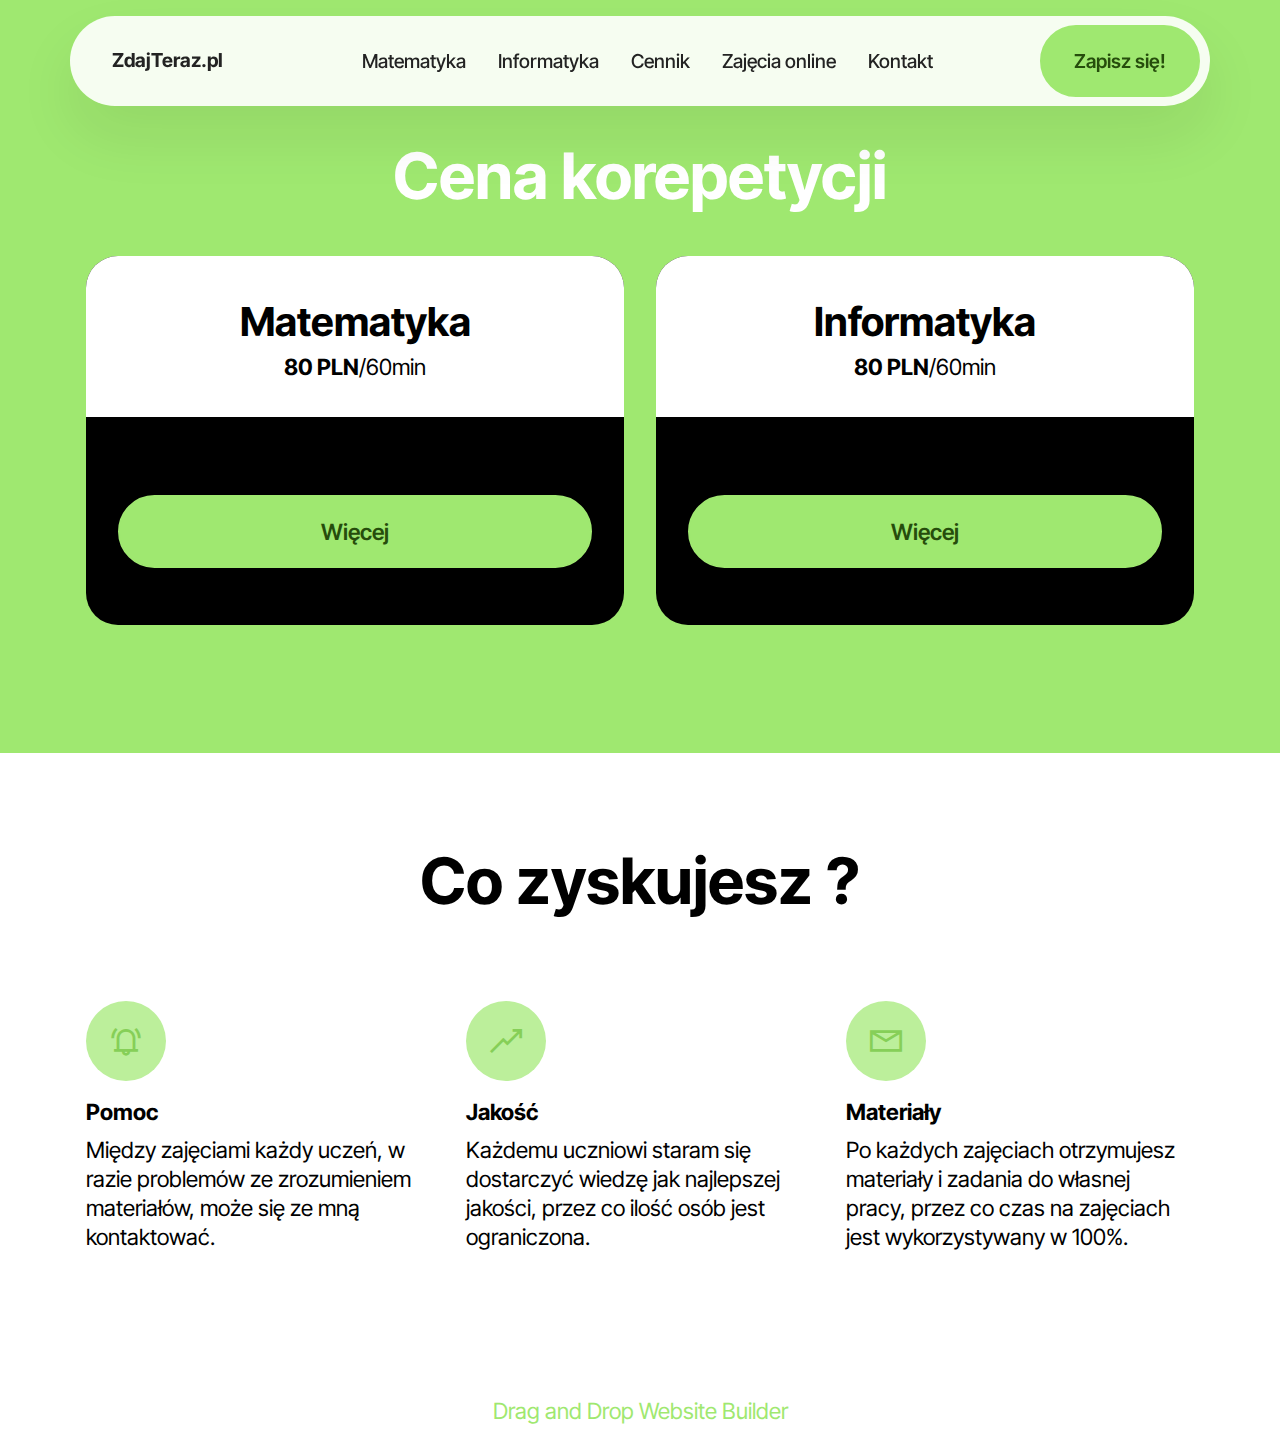
==== cena.html @ 62d19999 "Init commit" ====
<!DOCTYPE html>
<html  >
<head>
  <!-- Site made with Mobirise Website Builder v5.9.6, https://mobirise.com -->
  <meta charset="UTF-8">
  <meta http-equiv="X-UA-Compatible" content="IE=edge">
  <meta name="generator" content="Mobirise v5.9.6, mobirise.com">
  <meta name="viewport" content="width=device-width, initial-scale=1, minimum-scale=1">
  <link rel="shortcut icon" href="assets/images/logo-4-128x128.png" type="image/x-icon">
  <meta name="description" content="">
  
  
  <title>Cena</title>
  <link rel="stylesheet" href="assets/web/assets/mobirise-icons2/mobirise2.css">
  <link rel="stylesheet" href="assets/bootstrap/css/bootstrap.min.css">
  <link rel="stylesheet" href="assets/bootstrap/css/bootstrap-grid.min.css">
  <link rel="stylesheet" href="assets/bootstrap/css/bootstrap-reboot.min.css">
  <link rel="stylesheet" href="assets/dropdown/css/style.css">
  <link rel="stylesheet" href="assets/theme/css/style.css">
  <link rel="preload" href="https://fonts.googleapis.com/css?family=Inter+Tight:100,200,300,400,500,600,700,800,900,100i,200i,300i,400i,500i,600i,700i,800i,900i&display=swap" as="style" onload="this.onload=null;this.rel='stylesheet'">
  <noscript><link rel="stylesheet" href="https://fonts.googleapis.com/css?family=Inter+Tight:100,200,300,400,500,600,700,800,900,100i,200i,300i,400i,500i,600i,700i,800i,900i&display=swap"></noscript>
  <link rel="preload" as="style" href="assets/mobirise/css/mbr-additional.css"><link rel="stylesheet" href="assets/mobirise/css/mbr-additional.css" type="text/css">

  
  
  
</head>
<body>
  
  <section data-bs-version="5.1" class="menu menu1 cid-tSXhDQH50g" once="menu" id="menu01-13">
	

	<nav class="navbar navbar-dropdown navbar-fixed-top navbar-expand-lg">
		<div class="container">
			<div class="navbar-brand">
				
				<span class="navbar-caption-wrap"><a class="navbar-caption text-black text-primary display-4" href="index.html">ZdajTeraz.pl</a></span>
			</div>
			<button class="navbar-toggler" type="button" data-toggle="collapse" data-bs-toggle="collapse" data-target="#navbarSupportedContent" data-bs-target="#navbarSupportedContent" aria-controls="navbarNavAltMarkup" aria-expanded="false" aria-label="Toggle navigation">
				<div class="hamburger">
					<span></span>
					<span></span>
					<span></span>
					<span></span>
				</div>
			</button>
			<div class="collapse navbar-collapse" id="navbarSupportedContent">
				<ul class="navbar-nav nav-dropdown" data-app-modern-menu="true"><li class="nav-item">
						<a class="nav-link link text-black text-primary display-4" href="matematyka.html">Matematyka</a>
					</li>
					<li class="nav-item">
						<a class="nav-link link text-black text-primary display-4" href="informatyka.html" aria-expanded="false">Informatyka</a>
					</li><li class="nav-item"><a class="nav-link link text-black text-primary display-4" href="cena.html">Cennik</a></li><li class="nav-item"><a class="nav-link link text-black text-primary display-4" href="page5.html">Zajęcia online</a></li>
					<li class="nav-item">
						<a class="nav-link link text-black text-primary display-4" href="zapiszsie.html#form02-12">Kontakt</a>
					</li></ul>
				
				<div class="navbar-buttons mbr-section-btn"><a class="btn btn-primary display-4" href="zapiszsie.html">Zapisz się!</a></div>
			</div>
		</div>
	</nav>
</section>

<section data-bs-version="5.1" class="pricing1 cid-tSYUdGuMNL" id="pricing01-14">
  
  
  <div class="container">
    <div class="row justify-content-center">
      <div class="col-12 content-head">
        <div class="mbr-section-head mb-5">
          <h4 class="mbr-section-title mbr-fonts-style align-center mb-0 display-2">
            <strong>Cena korepetycji</strong></h4>
          
        </div>
      </div>
    </div>
    <div class="row"> 
      

      

      <div class="item features-without-image col-12 col-md-6 col-lg-6 item-mb active">
        <div class="item-wrapper">
          <div class="item-head">
            <h5 class="item-title mbr-fonts-style mb-0 display-5">
              <strong>Matematyka</strong><br></h5>
            <h6 class="item-subtitle mbr-fonts-style mt-0 mb-0 display-7"><strong>80 PLN</strong>/60min</h6>
          </div>
          <div class="item-content">
            
          </div>
          <div class="mbr-section-btn item-footer"><a href="matematyka.html" class="btn item-btn btn-primary display-7">Więcej</a></div>
        </div>
      </div><div class="item features-without-image col-12 col-md-6 col-lg-6 item-mb">
        <div class="item-wrapper">
          <div class="item-head">
            <h5 class="item-title mbr-fonts-style mb-0 display-5">
              <strong>Informatyka</strong><strong><br></strong></h5>
            <h6 class="item-subtitle mbr-fonts-style mt-0 mb-0 display-7"><strong>80 PLN</strong>/60min</h6>
          </div>
          <div class="item-content">
            
          </div>
          <div class="mbr-section-btn item-footer"><a href="informatyka.html" class="btn item-btn btn-primary display-7">Więcej</a></div>
        </div>
      </div>
      
    </div>
  </div>
</section>

<section data-bs-version="5.1" class="features10 cid-tT1GHiRnM6" id="features010-1b">
  

  
  
  <div class="container">
    <div class="row justify-content-center mb-5">
      <div class="col-12 mb-0 content-head">
        <h3 class="mbr-section-title mbr-fonts-style align-center display-2">
          <strong>Co zyskujesz ?</strong></h3>
        
      </div>
    </div>
    <div class="row">
      <div class="item features-without-image col-12 col-md-6 col-lg-4">
        <div class="item-wrapper">
          <div class="card-box align-left">
            <div class="iconfont-wrapper mb-3">
              <span class="mbr-iconfont mobi-mbri-alert mobi-mbri"></span>
            </div>
            <h5 class="card-title mbr-fonts-style display-7">
              <strong>Pomoc</strong></h5>
            <p class="card-text mbr-fonts-style mb-3 display-7">Między zajęciami każdy uczeń, w razie problemów ze zrozumieniem materiałów, może się ze mną kontaktować.</p>
            
          </div>
        </div>
      </div>
      <div class="item features-without-image col-12 col-md-6 col-lg-4">
        <div class="item-wrapper">
          <div class="card-box align-left">
            <div class="iconfont-wrapper mb-3">
              <span class="mbr-iconfont mobi-mbri-growing-chart mobi-mbri"></span>
            </div>
            <h5 class="card-title mbr-fonts-style display-7">
              <strong>Jakość</strong></h5>
            <p class="card-text mbr-fonts-style mb-3 display-7">
              Każdemu uczniowi staram się dostarczyć wiedzę jak najlepszej jakości, przez co ilość osób jest ograniczona.</p>
            
          </div>
        </div>
      </div>
      <div class="item features-without-image col-12 col-md-6 col-lg-4">
        <div class="item-wrapper">
          <div class="card-box align-left">
            <div class="iconfont-wrapper mb-3">
              <span class="mbr-iconfont mobi-mbri-letter mobi-mbri"></span>
            </div>
            <h5 class="card-title mbr-fonts-style display-7">
              <strong>Materiały</strong></h5>
            <p class="card-text mbr-fonts-style mb-3 display-7">Po każdych zajęciach otrzymujesz materiały i zadania do własnej pracy, przez co czas na zajęciach jest wykorzystywany w 100%.</p>
            
          </div>
        </div>
      </div>
    </div>
  </div>
</section><section class="display-7" style="padding: 0;align-items: center;justify-content: center;flex-wrap: wrap;    align-content: center;display: flex;position: relative;height: 4rem;"><a href="https://mobiri.se/3096121" style="flex: 1 1;height: 4rem;position: absolute;width: 100%;z-index: 1;"><img alt="" style="height: 4rem;" src="[data-uri]"></a><p style="margin: 0;text-align: center;" class="display-7">&#8204;</p><a style="z-index:1" href="https://mobirise.com/drag-drop-website-builder.html">Drag and Drop Website Builder</a></section><script src="assets/bootstrap/js/bootstrap.bundle.min.js"></script>  <script src="assets/smoothscroll/smooth-scroll.js"></script>  <script src="assets/ytplayer/index.js"></script>  <script src="assets/dropdown/js/navbar-dropdown.js"></script>  <script src="assets/theme/js/script.js"></script>  
  
  
</body>
</html>
---- assets/web/assets/mobirise-icons2/mobirise2.css ----
@font-face {
  font-family: 'Moririse2';
  font-display: swap;
  src:  url('mobirise2.eot?f2bix4');
  src:  url('mobirise2.eot?f2bix4#iefix') format('embedded-opentype'),
    url('mobirise2.ttf?f2bix4') format('truetype'),
    url('mobirise2.woff?f2bix4') format('woff'),
    url('mobirise2.svg?f2bix4#mobirise2') format('svg');
  font-weight: normal;
  font-style: normal;
}

[class^="mobi-"], [class*=" mobi-"] {
  /* use !important to prevent issues with browser extensions that change fonts */
  font-family: 'Moririse2' !important;
  speak: none;
  font-style: normal;
  font-weight: normal;
  font-variant: normal;
  text-transform: none;
  line-height: 1;

  /* Better Font Rendering =========== */
  -webkit-font-smoothing: antialiased;
  -moz-osx-font-smoothing: grayscale;
}

.mobi-mbri-add-submenu:before {
  content: "\e900";
}
.mobi-mbri-alert:before {
  content: "\e901";
}
.mobi-mbri-align-center:before {
  content: "\e902";
}
.mobi-mbri-align-justify:before {
  content: "\e903";
}
.mobi-mbri-align-left:before {
  content: "\e904";
}
.mobi-mbri-align-right:before {
  content: "\e905";
}
.mobi-mbri-android:before {
  content: "\e906";
}
.mobi-mbri-apple:before {
  content: "\e907";
}
.mobi-mbri-arrow-down:before {
  content: "\e908";
}
.mobi-mbri-arrow-next:before {
  content: "\e909";
}
.mobi-mbri-arrow-prev:before {
  content: "\e90a";
}
.mobi-mbri-arrow-up:before {
  content: "\e90b";
}
.mobi-mbri-bold:before {
  content: "\e90c";
}
.mobi-mbri-bookmark:before {
  content: "\e90d";
}
.mobi-mbri-bootstrap:before {
  content: "\e90e";
}
.mobi-mbri-briefcase:before {
  content: "\e90f";
}
.mobi-mbri-browse:before {
  content: "\e910";
}
.mobi-mbri-bulleted-list:before {
  content: "\e911";
}
.mobi-mbri-calendar:before {
  content: "\e912";
}
.mobi-mbri-camera:before {
  content: "\e913";
}
.mobi-mbri-cart-add:before {
  content: "\e914";
}
.mobi-mbri-cart-full:before {
  content: "\e915";
}
.mobi-mbri-cash:before {
  content: "\e916";
}
.mobi-mbri-change-style:before {
  content: "\e917";
}
.mobi-mbri-chat:before {
  content: "\e918";
}
.mobi-mbri-clock:before {
  content: "\e919";
}
.mobi-mbri-close:before {
  content: "\e91a";
}
.mobi-mbri-cloud:before {
  content: "\e91b";
}
.mobi-mbri-code:before {
  content: "\e91c";
}
.mobi-mbri-contact-form:before {
  content: "\e91d";
}
.mobi-mbri-credit-card:before {
  content: "\e91e";
}
.mobi-mbri-cursor-click:before {
  content: "\e91f";
}
.mobi-mbri-cust-feedback:before {
  content: "\e920";
}
.mobi-mbri-database:before {
  content: "\e921";
}
.mobi-mbri-delivery:before {
  content: "\e922";
}
.mobi-mbri-desktop:before {
  content: "\e923";
}
.mobi-mbri-devices:before {
  content: "\e924";
}
.mobi-mbri-down:before {
  content: "\e925";
}
.mobi-mbri-download-2:before {
  content: "\e926";
}
.mobi-mbri-download:before {
  content: "\e927";
}
.mobi-mbri-drag-n-drop-2:before {
  content: "\e928";
}
.mobi-mbri-drag-n-drop:before {
  content: "\e929";
}
.mobi-mbri-edit-2:before {
  content: "\e92a";
}
.mobi-mbri-edit:before {
  content: "\e92b";
}
.mobi-mbri-error:before {
  content: "\e92c";
}
.mobi-mbri-extension:before {
  content: "\e92d";
}
.mobi-mbri-features:before {
  content: "\e92e";
}
.mobi-mbri-file:before {
  content: "\e92f";
}
.mobi-mbri-flag:before {
  content: "\e930";
}
.mobi-mbri-folder:before {
  content: "\e931";
}
.mobi-mbri-gift:before {
  content: "\e932";
}
.mobi-mbri-github:before {
  content: "\e933";
}
.mobi-mbri-globe-2:before {
  content: "\e934";
}
.mobi-mbri-globe:before {
  content: "\e935";
}
.mobi-mbri-growing-chart:before {
  content: "\e936";
}
.mobi-mbri-hearth:before {
  content: "\e937";
}
.mobi-mbri-help:before {
  content: "\e938";
}
.mobi-mbri-home:before {
  content: "\e939";
}
.mobi-mbri-hot-cup:before {
  content: "\e93a";
}
.mobi-mbri-idea:before {
  content: "\e93b";
}
.mobi-mbri-image-gallery:before {
  content: "\e93c";
}
.mobi-mbri-image-slider:before {
  content: "\e93d";
}
.mobi-mbri-info:before {
  content: "\e93e";
}
.mobi-mbri-italic:before {
  content: "\e93f";
}
.mobi-mbri-key:before {
  content: "\e940";
}
.mobi-mbri-laptop:before {
  content: "\e941";
}
.mobi-mbri-layers:before {
  content: "\e942";
}
.mobi-mbri-left-right:before {
  content: "\e943";
}
.mobi-mbri-left:before {
  content: "\e944";
}
.mobi-mbri-letter:before {
  content: "\e945";
}
.mobi-mbri-like:before {
  content: "\e946";
}
.mobi-mbri-link:before {
  content: "\e947";
}
.mobi-mbri-lock:before {
  content: "\e948";
}
.mobi-mbri-login:before {
  content: "\e949";
}
.mobi-mbri-logout:before {
  content: "\e94a";
}
.mobi-mbri-magic-stick:before {
  content: "\e94b";
}
.mobi-mbri-map-pin:before {
  content: "\e94c";
}
.mobi-mbri-menu:before {
  content: "\e94d";
}
.mobi-mbri-mobile-2:before {
  content: "\e94e";
}
.mobi-mbri-mobile-horizontal:before {
  content: "\e94f";
}
.mobi-mbri-mobile:before {
  content: "\e950";
}
.mobi-mbri-mobirise:before {
  content: "\e951";
}
.mobi-mbri-more-horizontal:before {
  content: "\e952";
}
.mobi-mbri-more-vertical:before {
  content: "\e953";
}
.mobi-mbri-music:before {
  content: "\e954";
}
.mobi-mbri-new-file:before {
  content: "\e955";
}
.mobi-mbri-numbered-list:before {
  content: "\e956";
}
.mobi-mbri-opened-folder:before {
  content: "\e957";
}
.mobi-mbri-pages:before {
  content: "\e958";
}
.mobi-mbri-paper-plane:before {
  content: "\e959";
}
.mobi-mbri-paperclip:before {
  content: "\e95a";
}
.mobi-mbri-phone:before {
  content: "\e95b";
}
.mobi-mbri-photo:before {
  content: "\e95c";
}
.mobi-mbri-photos:before {
  content: "\e95d";
}
.mobi-mbri-pin:before {
  content: "\e95e";
}
.mobi-mbri-play:before {
  content: "\e95f";
}
.mobi-mbri-plus:before {
  content: "\e960";
}
.mobi-mbri-preview:before {
  content: "\e961";
}
.mobi-mbri-print:before {
  content: "\e962";
}
.mobi-mbri-protect:before {
  content: "\e963";
}
.mobi-mbri-question:before {
  content: "\e964";
}
.mobi-mbri-quote-left:before {
  content: "\e965";
}
.mobi-mbri-quote-right:before {
  content: "\e966";
}
.mobi-mbri-redo:before {
  content: "\e967";
}
.mobi-mbri-refresh:before {
  content: "\e968";
}
.mobi-mbri-responsive-2:before {
  content: "\e969";
}
.mobi-mbri-responsive:before {
  content: "\e96a";
}
.mobi-mbri-right:before {
  content: "\e96b";
}
.mobi-mbri-rocket:before {
  content: "\e96c";
}
.mobi-mbri-sad-face:before {
  content: "\e96d";
}
.mobi-mbri-sale:before {
  content: "\e96e";
}
.mobi-mbri-save:before {
  content: "\e96f";
}
.mobi-mbri-search:before {
  content: "\e970";
}
.mobi-mbri-setting-2:before {
  content: "\e971";
}
.mobi-mbri-setting-3:before {
  content: "\e972";
}
.mobi-mbri-setting:before {
  content: "\e973";
}
.mobi-mbri-share:before {
  content: "\e974";
}
.mobi-mbri-shopping-bag:before {
  content: "\e975";
}
.mobi-mbri-shopping-basket:before {
  content: "\e976";
}
.mobi-mbri-shopping-cart:before {
  content: "\e977";
}
.mobi-mbri-sites:before {
  content: "\e978";
}
.mobi-mbri-smile-face:before {
  content: "\e979";
}
.mobi-mbri-speed:before {
  content: "\e97a";
}
.mobi-mbri-star:before {
  content: "\e97b";
}
.mobi-mbri-success:before {
  content: "\e97c";
}
.mobi-mbri-sun:before {
  content: "\e97d";
}
.mobi-mbri-sun2:before {
  content: "\e97e";
}
.mobi-mbri-tablet-vertical:before {
  content: "\e97f";
}
.mobi-mbri-tablet:before {
  content: "\e980";
}
.mobi-mbri-target:before {
  content: "\e981";
}
.mobi-mbri-timer:before {
  content: "\e982";
}
.mobi-mbri-to-ftp:before {
  content: "\e983";
}
.mobi-mbri-to-local-drive:before {
  content: "\e984";
}
.mobi-mbri-touch-swipe:before {
  content: "\e985";
}
.mobi-mbri-touch:before {
  content: "\e986";
}
.mobi-mbri-trash:before {
  content: "\e987";
}
.mobi-mbri-underline:before {
  content: "\e988";
}
.mobi-mbri-undo:before {
  content: "\e989";
}
.mobi-mbri-unlink:before {
  content: "\e98a";
}
.mobi-mbri-unlock:before {
  content: "\e98b";
}
.mobi-mbri-up-down:before {
  content: "\e98c";
}
.mobi-mbri-up:before {
  content: "\e98d";
}
.mobi-mbri-update:before {
  content: "\e98e";
}
.mobi-mbri-upload-2:before {
  content: "\e98f";
}
.mobi-mbri-upload:before {
  content: "\e990";
}
.mobi-mbri-user-2:before {
  content: "\e991";
}
.mobi-mbri-user:before {
  content: "\e992";
}
.mobi-mbri-users:before {
  content: "\e993";
}
.mobi-mbri-video-play:before {
  content: "\e994";
}
.mobi-mbri-video:before {
  content: "\e995";
}
.mobi-mbri-watch:before {
  content: "\e996";
}
.mobi-mbri-website-theme-2:before {
  content: "\e997";
}
.mobi-mbri-website-theme:before {
  content: "\e998";
}
.mobi-mbri-wifi:before {
  content: "\e999";
}
.mobi-mbri-windows:before {
  content: "\e99a";
}
.mobi-mbri-zoom-in:before {
  content: "\e99b";
}
.mobi-mbri-zoom-out:before {
  content: "\e99c";
}
---- assets/dropdown/css/style.css ----
.navbar-dropdown {
  left: 0;
  padding: 0;
  position: absolute;
  right: 0;
  top: 0;
  transition: all 0.45s ease;
  z-index: 1030;
  background: #282828; }
  .navbar-dropdown .navbar-logo {
    margin-right: 0.8rem;
    transition: margin 0.3s ease-in-out;
    vertical-align: middle; }
    .navbar-dropdown .navbar-logo img {
      height: 3.125rem;
      transition: all 0.3s ease-in-out; }
    .navbar-dropdown .navbar-logo.mbr-iconfont {
      font-size: 3.125rem;
      line-height: 3.125rem; }
  .navbar-dropdown .navbar-caption {
    font-weight: 700;
    white-space: normal;
    vertical-align: -4px;
    line-height: 3.125rem !important; }
    .navbar-dropdown .navbar-caption, .navbar-dropdown .navbar-caption:hover {
      color: inherit;
      text-decoration: none; }
  .navbar-dropdown .mbr-iconfont + .navbar-caption {
    vertical-align: -1px; }
  .navbar-dropdown.navbar-fixed-top {
    position: fixed; }
  .navbar-dropdown .navbar-brand span {
    vertical-align: -4px; }
  .navbar-dropdown.bg-color.transparent {
    background: none; }
  .navbar-dropdown.navbar-short .navbar-brand {
    padding: 0.625rem 0; }
    .navbar-dropdown.navbar-short .navbar-brand span {
      vertical-align: -1px; }
  .navbar-dropdown.navbar-short .navbar-caption {
    line-height: 2.375rem !important;
    vertical-align: -2px; }
  .navbar-dropdown.navbar-short .navbar-logo {
    margin-right: 0.5rem; }
    .navbar-dropdown.navbar-short .navbar-logo img {
      height: 2.375rem; }
    .navbar-dropdown.navbar-short .navbar-logo.mbr-iconfont {
      font-size: 2.375rem;
      line-height: 2.375rem; }
  .navbar-dropdown.navbar-short .mbr-table-cell {
    height: 3.625rem; }
  .navbar-dropdown .navbar-close {
    left: 0.6875rem;
    position: fixed;
    top: 0.75rem;
    z-index: 1000; }
  .navbar-dropdown .hamburger-icon {
    content: "";
    display: inline-block;
    vertical-align: middle;
    width: 16px;
    -webkit-box-shadow: 0 -6px 0 1px #282828,0 0 0 1px #282828,0 6px 0 1px #282828;
    -moz-box-shadow: 0 -6px 0 1px #282828,0 0 0 1px #282828,0 6px 0 1px #282828;
    box-shadow: 0 -6px 0 1px #282828,0 0 0 1px #282828,0 6px 0 1px #282828; }

.dropdown-menu .dropdown-toggle[data-toggle="dropdown-submenu"]::after {
  border-bottom: 0.35em solid transparent;
  border-left: 0.35em solid;
  border-right: 0;
  border-top: 0.35em solid transparent;
  margin-left: 0.3rem; }

.dropdown-menu .dropdown-item:focus {
  outline: 0; }

.nav-dropdown {
  font-size: 0.75rem;
  font-weight: 500;
  height: auto !important; }
  .nav-dropdown .nav-btn {
    padding-left: 1rem; }
  .nav-dropdown .link {
    margin: .667em 1.667em;
    font-weight: 500;
    padding: 0;
    transition: color .2s ease-in-out; }
    .nav-dropdown .link.dropdown-toggle {
      margin-right: 2.583em; }
      .nav-dropdown .link.dropdown-toggle::after {
        margin-left: .25rem;
        border-top: 0.35em solid;
        border-right: 0.35em solid transparent;
        border-left: 0.35em solid transparent;
        border-bottom: 0; }
      .nav-dropdown .link.dropdown-toggle[aria-expanded="true"] {
        margin: 0;
        padding: 0.667em 3.263em  0.667em 1.667em; }
  .nav-dropdown .link::after,
  .nav-dropdown .dropdown-item::after {
    color: inherit; }
  .nav-dropdown .btn {
    font-size: 0.75rem;
    font-weight: 700;
    letter-spacing: 0;
    margin-bottom: 0;
    padding-left: 1.25rem;
    padding-right: 1.25rem; }
  .nav-dropdown .dropdown-menu {
    border-radius: 0;
    border: 0;
    left: 0;
    margin: 0;
    padding-bottom: 1.25rem;
    padding-top: 1.25rem;
    position: relative; }
  .nav-dropdown .dropdown-submenu {
    margin-left: 0.125rem;
    top: 0; }
  .nav-dropdown .dropdown-item {
    font-weight: 500;
    line-height: 2;
    padding: 0.3846em 4.615em 0.3846em 1.5385em;
    position: relative;
    transition: color .2s ease-in-out, background-color .2s ease-in-out; }
    .nav-dropdown .dropdown-item::after {
      margin-top: -0.3077em;
      position: absolute;
      right: 1.1538em;
      top: 50%; }
    .nav-dropdown .dropdown-item:focus, .nav-dropdown .dropdown-item:hover {
      background: none; }

@media (max-width: 767px) {
  .nav-dropdown.navbar-toggleable-sm {
    bottom: 0;
    display: none;
    left: 0;
    overflow-x: hidden;
    position: fixed;
    top: 0;
    transform: translateX(-100%);
    -ms-transform: translateX(-100%);
    -webkit-transform: translateX(-100%);
    width: 18.75rem;
    z-index: 999; } }
.nav-dropdown.navbar-toggleable-xl {
  bottom: 0;
  display: none;
  left: 0;
  overflow-x: hidden;
  position: fixed;
  top: 0;
  transform: translateX(-100%);
  -ms-transform: translateX(-100%);
  -webkit-transform: translateX(-100%);
  width: 18.75rem;
  z-index: 999; }

.nav-dropdown-sm {
  display: block !important;
  overflow-x: hidden;
  overflow: auto;
  padding-top: 3.875rem; }
  .nav-dropdown-sm::after {
    content: "";
    display: block;
    height: 3rem;
    width: 100%; }
  .nav-dropdown-sm.collapse.in ~ .navbar-close {
    display: block !important; }
  .nav-dropdown-sm.collapsing, .nav-dropdown-sm.collapse.in {
    transform: translateX(0);
    -ms-transform: translateX(0);
    -webkit-transform: translateX(0);
    transition: all 0.25s ease-out;
    -webkit-transition: all 0.25s ease-out;
    background: #282828; }
  .nav-dropdown-sm.collapsing[aria-expanded="false"] {
    transform: translateX(-100%);
    -ms-transform: translateX(-100%);
    -webkit-transform: translateX(-100%); }
  .nav-dropdown-sm .nav-item {
    display: block;
    margin-left: 0 !important;
    padding-left: 0; }
  .nav-dropdown-sm .link,
  .nav-dropdown-sm .dropdown-item {
    border-top: 1px dotted rgba(255, 255, 255, 0.1);
    font-size: 0.8125rem;
    line-height: 1.6;
    margin: 0 !important;
    padding: 0.875rem 2.4rem 0.875rem 1.5625rem !important;
    position: relative;
    white-space: normal; }
    .nav-dropdown-sm .link:focus, .nav-dropdown-sm .link:hover,
    .nav-dropdown-sm .dropdown-item:focus,
    .nav-dropdown-sm .dropdown-item:hover {
      background: rgba(0, 0, 0, 0.2) !important;
      color: #c0a375; }
  .nav-dropdown-sm .nav-btn {
    position: relative;
    padding: 1.5625rem 1.5625rem 0 1.5625rem; }
    .nav-dropdown-sm .nav-btn::before {
      border-top: 1px dotted rgba(255, 255, 255, 0.1);
      content: "";
      left: 0;
      position: absolute;
      top: 0;
      width: 100%; }
    .nav-dropdown-sm .nav-btn + .nav-btn {
      padding-top: 0.625rem; }
      .nav-dropdown-sm .nav-btn + .nav-btn::before {
        display: none; }
  .nav-dropdown-sm .btn {
    padding: 0.625rem 0; }
  .nav-dropdown-sm .dropdown-toggle[data-toggle="dropdown-submenu"]::after {
    margin-left: .25rem;
    border-top: 0.35em solid;
    border-right: 0.35em solid transparent;
    border-left: 0.35em solid transparent;
    border-bottom: 0; }
  .nav-dropdown-sm .dropdown-toggle[data-toggle="dropdown-submenu"][aria-expanded="true"]::after {
    border-top: 0;
    border-right: 0.35em solid transparent;
    border-left: 0.35em solid transparent;
    border-bottom: 0.35em solid; }
  .nav-dropdown-sm .dropdown-menu {
    margin: 0;
    padding: 0;
    position: relative;
    top: 0;
    left: 0;
    width: 100%;
    border: 0;
    float: none;
    border-radius: 0;
    background: none; }
  .nav-dropdown-sm .dropdown-submenu {
    left: 100%;
    margin-left: 0.125rem;
    margin-top: -1.25rem;
    top: 0; }

.navbar-toggleable-sm .nav-dropdown .dropdown-menu {
  position: absolute; }

.navbar-toggleable-sm .nav-dropdown .dropdown-submenu {
  left: 100%;
  margin-left: 0.125rem;
  margin-top: -1.25rem;
  top: 0; }

.navbar-toggleable-sm.opened .nav-dropdown .dropdown-menu {
  position: relative; }

.navbar-toggleable-sm.opened .nav-dropdown .dropdown-submenu {
  left: 0;
  margin-left: 00rem;
  margin-top: 0rem;
  top: 0; }

.is-builder .nav-dropdown.collapsing {
  transition: none !important; }
---- assets/theme/css/style.css ----
@charset "UTF-8";
section {
  background-color: #ffffff;
}

body {
  font-style: normal;
  line-height: 1.5;
  font-weight: 400;
  color: #232323;
  position: relative;
}

button {
  background-color: transparent;
  border-color: transparent;
}

.embla__button,
.carousel-control {
  background-color: #edefea !important;
  opacity: 0.8 !important;
  color: #464845 !important;
  border-color: #edefea !important;
}

.carousel .close,
.modalWindow .close {
  background-color: #edefea !important;
  color: #464845 !important;
  border-color: #edefea !important;
  opacity: 0.8 !important;
}

.carousel .close:hover,
.modalWindow .close:hover {
  opacity: 1 !important;
}

.carousel-indicators li {
  background-color: #edefea !important;
  border: 2px solid #464845 !important;
}

.carousel-indicators li:hover,
.carousel-indicators li:active {
  opacity: 0.8 !important;
}

.embla__button:hover,
.carousel-control:hover {
  background-color: #edefea !important;
  opacity: 1 !important;
}

.modalWindow-video-container {
  height: 80%;
}

section,
.container,
.container-fluid {
  position: relative;
  word-wrap: break-word;
}

a.mbr-iconfont:hover {
  text-decoration: none;
}

.article .lead p,
.article .lead ul,
.article .lead ol,
.article .lead pre,
.article .lead blockquote {
  margin-bottom: 0;
}

a {
  font-style: normal;
  font-weight: 400;
  cursor: pointer;
}
a, a:hover {
  text-decoration: none;
}

.mbr-section-title {
  font-style: normal;
  line-height: 1.3;
}

.mbr-section-subtitle {
  line-height: 1.3;
}

.mbr-text {
  font-style: normal;
  line-height: 1.7;
}

h1,
h2,
h3,
h4,
h5,
h6,
.display-1,
.display-2,
.display-4,
.display-5,
.display-7,
span,
p,
a {
  line-height: 1;
  word-break: break-word;
  word-wrap: break-word;
  font-weight: 400;
}

b,
strong {
  font-weight: bold;
}

input:-webkit-autofill, input:-webkit-autofill:hover, input:-webkit-autofill:focus, input:-webkit-autofill:active {
  transition-delay: 9999s;
  -webkit-transition-property: background-color, color;
  transition-property: background-color, color;
}

textarea[type=hidden] {
  display: none;
}

section {
  background-position: 50% 50%;
  background-repeat: no-repeat;
  background-size: cover;
}
section .mbr-background-video,
section .mbr-background-video-preview {
  position: absolute;
  bottom: 0;
  left: 0;
  right: 0;
  top: 0;
}

.hidden {
  visibility: hidden;
}

.mbr-z-index20 {
  z-index: 20;
}

/*! Base colors */
.mbr-white {
  color: #ffffff;
}

.mbr-black {
  color: #111111;
}

.mbr-bg-white {
  background-color: #ffffff;
}

.mbr-bg-black {
  background-color: #000000;
}

/*! Text-aligns */
.align-left {
  text-align: left;
}

.align-center {
  text-align: center;
}

.align-right {
  text-align: right;
}

/*! Font-weight  */
.mbr-light {
  font-weight: 300;
}

.mbr-regular {
  font-weight: 400;
}

.mbr-semibold {
  font-weight: 500;
}

.mbr-bold {
  font-weight: 700;
}

/*! Media  */
.media-content {
  flex-basis: 100%;
}

.media-container-row {
  display: flex;
  flex-direction: row;
  flex-wrap: wrap;
  justify-content: center;
  align-content: center;
  align-items: start;
}
.media-container-row .media-size-item {
  width: 400px;
}

.media-container-column {
  display: flex;
  flex-direction: column;
  flex-wrap: wrap;
  justify-content: center;
  align-content: center;
  align-items: stretch;
}
.media-container-column > * {
  width: 100%;
}

@media (min-width: 992px) {
  .media-container-row {
    flex-wrap: nowrap;
  }
}
figure {
  margin-bottom: 0;
  overflow: hidden;
}

figure[mbr-media-size] {
  transition: width 0.1s;
}

img,
iframe {
  display: block;
  width: 100%;
}

.card {
  background-color: transparent;
  border: none;
}

.card-box {
  width: 100%;
}

.card-img {
  text-align: center;
  flex-shrink: 0;
  -webkit-flex-shrink: 0;
}

.media {
  max-width: 100%;
  margin: 0 auto;
}

.mbr-figure {
  align-self: center;
}

.media-container > div {
  max-width: 100%;
}

.mbr-figure img,
.card-img img {
  width: 100%;
}

@media (max-width: 991px) {
  .media-size-item {
    width: auto !important;
  }
  .media {
    width: auto;
  }
  .mbr-figure {
    width: 100% !important;
  }
}
/*! Buttons */
.mbr-section-btn {
  margin-left: -0.6rem;
  margin-right: -0.6rem;
  font-size: 0;
}

.btn {
  font-weight: 600;
  border-width: 1px;
  font-style: normal;
  margin: 0.6rem 0.6rem;
  white-space: normal;
  transition: all 0.2s ease-in-out;
  display: inline-flex;
  align-items: center;
  justify-content: center;
  word-break: break-word;
}

.btn-sm {
  font-weight: 600;
  letter-spacing: 0px;
  transition: all 0.3s ease-in-out;
}

.btn-md {
  font-weight: 600;
  letter-spacing: 0px;
  transition: all 0.3s ease-in-out;
}

.btn-lg {
  font-weight: 600;
  letter-spacing: 0px;
  transition: all 0.3s ease-in-out;
}

.btn-form {
  margin: 0;
}
.btn-form:hover {
  cursor: pointer;
}

nav .mbr-section-btn {
  margin-left: 0rem;
  margin-right: 0rem;
}

/*! Btn icon margin */
.btn .mbr-iconfont,
.btn.btn-sm .mbr-iconfont {
  order: 1;
  cursor: pointer;
  margin-left: 0.5rem;
  vertical-align: sub;
}

.btn.btn-md .mbr-iconfont,
.btn.btn-md .mbr-iconfont {
  margin-left: 0.8rem;
}

.mbr-regular {
  font-weight: 400;
}

.mbr-semibold {
  font-weight: 500;
}

.mbr-bold {
  font-weight: 700;
}

[type=submit] {
  -webkit-appearance: none;
}

/*! Full-screen */
.mbr-fullscreen .mbr-overlay {
  min-height: 100vh;
}

.mbr-fullscreen {
  display: flex;
  display: -moz-flex;
  display: -ms-flex;
  display: -o-flex;
  align-items: center;
  min-height: 100vh;
  padding-top: 3rem;
  padding-bottom: 3rem;
}

/*! Map */
.map {
  height: 25rem;
  position: relative;
}
.map iframe {
  width: 100%;
  height: 100%;
}

/*! Scroll to top arrow */
.mbr-arrow-up {
  bottom: 25px;
  right: 90px;
  position: fixed;
  text-align: right;
  z-index: 5000;
  color: #ffffff;
  font-size: 22px;
}

.mbr-arrow-up a {
  background: rgba(0, 0, 0, 0.2);
  border-radius: 50%;
  color: #fff;
  display: inline-block;
  height: 60px;
  width: 60px;
  border: 2px solid #fff;
  outline-style: none !important;
  position: relative;
  text-decoration: none;
  transition: all 0.3s ease-in-out;
  cursor: pointer;
  text-align: center;
}
.mbr-arrow-up a:hover {
  background-color: rgba(0, 0, 0, 0.4);
}
.mbr-arrow-up a i {
  line-height: 60px;
}

.mbr-arrow-up-icon {
  display: block;
  color: #fff;
}

.mbr-arrow-up-icon::before {
  content: "›";
  display: inline-block;
  font-family: serif;
  font-size: 22px;
  line-height: 1;
  font-style: normal;
  position: relative;
  top: 6px;
  left: -4px;
  transform: rotate(-90deg);
}

/*! Arrow Down */
.mbr-arrow {
  position: absolute;
  bottom: 45px;
  left: 50%;
  width: 60px;
  height: 60px;
  cursor: pointer;
  background-color: rgba(80, 80, 80, 0.5);
  border-radius: 50%;
  transform: translateX(-50%);
}
@media (max-width: 767px) {
  .mbr-arrow {
    display: none;
  }
}
.mbr-arrow > a {
  display: inline-block;
  text-decoration: none;
  outline-style: none;
  animation: arrowdown 1.7s ease-in-out infinite;
  color: #ffffff;
}
.mbr-arrow > a > i {
  position: absolute;
  top: -2px;
  left: 15px;
  font-size: 2rem;
}

#scrollToTop a i::before {
  content: "";
  position: absolute;
  display: block;
  border-bottom: 2.5px solid #fff;
  border-left: 2.5px solid #fff;
  width: 27.8%;
  height: 27.8%;
  left: 50%;
  top: 51%;
  transform: translateY(-30%) translateX(-50%) rotate(135deg);
}

@keyframes arrowdown {
  0% {
    transform: translateY(0px);
  }
  50% {
    transform: translateY(-5px);
  }
  100% {
    transform: translateY(0px);
  }
}
@media (max-width: 500px) {
  .mbr-arrow-up {
    left: 0;
    right: 0;
    text-align: center;
  }
}
/*Gradients animation*/
@keyframes gradient-animation {
  from {
    background-position: 0% 100%;
    animation-timing-function: ease-in-out;
  }
  to {
    background-position: 100% 0%;
    animation-timing-function: ease-in-out;
  }
}
.bg-gradient {
  background-size: 200% 200%;
  animation: gradient-animation 5s infinite alternate;
  -webkit-animation: gradient-animation 5s infinite alternate;
}

.menu .navbar-brand {
  display: -webkit-flex;
}
.menu .navbar-brand span {
  display: flex;
  display: -webkit-flex;
}
.menu .navbar-brand .navbar-caption-wrap {
  display: -webkit-flex;
}
.menu .navbar-brand .navbar-logo img {
  display: -webkit-flex;
  width: auto;
}
@media (min-width: 768px) and (max-width: 991px) {
  .menu .navbar-toggleable-sm .navbar-nav {
    display: -ms-flexbox;
  }
}
@media (max-width: 991px) {
  .menu .navbar-collapse {
    max-height: 93.5vh;
  }
  .menu .navbar-collapse.show {
    overflow: auto;
  }
}
@media (min-width: 992px) {
  .menu .navbar-nav.nav-dropdown {
    display: -webkit-flex;
  }
  .menu .navbar-toggleable-sm .navbar-collapse {
    display: -webkit-flex !important;
  }
  .menu .collapsed .navbar-collapse {
    max-height: 93.5vh;
  }
  .menu .collapsed .navbar-collapse.show {
    overflow: auto;
  }
}
@media (max-width: 767px) {
  .menu .navbar-collapse {
    max-height: 80vh;
  }
}

.nav-link .mbr-iconfont {
  margin-right: 0.5rem;
}

.navbar {
  display: -webkit-flex;
  -webkit-flex-wrap: wrap;
  -webkit-align-items: center;
  -webkit-justify-content: space-between;
}

.navbar-collapse {
  -webkit-flex-basis: 100%;
  -webkit-flex-grow: 1;
  -webkit-align-items: center;
}

.nav-dropdown .link {
  padding: 0.667em 1.667em !important;
  margin: 0 !important;
}

.nav {
  display: -webkit-flex;
  -webkit-flex-wrap: wrap;
}

.row {
  display: -webkit-flex;
  -webkit-flex-wrap: wrap;
}

.justify-content-center {
  -webkit-justify-content: center;
}

.form-inline {
  display: -webkit-flex;
}

.card-wrapper {
  -webkit-flex: 1;
}

.carousel-control {
  z-index: 10;
  display: -webkit-flex;
}

.carousel-controls {
  display: -webkit-flex;
}

.media {
  display: -webkit-flex;
}

.form-group:focus {
  outline: none;
}

.jq-selectbox__select {
  padding: 7px 0;
  position: relative;
}

.jq-selectbox__dropdown {
  overflow: hidden;
  border-radius: 10px;
  position: absolute;
  top: 100%;
  left: 0 !important;
  width: 100% !important;
}

.jq-selectbox__trigger-arrow {
  right: 0;
  transform: translateY(-50%);
}

.jq-selectbox li {
  padding: 1.07em 0.5em;
}

input[type=range] {
  padding-left: 0 !important;
  padding-right: 0 !important;
}

.modal-dialog,
.modal-content {
  height: 100%;
}

.modal-dialog .carousel-inner {
  height: calc(100vh - 1.75rem);
}
@media (max-width: 575px) {
  .modal-dialog .carousel-inner {
    height: calc(100vh - 1rem);
  }
}

.carousel-item {
  text-align: center;
}

.carousel-item img {
  margin: auto;
}

.navbar-toggler {
  align-self: flex-start;
  padding: 0.25rem 0.75rem;
  font-size: 1.25rem;
  line-height: 1;
  background: transparent;
  border: 1px solid transparent;
  border-radius: 0.25rem;
}

.navbar-toggler:focus,
.navbar-toggler:hover {
  text-decoration: none;
  box-shadow: none;
}

.navbar-toggler-icon {
  display: inline-block;
  width: 1.5em;
  height: 1.5em;
  vertical-align: middle;
  content: "";
  background: no-repeat center center;
  background-size: 100% 100%;
}

.navbar-toggler-left {
  position: absolute;
  left: 1rem;
}

.navbar-toggler-right {
  position: absolute;
  right: 1rem;
}

.card-img {
  width: auto;
}

.menu .navbar.collapsed:not(.beta-menu) {
  flex-direction: column;
}

.carousel-item.active,
.carousel-item-next,
.carousel-item-prev {
  display: flex;
}

.note-air-layout .dropup .dropdown-menu,
.note-air-layout .navbar-fixed-bottom .dropdown .dropdown-menu {
  bottom: initial !important;
}

html,
body {
  height: auto;
  min-height: 100vh;
}

.dropup .dropdown-toggle::after {
  display: none;
}

.form-asterisk {
  font-family: initial;
  position: absolute;
  top: -2px;
  font-weight: normal;
}

.form-control-label {
  position: relative;
  cursor: pointer;
  margin-bottom: 0.357em;
  padding: 0;
}

.alert {
  color: #ffffff;
  border-radius: 0;
  border: 0;
  font-size: 1.1rem;
  line-height: 1.5;
  margin-bottom: 1.875rem;
  padding: 1.25rem;
  position: relative;
  text-align: center;
}
.alert.alert-form::after {
  background-color: inherit;
  bottom: -7px;
  content: "";
  display: block;
  height: 14px;
  left: 50%;
  margin-left: -7px;
  position: absolute;
  transform: rotate(45deg);
  width: 14px;
}

.form-control {
  background-color: #ffffff;
  background-clip: border-box;
  color: #232323;
  line-height: 1rem !important;
  height: auto;
  padding: 1.2rem 2rem;
  transition: border-color 0.25s ease 0s;
  border: 1px solid transparent !important;
  border-radius: 4px;
  box-shadow: rgba(0, 0, 0, 0.07) 0px 1px 1px 0px, rgba(0, 0, 0, 0.07) 0px 1px 3px 0px, rgba(0, 0, 0, 0.03) 0px 0px 0px 1px;
}
.form-active .form-control:invalid {
  border-color: red;
}

.row > * {
  padding-right: 1rem;
  padding-left: 1rem;
}

form .row {
  margin-left: -0.6rem;
  margin-right: -0.6rem;
}
form .row [class*=col] {
  padding-left: 0.6rem;
  padding-right: 0.6rem;
}

form .mbr-section-btn {
  padding-left: 0.6rem;
  padding-right: 0.6rem;
}

form .form-check-input {
  margin-top: 0.5;
}

textarea.form-control {
  line-height: 1.5rem !important;
}

.form-group {
  margin-bottom: 1.2rem;
}

.form-control,
form .btn {
  min-height: 48px;
}

.gdpr-block label span.textGDPR input[name=gdpr] {
  top: 7px;
}

.form-control:focus {
  box-shadow: none;
}

:focus {
  outline: none;
}

.mbr-overlay {
  background-color: #000;
  bottom: 0;
  left: 0;
  opacity: 0.5;
  position: absolute;
  right: 0;
  top: 0;
  z-index: 0;
  pointer-events: none;
}

blockquote {
  font-style: italic;
  padding: 3rem;
  font-size: 1.09rem;
  position: relative;
  border-left: 3px solid;
}

ul,
ol,
pre,
blockquote {
  margin-bottom: 2.3125rem;
}

.mt-4 {
  margin-top: 2rem !important;
}

.mb-4 {
  margin-bottom: 2rem !important;
}

.container,
.container-fluid {
  padding-left: 16px;
  padding-right: 16px;
}

.row {
  margin-left: -16px;
  margin-right: -16px;
}
.row > [class*=col] {
  padding-left: 16px;
  padding-right: 16px;
}

@media (min-width: 992px) {
  .container-fluid {
    padding-left: 32px;
    padding-right: 32px;
  }
}
@media (max-width: 991px) {
  .mbr-container {
    padding-left: 16px;
    padding-right: 16px;
  }
}
.app-video-wrapper > img {
  opacity: 1;
}

.app-video-wrapper {
  background: transparent;
}

.item {
  position: relative;
}

.dropdown-menu .dropdown-menu {
  left: 100%;
}

.dropdown-item + .dropdown-menu {
  display: none;
}

.dropdown-item:hover + .dropdown-menu,
.dropdown-menu:hover {
  display: block;
}

@media (min-aspect-ratio: 16/9) {
  .mbr-video-foreground {
    height: 300% !important;
    top: -100% !important;
  }
}
@media (max-aspect-ratio: 16/9) {
  .mbr-video-foreground {
    width: 300% !important;
    left: -100% !important;
  }
}.engine {
	position: absolute;
	text-indent: -2400px;
	text-align: center;
	padding: 0;
	top: 0;
	left: -2400px;
}
---- assets/mobirise/css/mbr-additional.css ----
.btn {
  border-width: 2px;
}
img,
.card-wrap,
.card-wrapper,
.video-wrapper,
.mbr-figure iframe,
.google-map iframe,
.slide-content,
.plan,
.card,
.item-wrapper {
  border-radius: 2rem !important;
}
.video-wrapper {
  overflow: hidden;
}
body {
  font-family: Inter Tight;
}
.display-1 {
  font-family: 'Inter Tight', sans-serif;
  font-size: 5rem;
  line-height: 1;
}
.display-1 > .mbr-iconfont {
  font-size: 6.25rem;
}
.display-2 {
  font-family: 'Inter Tight', sans-serif;
  font-size: 4rem;
  line-height: 1;
}
.display-2 > .mbr-iconfont {
  font-size: 5rem;
}
.display-4 {
  font-family: 'Inter Tight', sans-serif;
  font-size: 1.2rem;
  line-height: 1.5;
}
.display-4 > .mbr-iconfont {
  font-size: 1.5rem;
}
.display-5 {
  font-family: 'Inter Tight', sans-serif;
  font-size: 2.5rem;
  line-height: 1.5;
}
.display-5 > .mbr-iconfont {
  font-size: 3.125rem;
}
.display-7 {
  font-family: 'Inter Tight', sans-serif;
  font-size: 1.4rem;
  line-height: 1.3;
}
.display-7 > .mbr-iconfont {
  font-size: 1.75rem;
}
/* ---- Fluid typography for mobile devices ---- */
/* 1.4 - font scale ratio ( bootstrap == 1.42857 ) */
/* 100vw - current viewport width */
/* (48 - 20)  48 == 48rem == 768px, 20 == 20rem == 320px(minimal supported viewport) */
/* 0.65 - min scale variable, may vary */
@media (max-width: 992px) {
  .display-1 {
    font-size: 4rem;
  }
}
@media (max-width: 768px) {
  .display-1 {
    font-size: 3.5rem;
    font-size: calc( 2.4rem + (5 - 2.4) * ((100vw - 20rem) / (48 - 20)));
    line-height: calc( 1.1 * (2.4rem + (5 - 2.4) * ((100vw - 20rem) / (48 - 20))));
  }
  .display-2 {
    font-size: 3.2rem;
    font-size: calc( 2.05rem + (4 - 2.05) * ((100vw - 20rem) / (48 - 20)));
    line-height: calc( 1.3 * (2.05rem + (4 - 2.05) * ((100vw - 20rem) / (48 - 20))));
  }
  .display-4 {
    font-size: 0.96rem;
    font-size: calc( 1.07rem + (1.2 - 1.07) * ((100vw - 20rem) / (48 - 20)));
    line-height: calc( 1.4 * (1.07rem + (1.2 - 1.07) * ((100vw - 20rem) / (48 - 20))));
  }
  .display-5 {
    font-size: 2rem;
    font-size: calc( 1.525rem + (2.5 - 1.525) * ((100vw - 20rem) / (48 - 20)));
    line-height: calc( 1.4 * (1.525rem + (2.5 - 1.525) * ((100vw - 20rem) / (48 - 20))));
  }
  .display-7 {
    font-size: 1.12rem;
    font-size: calc( 1.14rem + (1.4 - 1.14) * ((100vw - 20rem) / (48 - 20)));
    line-height: calc( 1.4 * (1.14rem + (1.4 - 1.14) * ((100vw - 20rem) / (48 - 20))));
  }
}
/* Buttons */
.btn {
  padding: 1.25rem 2rem;
  border-radius: 4px;
}
@media (max-width: 767px) {
  .btn {
    padding: 0.75rem 1.5rem;
  }
}
.btn-sm {
  padding: 0.6rem 1.2rem;
  border-radius: 4px;
}
.btn-md {
  padding: 0.6rem 1.2rem;
  border-radius: 4px;
}
.btn-lg {
  padding: 1.25rem 2rem;
  border-radius: 4px;
}
.bg-primary {
  background-color: #9fe870 !important;
}
.bg-success {
  background-color: #3a341c !important;
}
.bg-info {
  background-color: #320707 !important;
}
.bg-warning {
  background-color: #a0e2e1 !important;
}
.bg-danger {
  background-color: #ffea64 !important;
}
.btn-primary,
.btn-primary:active {
  background-color: #9fe870 !important;
  border-color: #9fe870 !important;
  color: #264d0c !important;
  box-shadow: none;
}
.btn-primary:hover,
.btn-primary:focus,
.btn-primary.focus,
.btn-primary.active {
  color: inherit;
  background-color: #bcef9c !important;
  border-color: #bcef9c !important;
  box-shadow: none;
}
.btn-primary.disabled,
.btn-primary:disabled {
  color: #264d0c !important;
  background-color: #bcef9c !important;
  border-color: #bcef9c !important;
}
.btn-secondary,
.btn-secondary:active {
  background-color: #ffd7ef !important;
  border-color: #ffd7ef !important;
  color: #d70081 !important;
  box-shadow: none;
}
.btn-secondary:hover,
.btn-secondary:focus,
.btn-secondary.focus,
.btn-secondary.active {
  color: inherit;
  background-color: #ffffff !important;
  border-color: #ffffff !important;
  box-shadow: none;
}
.btn-secondary.disabled,
.btn-secondary:disabled {
  color: #d70081 !important;
  background-color: #ffffff !important;
  border-color: #ffffff !important;
}
.btn-info,
.btn-info:active {
  background-color: #320707 !important;
  border-color: #320707 !important;
  color: #ffffff !important;
  box-shadow: none;
}
.btn-info:hover,
.btn-info:focus,
.btn-info.focus,
.btn-info.active {
  color: inherit;
  background-color: #5f0d0d !important;
  border-color: #5f0d0d !important;
  box-shadow: none;
}
.btn-info.disabled,
.btn-info:disabled {
  color: #ffffff !important;
  background-color: #5f0d0d !important;
  border-color: #5f0d0d !important;
}
.btn-success,
.btn-success:active {
  background-color: #3a341c !important;
  border-color: #3a341c !important;
  color: #ffffff !important;
  box-shadow: none;
}
.btn-success:hover,
.btn-success:focus,
.btn-success.focus,
.btn-success.active {
  color: inherit;
  background-color: #5c532d !important;
  border-color: #5c532d !important;
  box-shadow: none;
}
.btn-success.disabled,
.btn-success:disabled {
  color: #ffffff !important;
  background-color: #5c532d !important;
  border-color: #5c532d !important;
}
.btn-warning,
.btn-warning:active {
  background-color: #a0e2e1 !important;
  border-color: #a0e2e1 !important;
  color: #1f6463 !important;
  box-shadow: none;
}
.btn-warning:hover,
.btn-warning:focus,
.btn-warning.focus,
.btn-warning.active {
  color: inherit;
  background-color: #c7eeed !important;
  border-color: #c7eeed !important;
  box-shadow: none;
}
.btn-warning.disabled,
.btn-warning:disabled {
  color: #1f6463 !important;
  background-color: #c7eeed !important;
  border-color: #c7eeed !important;
}
.btn-danger,
.btn-danger:active {
  background-color: #ffea64 !important;
  border-color: #ffea64 !important;
  color: #645600 !important;
  box-shadow: none;
}
.btn-danger:hover,
.btn-danger:focus,
.btn-danger.focus,
.btn-danger.active {
  color: inherit;
  background-color: #fff197 !important;
  border-color: #fff197 !important;
  box-shadow: none;
}
.btn-danger.disabled,
.btn-danger:disabled {
  color: #645600 !important;
  background-color: #fff197 !important;
  border-color: #fff197 !important;
}
.btn-white,
.btn-white:active {
  background-color: #eff0ec !important;
  border-color: #eff0ec !important;
  color: #757b62 !important;
  box-shadow: none;
}
.btn-white:hover,
.btn-white:focus,
.btn-white.focus,
.btn-white.active {
  color: inherit;
  background-color: #ffffff !important;
  border-color: #ffffff !important;
  box-shadow: none;
}
.btn-white.disabled,
.btn-white:disabled {
  color: #757b62 !important;
  background-color: #ffffff !important;
  border-color: #ffffff !important;
}
.btn-black,
.btn-black:active {
  background-color: #232323 !important;
  border-color: #232323 !important;
  color: #ffffff !important;
  box-shadow: none;
}
.btn-black:hover,
.btn-black:focus,
.btn-black.focus,
.btn-black.active {
  color: inherit;
  background-color: #3d3d3d !important;
  border-color: #3d3d3d !important;
  box-shadow: none;
}
.btn-black.disabled,
.btn-black:disabled {
  color: #ffffff !important;
  background-color: #3d3d3d !important;
  border-color: #3d3d3d !important;
}
.btn-primary-outline,
.btn-primary-outline:active {
  background-color: transparent !important;
  border-color: #9fe870;
  color: #9fe870;
}
.btn-primary-outline:hover,
.btn-primary-outline:focus,
.btn-primary-outline.focus,
.btn-primary-outline.active {
  color: #6ddc25 !important;
  background-color: transparent !important;
  border-color: #6ddc25 !important;
  box-shadow: none !important;
}
.btn-primary-outline.disabled,
.btn-primary-outline:disabled {
  color: #264d0c !important;
  background-color: #9fe870 !important;
  border-color: #9fe870 !important;
}
.btn-secondary-outline,
.btn-secondary-outline:active {
  background-color: transparent !important;
  border-color: #ffd7ef;
  color: #ffd7ef;
}
.btn-secondary-outline:hover,
.btn-secondary-outline:focus,
.btn-secondary-outline.focus,
.btn-secondary-outline.active {
  color: #ff80cc !important;
  background-color: transparent !important;
  border-color: #ff80cc !important;
  box-shadow: none !important;
}
.btn-secondary-outline.disabled,
.btn-secondary-outline:disabled {
  color: #d70081 !important;
  background-color: #ffd7ef !important;
  border-color: #ffd7ef !important;
}
.btn-info-outline,
.btn-info-outline:active {
  background-color: transparent !important;
  border-color: #320707;
  color: #320707;
}
.btn-info-outline:hover,
.btn-info-outline:focus,
.btn-info-outline.focus,
.btn-info-outline.active {
  color: #000000 !important;
  background-color: transparent !important;
  border-color: #000000 !important;
  box-shadow: none !important;
}
.btn-info-outline.disabled,
.btn-info-outline:disabled {
  color: #ffffff !important;
  background-color: #320707 !important;
  border-color: #320707 !important;
}
.btn-success-outline,
.btn-success-outline:active {
  background-color: transparent !important;
  border-color: #3a341c;
  color: #3a341c;
}
.btn-success-outline:hover,
.btn-success-outline:focus,
.btn-success-outline.focus,
.btn-success-outline.active {
  color: #000000 !important;
  background-color: transparent !important;
  border-color: #000000 !important;
  box-shadow: none !important;
}
.btn-success-outline.disabled,
.btn-success-outline:disabled {
  color: #ffffff !important;
  background-color: #3a341c !important;
  border-color: #3a341c !important;
}
.btn-warning-outline,
.btn-warning-outline:active {
  background-color: transparent !important;
  border-color: #a0e2e1;
  color: #a0e2e1;
}
.btn-warning-outline:hover,
.btn-warning-outline:focus,
.btn-warning-outline.focus,
.btn-warning-outline.active {
  color: #5ececc !important;
  background-color: transparent !important;
  border-color: #5ececc !important;
  box-shadow: none !important;
}
.btn-warning-outline.disabled,
.btn-warning-outline:disabled {
  color: #1f6463 !important;
  background-color: #a0e2e1 !important;
  border-color: #a0e2e1 !important;
}
.btn-danger-outline,
.btn-danger-outline:active {
  background-color: transparent !important;
  border-color: #ffea64;
  color: #ffea64;
}
.btn-danger-outline:hover,
.btn-danger-outline:focus,
.btn-danger-outline.focus,
.btn-danger-outline.active {
  color: #ffde0d !important;
  background-color: transparent !important;
  border-color: #ffde0d !important;
  box-shadow: none !important;
}
.btn-danger-outline.disabled,
.btn-danger-outline:disabled {
  color: #645600 !important;
  background-color: #ffea64 !important;
  border-color: #ffea64 !important;
}
.btn-black-outline,
.btn-black-outline:active {
  background-color: transparent !important;
  border-color: #232323;
  color: #232323;
}
.btn-black-outline:hover,
.btn-black-outline:focus,
.btn-black-outline.focus,
.btn-black-outline.active {
  color: #000000 !important;
  background-color: transparent !important;
  border-color: #000000 !important;
  box-shadow: none !important;
}
.btn-black-outline.disabled,
.btn-black-outline:disabled {
  color: #ffffff !important;
  background-color: #232323 !important;
  border-color: #232323 !important;
}
.btn-white-outline,
.btn-white-outline:active {
  background-color: transparent !important;
  border-color: #fafafa;
  color: #fafafa;
}
.btn-white-outline:hover,
.btn-white-outline:focus,
.btn-white-outline.focus,
.btn-white-outline.active {
  color: #cfcfcf !important;
  background-color: transparent !important;
  border-color: #cfcfcf !important;
  box-shadow: none !important;
}
.btn-white-outline.disabled,
.btn-white-outline:disabled {
  color: #7a7a7a !important;
  background-color: #fafafa !important;
  border-color: #fafafa !important;
}
.text-primary {
  color: #9fe870 !important;
}
.text-secondary {
  color: #ffd7ef !important;
}
.text-success {
  color: #3a341c !important;
}
.text-info {
  color: #320707 !important;
}
.text-warning {
  color: #a0e2e1 !important;
}
.text-danger {
  color: #ffea64 !important;
}
.text-white {
  color: #fafafa !important;
}
.text-black {
  color: #232323 !important;
}
a.text-primary:hover,
a.text-primary:focus,
a.text-primary.active {
  color: #66d022 !important;
}
a.text-secondary:hover,
a.text-secondary:focus,
a.text-secondary.active {
  color: #ff71c6 !important;
}
a.text-success:hover,
a.text-success:focus,
a.text-success.active {
  color: #000000 !important;
}
a.text-info:hover,
a.text-info:focus,
a.text-info.active {
  color: #000000 !important;
}
a.text-warning:hover,
a.text-warning:focus,
a.text-warning.active {
  color: #52cac8 !important;
}
a.text-danger:hover,
a.text-danger:focus,
a.text-danger.active {
  color: #fddb00 !important;
}
a.text-white:hover,
a.text-white:focus,
a.text-white.active {
  color: #c7c7c7 !important;
}
a.text-black:hover,
a.text-black:focus,
a.text-black.active {
  color: #000000 !important;
}
a[class*="text-"]:not(.nav-link):not(.dropdown-item):not([role]):not(.navbar-caption) {
  position: relative;
  background-image: transparent;
  background-size: 10000px 2px;
  background-repeat: no-repeat;
  background-position: 0px 1.2em;
  background-position: -10000px 1.2em;
}
a[class*="text-"]:not(.nav-link):not(.dropdown-item):not([role]):not(.navbar-caption):hover {
  transition: background-position 2s ease-in-out;
  background-image: linear-gradient(currentColor 50%, currentColor 50%);
  background-position: 0px 1.2em;
}
.nav-tabs .nav-link.active {
  color: #9fe870;
}
.nav-tabs .nav-link:not(.active) {
  color: #232323;
}
.alert-success {
  background-color: #70c770;
}
.alert-info {
  background-color: #320707;
}
.alert-warning {
  background-color: #a0e2e1;
}
.alert-danger {
  background-color: #ffea64;
}
.mbr-section-btn .btn:not(.btn-form) {
  border-radius: 100px;
}
.mbr-gallery-filter li a {
  border-radius: 100px !important;
}
.mbr-gallery-filter li.active .btn {
  background-color: #9fe870;
  border-color: #9fe870;
  color: #306310;
}
.mbr-gallery-filter li.active .btn:focus {
  box-shadow: none;
}
.nav-tabs .nav-link {
  border-radius: 100px !important;
}
a,
a:hover {
  color: #9fe870;
}
.mbr-plan-header.bg-primary .mbr-plan-subtitle,
.mbr-plan-header.bg-primary .mbr-plan-price-desc {
  color: #ffffff;
}
.mbr-plan-header.bg-success .mbr-plan-subtitle,
.mbr-plan-header.bg-success .mbr-plan-price-desc {
  color: #c0b27c;
}
.mbr-plan-header.bg-info .mbr-plan-subtitle,
.mbr-plan-header.bg-info .mbr-plan-price-desc {
  color: #f3abab;
}
.mbr-plan-header.bg-warning .mbr-plan-subtitle,
.mbr-plan-header.bg-warning .mbr-plan-price-desc {
  color: #ffffff;
}
.mbr-plan-header.bg-danger .mbr-plan-subtitle,
.mbr-plan-header.bg-danger .mbr-plan-price-desc {
  color: #ffffff;
}
/* Scroll to top button*/
.scrollToTop_wraper {
  display: none;
}
.form-control {
  font-family: 'Inter Tight', sans-serif;
  font-size: 1.4rem;
  line-height: 1.3;
  font-weight: 400;
  border-radius: 40px !important;
}
.form-control > .mbr-iconfont {
  font-size: 1.75rem;
}
.form-control:hover,
.form-control:focus {
  box-shadow: rgba(0, 0, 0, 0.07) 0px 1px 1px 0px, rgba(0, 0, 0, 0.07) 0px 1px 3px 0px, rgba(0, 0, 0, 0.03) 0px 0px 0px 1px;
  border-color: #9fe870 !important;
}
.form-control:-webkit-input-placeholder {
  font-family: 'Inter Tight', sans-serif;
  font-size: 1.4rem;
  line-height: 1.3;
  font-weight: 400;
}
.form-control:-webkit-input-placeholder > .mbr-iconfont {
  font-size: 1.75rem;
}
blockquote {
  border-color: #9fe870;
}
/* Forms */
.mbr-form .input-group-btn .btn {
  border-radius: 100px !important;
}
.mbr-form .input-group-btn .btn:hover {
  box-shadow: 0 10px 40px 0 rgba(0, 0, 0, 0.2);
}
.mbr-form .input-group-btn button[type="submit"] {
  border-radius: 100px !important;
  padding: 1rem 3rem;
}
.mbr-form .input-group-btn button[type="submit"]:hover {
  box-shadow: 0 10px 40px 0 rgba(0, 0, 0, 0.2);
}
.jq-selectbox li:hover,
.jq-selectbox li.selected {
  background-color: #9fe870;
  color: #000000;
}
.jq-number__spin {
  transition: 0.25s ease;
}
.jq-number__spin:hover {
  border-color: #9fe870;
}
.jq-selectbox .jq-selectbox__trigger-arrow,
.jq-number__spin.minus:after,
.jq-number__spin.plus:after {
  transition: 0.4s;
  border-top-color: #232323;
  border-bottom-color: #232323;
}
.jq-selectbox:hover .jq-selectbox__trigger-arrow,
.jq-number__spin.minus:hover:after,
.jq-number__spin.plus:hover:after {
  border-top-color: #9fe870;
  border-bottom-color: #9fe870;
}
.xdsoft_datetimepicker .xdsoft_calendar td.xdsoft_default,
.xdsoft_datetimepicker .xdsoft_calendar td.xdsoft_current,
.xdsoft_datetimepicker .xdsoft_timepicker .xdsoft_time_box > div > div.xdsoft_current {
  color: #000000 !important;
  background-color: #9fe870 !important;
  box-shadow: none !important;
}
.xdsoft_datetimepicker .xdsoft_calendar td:hover,
.xdsoft_datetimepicker .xdsoft_timepicker .xdsoft_time_box > div > div:hover {
  color: #000000 !important;
  background: #ffd7ef !important;
  box-shadow: none !important;
}
.lazy-bg {
  background-image: none !important;
}
.lazy-placeholder:not(section),
.lazy-none {
  display: block;
  position: relative;
  padding-bottom: 56.25%;
  width: 100%;
  height: auto;
}
iframe.lazy-placeholder,
.lazy-placeholder:after {
  content: '';
  position: absolute;
  width: 200px;
  height: 200px;
  background: transparent no-repeat center;
  background-size: contain;
  top: 50%;
  left: 50%;
  transform: translateX(-50%) translateY(-50%);
  background-image: url("data:image/svg+xml;charset=UTF-8,%3csvg width='32' height='32' viewBox='0 0 64 64' xmlns='http://www.w3.org/2000/svg' stroke='%239fe870' %3e%3cg fill='none' fill-rule='evenodd'%3e%3cg transform='translate(16 16)' stroke-width='2'%3e%3ccircle stroke-opacity='.5' cx='16' cy='16' r='16'/%3e%3cpath d='M32 16c0-9.94-8.06-16-16-16'%3e%3canimateTransform attributeName='transform' type='rotate' from='0 16 16' to='360 16 16' dur='1s' repeatCount='indefinite'/%3e%3c/path%3e%3c/g%3e%3c/g%3e%3c/svg%3e");
}
section.lazy-placeholder:after {
  opacity: 0.5;
}
body {
  overflow-x: hidden;
}
a {
  transition: color 0.6s;
}
.cid-tST01SKliu {
  z-index: 1000;
  width: 100%;
  position: relative;
}
.cid-tST01SKliu .dropdown-item:before {
  font-family: Moririse2 !important;
  content: "\e966";
  display: inline-block;
  width: 0;
  position: absolute;
  left: 1rem;
  top: 0.5rem;
  margin-right: 0.5rem;
  line-height: 1;
  font-size: inherit;
  vertical-align: middle;
  text-align: center;
  overflow: hidden;
  transform: scale(0, 1);
  transition: all 0.25s ease-in-out;
}
@media (max-width: 767px) {
  .cid-tST01SKliu .navbar-toggler {
    transform: scale(0.8);
  }
}
.cid-tST01SKliu .navbar-brand {
  flex-shrink: 0;
  align-items: center;
  margin-right: 0;
  padding: 10px 0;
  transition: all 0.3s;
  word-break: break-word;
  z-index: 1;
}
.cid-tST01SKliu .navbar-brand img {
  max-width: 100%;
  max-height: 100%;
  border-radius: 0px !important;
}
.cid-tST01SKliu .navbar-brand .navbar-caption {
  line-height: inherit !important;
}
.cid-tST01SKliu .navbar-brand .navbar-logo a {
  outline: none;
}
.cid-tST01SKliu .navbar-nav {
  margin: auto;
  margin-left: 0;
  margin-left: auto;
}
.cid-tST01SKliu .navbar-nav .nav-item {
  padding: 0 !important;
  transition: .3s all !important;
}
.cid-tST01SKliu .navbar-nav .nav-item .nav-link {
  padding: 16px !important;
  margin: 0 !important;
  border-radius: 1rem !important;
  transition: .3s all !important;
}
.cid-tST01SKliu .navbar-nav .nav-item .nav-link:hover {
  background-color: rgba(27, 31, 10, 0.06);
}
.cid-tST01SKliu .navbar-nav .open .nav-link::after {
  transform: rotate(180deg);
}
@media (min-width: 992px) {
  .cid-tST01SKliu .navbar-nav .open .nav-link::before {
    content: "";
    width: 100%;
    height: 20px;
    top: 100%;
    background: transparent;
    position: absolute;
  }
}
.cid-tST01SKliu .navbar-nav .dropdown-item {
  padding: 12px !important;
  border-radius: 0.5rem !important;
  margin: 0 8px !important;
  transition: .3s all !important;
}
.cid-tST01SKliu .navbar-nav .dropdown-item:hover {
  background-color: rgba(27, 31, 10, 0.06);
}
@media (min-width: 992px) {
  .cid-tST01SKliu .navbar-nav {
    padding-left: 1.5rem;
  }
}
.cid-tST01SKliu .nav-link {
  width: fit-content;
  position: relative;
}
.cid-tST01SKliu .navbar-logo {
  padding-left: 2rem;
  margin: 0 !important;
}
@media (max-width: 767px) {
  .cid-tST01SKliu .navbar-logo {
    padding-left: 1rem;
  }
}
.cid-tST01SKliu .navbar-caption {
  padding-left: 1rem;
  padding-right: .5rem;
}
@media (min-width: 767px) {
  .cid-tST01SKliu .navbar-caption {
    padding-left: 2rem;
  }
}
@media (max-width: 767px) {
  .cid-tST01SKliu .nav-dropdown {
    padding-bottom: 0.5rem;
  }
}
.cid-tST01SKliu .nav-dropdown .link.dropdown-toggle::after {
  margin-left: 0.5rem;
  margin-top: 0.2rem;
  transition: .3s all;
}
.cid-tST01SKliu .container {
  display: flex;
  height: 90px;
  padding: 0.5rem 0.6rem;
  flex-wrap: nowrap;
  background: rgba(255, 255, 255, 0.9) !important;
  left: 0;
  right: 0;
  -webkit-box-pack: justify;
  -ms-flex-pack: justify;
  justify-content: flex-end;
  -webkit-box-align: center;
  -webkit-align-items: center;
  -ms-flex-align: center;
  align-items: center;
  border-radius: 100vw;
  margin-top: 1rem;
  background-color: #ffffff;
  box-shadow: 0 30px 60px 0 rgba(27, 31, 10, 0.08);
}
@media (max-width: 992px) {
  .cid-tST01SKliu .container {
    padding-right: 2rem;
  }
}
@media (max-width: 767px) {
  .cid-tST01SKliu .container {
    width: 95%;
    height: 56px !important;
    padding-right: 1rem;
    margin-top: 0rem;
  }
}
.cid-tST01SKliu .iconfont-wrapper {
  color: #000000 !important;
  font-size: 1.5rem;
  padding-right: 0.5rem;
}
.cid-tST01SKliu .dropdown-menu {
  flex-wrap: wrap;
  flex-direction: column;
  max-width: 100%;
  padding: 12px 4px !important;
  border-radius: 1.5rem;
  transition: .3s all !important;
  min-width: auto;
  background: #ffffff;
  background: rgba(255, 255, 255, 0.9) !important;
}
.cid-tST01SKliu .nav-item:focus,
.cid-tST01SKliu .nav-link:focus {
  outline: none;
}
.cid-tST01SKliu .dropdown .dropdown-menu .dropdown-item {
  width: auto;
  transition: all 0.25s ease-in-out;
}
.cid-tST01SKliu .dropdown .dropdown-menu .dropdown-item::after {
  right: 0.5rem;
}
.cid-tST01SKliu .dropdown .dropdown-menu .dropdown-item .mbr-iconfont {
  margin-right: 0.5rem;
  vertical-align: sub;
}
.cid-tST01SKliu .dropdown .dropdown-menu .dropdown-item .mbr-iconfont:before {
  display: inline-block;
  transform: scale(1, 1);
  transition: all 0.25s ease-in-out;
}
.cid-tST01SKliu .collapsed .dropdown-menu .dropdown-item:before {
  display: none;
}
.cid-tST01SKliu .collapsed .dropdown .dropdown-menu .dropdown-item {
  padding: 0.235em 1.5em 0.235em 1.5em !important;
  transition: none;
  margin: 0 !important;
}
.cid-tST01SKliu .navbar {
  min-height: 90px;
  transition: all 0.3s;
  border-bottom: 1px solid transparent;
  background: transparent !important;
  padding: 0 !important;
  border: none !important;
  box-shadow: none !important;
  border-radius: 0 !important;
}
.cid-tST01SKliu .navbar.opened {
  transition: all 0.3s;
}
.cid-tST01SKliu .navbar .dropdown-item {
  padding: 0.5rem 1.8rem;
}
.cid-tST01SKliu .navbar .navbar-logo img {
  width: auto;
}
.cid-tST01SKliu .navbar .navbar-collapse {
  z-index: 1;
  justify-content: flex-end;
}
.cid-tST01SKliu .navbar.collapsed {
  justify-content: center;
}
.cid-tST01SKliu .navbar.collapsed .nav-item .nav-link::before {
  display: none;
}
.cid-tST01SKliu .navbar.collapsed.opened .dropdown-menu {
  top: 0;
}
.cid-tST01SKliu .navbar.collapsed .dropdown-menu .dropdown-submenu {
  left: 0 !important;
}
.cid-tST01SKliu .navbar.collapsed .dropdown-menu .dropdown-item:after {
  right: auto;
}
.cid-tST01SKliu .navbar.collapsed .dropdown-menu .dropdown-toggle[data-toggle="dropdown-submenu"]:after {
  margin-left: 0.5rem;
  margin-top: 0.2rem;
  border-top: 0.35em solid;
  border-right: 0.35em solid transparent;
  border-left: 0.35em solid transparent;
  border-bottom: 0;
  top: 41%;
}
.cid-tST01SKliu .navbar.collapsed ul.navbar-nav li {
  margin: auto;
}
.cid-tST01SKliu .navbar.collapsed .dropdown-menu .dropdown-item {
  padding: 0.25rem 1.5rem;
  text-align: center;
}
.cid-tST01SKliu .navbar.collapsed .icons-menu {
  padding-left: 0;
  padding-right: 0;
  padding-top: 0.5rem;
  padding-bottom: 0.5rem;
}
@media (max-width: 767px) {
  .cid-tST01SKliu .navbar {
    min-height: 72px;
  }
  .cid-tST01SKliu .navbar .navbar-logo img {
    height: 2rem !important;
  }
}
@media (max-width: 991px) {
  .cid-tST01SKliu .navbar .nav-item .nav-link::before {
    display: none;
  }
  .cid-tST01SKliu .navbar.opened .dropdown-menu {
    top: 0;
  }
  .cid-tST01SKliu .navbar .dropdown-menu .dropdown-submenu {
    left: 0 !important;
  }
  .cid-tST01SKliu .navbar .dropdown-menu .dropdown-item:after {
    right: auto;
  }
  .cid-tST01SKliu .navbar .dropdown-menu .dropdown-toggle[data-toggle="dropdown-submenu"]:after {
    margin-left: 0.5rem;
    margin-top: 0.2rem;
    border-top: 0.35em solid;
    border-right: 0.35em solid transparent;
    border-left: 0.35em solid transparent;
    border-bottom: 0;
    top: 40%;
  }
  .cid-tST01SKliu .navbar .dropdown-menu .dropdown-item {
    padding: 0.25rem 1.5rem !important;
    text-align: center;
  }
  .cid-tST01SKliu .navbar .navbar-brand {
    flex-shrink: initial;
    flex-basis: auto;
    word-break: break-word;
    padding-right: 10px;
  }
  .cid-tST01SKliu .navbar .navbar-toggler {
    flex-basis: auto;
  }
  .cid-tST01SKliu .navbar .icons-menu {
    padding-left: 0;
    padding-top: 0.5rem;
    padding-bottom: 0.5rem;
  }
}
.cid-tST01SKliu .navbar.navbar-short .navbar-logo img {
  height: 2rem;
}
.cid-tST01SKliu .dropdown-item.active,
.cid-tST01SKliu .dropdown-item:active {
  background-color: transparent;
}
.cid-tST01SKliu .navbar-expand-lg .navbar-nav .nav-link {
  padding: 0;
}
.cid-tST01SKliu .nav-dropdown .link.dropdown-toggle {
  margin-right: 1.667em;
}
.cid-tST01SKliu .nav-dropdown .link.dropdown-toggle[aria-expanded="true"] {
  margin-right: 0;
  padding: 0.667em 1.667em;
}
.cid-tST01SKliu .navbar.navbar-expand-lg .dropdown .dropdown-menu {
  background: #ffffff;
}
.cid-tST01SKliu .navbar.navbar-expand-lg .dropdown .dropdown-menu .dropdown-submenu {
  margin: 0;
  left: 105%;
  transform: none;
  top: -12px;
}
.cid-tST01SKliu .navbar .dropdown.open > .dropdown-menu {
  display: flex;
}
.cid-tST01SKliu ul.navbar-nav {
  flex-wrap: wrap;
}
.cid-tST01SKliu .navbar-buttons {
  text-align: center;
  min-width: 140px;
}
@media (max-width: 992px) {
  .cid-tST01SKliu .navbar-buttons {
    text-align: left;
  }
}
.cid-tST01SKliu button.navbar-toggler {
  outline: none;
  width: 31px;
  height: 20px;
  cursor: pointer;
  transition: all 0.2s;
  position: relative;
  align-self: center;
}
.cid-tST01SKliu button.navbar-toggler .hamburger span {
  position: absolute;
  right: 0;
  width: 30px;
  height: 2px;
  border-right: 5px;
  background-color: #000000;
}
.cid-tST01SKliu button.navbar-toggler .hamburger span:nth-child(1) {
  top: 0;
  transition: all 0.2s;
}
.cid-tST01SKliu button.navbar-toggler .hamburger span:nth-child(2) {
  top: 8px;
  transition: all 0.15s;
}
.cid-tST01SKliu button.navbar-toggler .hamburger span:nth-child(3) {
  top: 8px;
  transition: all 0.15s;
}
.cid-tST01SKliu button.navbar-toggler .hamburger span:nth-child(4) {
  top: 16px;
  transition: all 0.2s;
}
.cid-tST01SKliu nav.opened .hamburger span:nth-child(1) {
  top: 8px;
  width: 0;
  opacity: 0;
  right: 50%;
  transition: all 0.2s;
}
.cid-tST01SKliu nav.opened .hamburger span:nth-child(2) {
  transform: rotate(45deg);
  transition: all 0.25s;
}
.cid-tST01SKliu nav.opened .hamburger span:nth-child(3) {
  transform: rotate(-45deg);
  transition: all 0.25s;
}
.cid-tST01SKliu nav.opened .hamburger span:nth-child(4) {
  top: 8px;
  width: 0;
  opacity: 0;
  right: 50%;
  transition: all 0.2s;
}
.cid-tST01SKliu .navbar-dropdown {
  padding: 0 1rem;
}
.cid-tST01SKliu a.nav-link {
  display: flex;
  align-items: center;
  justify-content: center;
}
.cid-tST01SKliu .icons-menu {
  flex-wrap: nowrap;
  display: flex;
  justify-content: center;
  padding-left: 1rem;
  padding-right: 1rem;
  padding-top: 0.3rem;
  text-align: center;
}
@media (max-width: 992px) {
  .cid-tST01SKliu .icons-menu {
    justify-content: flex-start;
    margin-bottom: .5rem;
  }
}
@media screen and (-ms-high-contrast: active), (-ms-high-contrast: none) {
  .cid-tST01SKliu .navbar {
    height: 70px;
  }
  .cid-tST01SKliu .navbar.opened {
    height: auto;
  }
  .cid-tST01SKliu .nav-item .nav-link:hover::before {
    width: 175%;
    max-width: calc(100% + 2rem);
    left: -1rem;
  }
}
.cid-tST01SKliu .navbar .dropdown > .dropdown-menu {
  display: none;
  width: max-content;
  max-width: 500px !important;
  transform: translateX(-50%);
  top: calc(100% + 20px);
  left: 50%;
}
.cid-tST01SKliu .navbar .dropdown > .dropdown-menu .dropdown-item {
  line-height: 1 !important;
}
.cid-tST01SKliu .navbar .dropdown > .dropdown-menu .dropdown .dropdown-item {
  align-items: center;
  display: flex;
  height: max-content !important;
  min-height: max-content !important;
}
.cid-tST01SKliu .navbar .dropdown > .dropdown-menu .dropdown .dropdown-item::after {
  display: inline-block;
  position: static;
  margin-left: 0.5rem;
  margin-top: 0;
  margin-right: 0;
  margin-bottom: 0;
  transition: .3s all;
  transform: rotate(-90deg);
}
.cid-tST01SKliu .navbar .dropdown > .dropdown-menu .dropdown.open .dropdown-item::after {
  transform: rotate(0deg);
}
.cid-tST01SKliu .mbr-section-btn {
  margin: -0.6rem -0.6rem;
}
.cid-tST01SKliu .navbar-toggler {
  margin-left: 12px;
  margin-right: 8px;
  order: 1000;
}
@media (max-width: 991px) {
  .cid-tST01SKliu .navbar-brand {
    margin-right: auto;
  }
  .cid-tST01SKliu .navbar-collapse {
    z-index: -1 !important;
    position: absolute;
    top: 110%;
    left: 0;
    width: 100%;
    padding: 1rem;
    border-radius: 1.5rem;
    background: #ffffff;
    opacity: 1;
    border-color: rgba(255, 255, 255, 0.9) !important;
    background: rgba(255, 255, 255, 0.9) !important;
    backdrop-filter: blur(8px);
  }
  .cid-tST01SKliu .navbar-nav .nav-item .nav-link::after {
    margin-left: 10px;
  }
  .cid-tST01SKliu .navbar-nav .dropdown-item:hover {
    background-color: rgba(27, 31, 10, 0.06);
  }
  .cid-tST01SKliu .navbar .dropdown > .dropdown-menu {
    max-width: 100% !important;
    transform: translateX(0);
    top: 10px;
    left: 0;
    padding: 8px !important;
    border-radius: 1rem;
    background-color: rgba(27, 31, 10, 0.04) !important;
  }
  .cid-tST01SKliu .navbar .dropdown > .dropdown-menu .dropdown-item {
    padding: 8px !important;
    line-height: 1 !important;
    margin-bottom: 4px !important;
  }
  .cid-tST01SKliu .navbar .dropdown > .dropdown-menu .dropdown .dropdown-item {
    align-items: center;
    display: flex;
    height: max-content !important;
    min-height: max-content !important;
  }
  .cid-tST01SKliu .navbar .dropdown > .dropdown-menu .dropdown .dropdown-item::after {
    display: inline-block;
    position: static;
    margin-left: 0.5rem;
    margin-top: 0;
    margin-right: 0;
    margin-bottom: 0;
    transition: .3s all;
    transform: rotate(0deg);
  }
  .cid-tST01SKliu .navbar .dropdown > .dropdown-menu .dropdown.open .dropdown-item::after {
    transform: rotate(180deg);
  }
  .cid-tST01SKliu .navbar .dropdown > .dropdown-menu .dropdown-submenu {
    position: static;
    width: 100%;
    max-width: 100% !important;
    transform: translateX(0) !important;
    top: 0;
    left: 0;
    padding: 8px !important;
    border-radius: 1rem;
    background-color: rgba(27, 31, 10, 0.04) !important;
  }
  .cid-tST01SKliu .navbar .dropdown.open > .dropdown-menu {
    display: flex !important;
    flex-direction: column;
    align-items: flex-start;
  }
}
@media (max-width: 575px) {
  .cid-tST01SKliu .navbar-collapse {
    padding: 1rem;
  }
}
.cid-tSSZCBWNQ7 {
  display: flex;
  background-image: url("../../../assets/images/background1.jpg");
}
.cid-tSSZCBWNQ7 .mbr-overlay {
  background-color: #ffa600;
  opacity: 0.5;
}
.cid-tSSZCBWNQ7 .content-wrap {
  padding: 5rem 1rem;
}
@media (min-width: 768px) {
  .cid-tSSZCBWNQ7 {
    align-items: center;
  }
  .cid-tSSZCBWNQ7 .row {
    justify-content: center;
  }
}
@media (max-width: 991px) and (min-width: 768px) {
  .cid-tSSZCBWNQ7 .content-wrap {
    min-width: 50%;
  }
}
@media (max-width: 767px) {
  .cid-tSSZCBWNQ7 {
    -webkit-align-items: center;
    align-items: center;
  }
  .cid-tSSZCBWNQ7 .mbr-row {
    -webkit-justify-content: center;
    justify-content: center;
  }
  .cid-tSSZCBWNQ7 .content-wrap {
    width: 100%;
  }
}
.cid-tSSZCBWNQ7 .mbr-section-title {
  text-align: center;
}
.cid-tSSZCBWNQ7 .mbr-text,
.cid-tSSZCBWNQ7 .mbr-section-btn {
  text-align: center;
}
.cid-tSSZCRrAxI {
  padding-top: 5rem;
  padding-bottom: 2rem;
  background-color: #edefeb;
}
.cid-tSSZCRrAxI .mbr-fallback-image.disabled {
  display: none;
}
.cid-tSSZCRrAxI .mbr-fallback-image {
  display: block;
  background-size: cover;
  background-position: center center;
  width: 100%;
  height: 100%;
  position: absolute;
  top: 0;
}
@media (max-width: 991px) {
  .cid-tSSZCRrAxI .image-wrapper {
    margin-bottom: 1rem;
  }
}
.cid-tSSZCRrAxI .row {
  flex-direction: row-reverse;
}
.cid-tSSZCRrAxI .row {
  align-items: center;
}
@media (max-width: 991px) {
  .cid-tSSZCRrAxI .image-wrapper {
    padding: 1rem;
  }
}
@media (min-width: 992px) {
  .cid-tSSZCRrAxI .text-wrapper {
    padding: 0 2rem;
  }
}
.cid-tSSZCRrAxI .mbr-section-title {
  color: #000000;
}
.cid-tSSZCRrAxI .mbr-text,
.cid-tSSZCRrAxI .mbr-section-btn {
  color: #000000;
}
.cid-tSSZDg16Wh {
  padding-top: 6rem;
  padding-bottom: 6rem;
  background-color: #f7f7f7;
}
.cid-tSSZDg16Wh .item-subtitle {
  line-height: 1.2;
  color: #000000;
  text-align: center;
}
.cid-tSSZDg16Wh img,
.cid-tSSZDg16Wh .item-img {
  width: 100%;
  height: 100%;
  height: 300px;
  object-fit: cover;
}
.cid-tSSZDg16Wh .item:focus,
.cid-tSSZDg16Wh span:focus {
  outline: none;
}
.cid-tSSZDg16Wh .item {
  margin-bottom: 2rem;
}
@media (max-width: 767px) {
  .cid-tSSZDg16Wh .item {
    margin-bottom: 1rem;
  }
}
.cid-tSSZDg16Wh .item-wrapper {
  position: relative;
  border-radius: 4px;
  height: 100%;
  display: flex;
  flex-flow: column nowrap;
}
.cid-tSSZDg16Wh .mbr-section-title {
  color: #232323;
}
.cid-tSSZDg16Wh .mbr-text,
.cid-tSSZDg16Wh .mbr-section-btn {
  color: #232323;
}
.cid-tSSZDg16Wh .item-title {
  color: #232323;
  text-align: center;
}
.cid-tSSZDg16Wh .content-head {
  max-width: 800px;
}
.cid-tST01SKliu {
  z-index: 1000;
  width: 100%;
  position: relative;
}
.cid-tST01SKliu .dropdown-item:before {
  font-family: Moririse2 !important;
  content: "\e966";
  display: inline-block;
  width: 0;
  position: absolute;
  left: 1rem;
  top: 0.5rem;
  margin-right: 0.5rem;
  line-height: 1;
  font-size: inherit;
  vertical-align: middle;
  text-align: center;
  overflow: hidden;
  transform: scale(0, 1);
  transition: all 0.25s ease-in-out;
}
@media (max-width: 767px) {
  .cid-tST01SKliu .navbar-toggler {
    transform: scale(0.8);
  }
}
.cid-tST01SKliu .navbar-brand {
  flex-shrink: 0;
  align-items: center;
  margin-right: 0;
  padding: 10px 0;
  transition: all 0.3s;
  word-break: break-word;
  z-index: 1;
}
.cid-tST01SKliu .navbar-brand img {
  max-width: 100%;
  max-height: 100%;
  border-radius: 0px !important;
}
.cid-tST01SKliu .navbar-brand .navbar-caption {
  line-height: inherit !important;
}
.cid-tST01SKliu .navbar-brand .navbar-logo a {
  outline: none;
}
.cid-tST01SKliu .navbar-nav {
  margin: auto;
  margin-left: 0;
  margin-left: auto;
}
.cid-tST01SKliu .navbar-nav .nav-item {
  padding: 0 !important;
  transition: .3s all !important;
}
.cid-tST01SKliu .navbar-nav .nav-item .nav-link {
  padding: 16px !important;
  margin: 0 !important;
  border-radius: 1rem !important;
  transition: .3s all !important;
}
.cid-tST01SKliu .navbar-nav .nav-item .nav-link:hover {
  background-color: rgba(27, 31, 10, 0.06);
}
.cid-tST01SKliu .navbar-nav .open .nav-link::after {
  transform: rotate(180deg);
}
@media (min-width: 992px) {
  .cid-tST01SKliu .navbar-nav .open .nav-link::before {
    content: "";
    width: 100%;
    height: 20px;
    top: 100%;
    background: transparent;
    position: absolute;
  }
}
.cid-tST01SKliu .navbar-nav .dropdown-item {
  padding: 12px !important;
  border-radius: 0.5rem !important;
  margin: 0 8px !important;
  transition: .3s all !important;
}
.cid-tST01SKliu .navbar-nav .dropdown-item:hover {
  background-color: rgba(27, 31, 10, 0.06);
}
@media (min-width: 992px) {
  .cid-tST01SKliu .navbar-nav {
    padding-left: 1.5rem;
  }
}
.cid-tST01SKliu .nav-link {
  width: fit-content;
  position: relative;
}
.cid-tST01SKliu .navbar-logo {
  padding-left: 2rem;
  margin: 0 !important;
}
@media (max-width: 767px) {
  .cid-tST01SKliu .navbar-logo {
    padding-left: 1rem;
  }
}
.cid-tST01SKliu .navbar-caption {
  padding-left: 1rem;
  padding-right: .5rem;
}
@media (min-width: 767px) {
  .cid-tST01SKliu .navbar-caption {
    padding-left: 2rem;
  }
}
@media (max-width: 767px) {
  .cid-tST01SKliu .nav-dropdown {
    padding-bottom: 0.5rem;
  }
}
.cid-tST01SKliu .nav-dropdown .link.dropdown-toggle::after {
  margin-left: 0.5rem;
  margin-top: 0.2rem;
  transition: .3s all;
}
.cid-tST01SKliu .container {
  display: flex;
  height: 90px;
  padding: 0.5rem 0.6rem;
  flex-wrap: nowrap;
  background: rgba(255, 255, 255, 0.9) !important;
  left: 0;
  right: 0;
  -webkit-box-pack: justify;
  -ms-flex-pack: justify;
  justify-content: flex-end;
  -webkit-box-align: center;
  -webkit-align-items: center;
  -ms-flex-align: center;
  align-items: center;
  border-radius: 100vw;
  margin-top: 1rem;
  background-color: #ffffff;
  box-shadow: 0 30px 60px 0 rgba(27, 31, 10, 0.08);
}
@media (max-width: 992px) {
  .cid-tST01SKliu .container {
    padding-right: 2rem;
  }
}
@media (max-width: 767px) {
  .cid-tST01SKliu .container {
    width: 95%;
    height: 56px !important;
    padding-right: 1rem;
    margin-top: 0rem;
  }
}
.cid-tST01SKliu .iconfont-wrapper {
  color: #000000 !important;
  font-size: 1.5rem;
  padding-right: 0.5rem;
}
.cid-tST01SKliu .dropdown-menu {
  flex-wrap: wrap;
  flex-direction: column;
  max-width: 100%;
  padding: 12px 4px !important;
  border-radius: 1.5rem;
  transition: .3s all !important;
  min-width: auto;
  background: #ffffff;
  background: rgba(255, 255, 255, 0.9) !important;
}
.cid-tST01SKliu .nav-item:focus,
.cid-tST01SKliu .nav-link:focus {
  outline: none;
}
.cid-tST01SKliu .dropdown .dropdown-menu .dropdown-item {
  width: auto;
  transition: all 0.25s ease-in-out;
}
.cid-tST01SKliu .dropdown .dropdown-menu .dropdown-item::after {
  right: 0.5rem;
}
.cid-tST01SKliu .dropdown .dropdown-menu .dropdown-item .mbr-iconfont {
  margin-right: 0.5rem;
  vertical-align: sub;
}
.cid-tST01SKliu .dropdown .dropdown-menu .dropdown-item .mbr-iconfont:before {
  display: inline-block;
  transform: scale(1, 1);
  transition: all 0.25s ease-in-out;
}
.cid-tST01SKliu .collapsed .dropdown-menu .dropdown-item:before {
  display: none;
}
.cid-tST01SKliu .collapsed .dropdown .dropdown-menu .dropdown-item {
  padding: 0.235em 1.5em 0.235em 1.5em !important;
  transition: none;
  margin: 0 !important;
}
.cid-tST01SKliu .navbar {
  min-height: 90px;
  transition: all 0.3s;
  border-bottom: 1px solid transparent;
  background: transparent !important;
  padding: 0 !important;
  border: none !important;
  box-shadow: none !important;
  border-radius: 0 !important;
}
.cid-tST01SKliu .navbar.opened {
  transition: all 0.3s;
}
.cid-tST01SKliu .navbar .dropdown-item {
  padding: 0.5rem 1.8rem;
}
.cid-tST01SKliu .navbar .navbar-logo img {
  width: auto;
}
.cid-tST01SKliu .navbar .navbar-collapse {
  z-index: 1;
  justify-content: flex-end;
}
.cid-tST01SKliu .navbar.collapsed {
  justify-content: center;
}
.cid-tST01SKliu .navbar.collapsed .nav-item .nav-link::before {
  display: none;
}
.cid-tST01SKliu .navbar.collapsed.opened .dropdown-menu {
  top: 0;
}
.cid-tST01SKliu .navbar.collapsed .dropdown-menu .dropdown-submenu {
  left: 0 !important;
}
.cid-tST01SKliu .navbar.collapsed .dropdown-menu .dropdown-item:after {
  right: auto;
}
.cid-tST01SKliu .navbar.collapsed .dropdown-menu .dropdown-toggle[data-toggle="dropdown-submenu"]:after {
  margin-left: 0.5rem;
  margin-top: 0.2rem;
  border-top: 0.35em solid;
  border-right: 0.35em solid transparent;
  border-left: 0.35em solid transparent;
  border-bottom: 0;
  top: 41%;
}
.cid-tST01SKliu .navbar.collapsed ul.navbar-nav li {
  margin: auto;
}
.cid-tST01SKliu .navbar.collapsed .dropdown-menu .dropdown-item {
  padding: 0.25rem 1.5rem;
  text-align: center;
}
.cid-tST01SKliu .navbar.collapsed .icons-menu {
  padding-left: 0;
  padding-right: 0;
  padding-top: 0.5rem;
  padding-bottom: 0.5rem;
}
@media (max-width: 767px) {
  .cid-tST01SKliu .navbar {
    min-height: 72px;
  }
  .cid-tST01SKliu .navbar .navbar-logo img {
    height: 2rem !important;
  }
}
@media (max-width: 991px) {
  .cid-tST01SKliu .navbar .nav-item .nav-link::before {
    display: none;
  }
  .cid-tST01SKliu .navbar.opened .dropdown-menu {
    top: 0;
  }
  .cid-tST01SKliu .navbar .dropdown-menu .dropdown-submenu {
    left: 0 !important;
  }
  .cid-tST01SKliu .navbar .dropdown-menu .dropdown-item:after {
    right: auto;
  }
  .cid-tST01SKliu .navbar .dropdown-menu .dropdown-toggle[data-toggle="dropdown-submenu"]:after {
    margin-left: 0.5rem;
    margin-top: 0.2rem;
    border-top: 0.35em solid;
    border-right: 0.35em solid transparent;
    border-left: 0.35em solid transparent;
    border-bottom: 0;
    top: 40%;
  }
  .cid-tST01SKliu .navbar .dropdown-menu .dropdown-item {
    padding: 0.25rem 1.5rem !important;
    text-align: center;
  }
  .cid-tST01SKliu .navbar .navbar-brand {
    flex-shrink: initial;
    flex-basis: auto;
    word-break: break-word;
    padding-right: 10px;
  }
  .cid-tST01SKliu .navbar .navbar-toggler {
    flex-basis: auto;
  }
  .cid-tST01SKliu .navbar .icons-menu {
    padding-left: 0;
    padding-top: 0.5rem;
    padding-bottom: 0.5rem;
  }
}
.cid-tST01SKliu .navbar.navbar-short .navbar-logo img {
  height: 2rem;
}
.cid-tST01SKliu .dropdown-item.active,
.cid-tST01SKliu .dropdown-item:active {
  background-color: transparent;
}
.cid-tST01SKliu .navbar-expand-lg .navbar-nav .nav-link {
  padding: 0;
}
.cid-tST01SKliu .nav-dropdown .link.dropdown-toggle {
  margin-right: 1.667em;
}
.cid-tST01SKliu .nav-dropdown .link.dropdown-toggle[aria-expanded="true"] {
  margin-right: 0;
  padding: 0.667em 1.667em;
}
.cid-tST01SKliu .navbar.navbar-expand-lg .dropdown .dropdown-menu {
  background: #ffffff;
}
.cid-tST01SKliu .navbar.navbar-expand-lg .dropdown .dropdown-menu .dropdown-submenu {
  margin: 0;
  left: 105%;
  transform: none;
  top: -12px;
}
.cid-tST01SKliu .navbar .dropdown.open > .dropdown-menu {
  display: flex;
}
.cid-tST01SKliu ul.navbar-nav {
  flex-wrap: wrap;
}
.cid-tST01SKliu .navbar-buttons {
  text-align: center;
  min-width: 140px;
}
@media (max-width: 992px) {
  .cid-tST01SKliu .navbar-buttons {
    text-align: left;
  }
}
.cid-tST01SKliu button.navbar-toggler {
  outline: none;
  width: 31px;
  height: 20px;
  cursor: pointer;
  transition: all 0.2s;
  position: relative;
  align-self: center;
}
.cid-tST01SKliu button.navbar-toggler .hamburger span {
  position: absolute;
  right: 0;
  width: 30px;
  height: 2px;
  border-right: 5px;
  background-color: #000000;
}
.cid-tST01SKliu button.navbar-toggler .hamburger span:nth-child(1) {
  top: 0;
  transition: all 0.2s;
}
.cid-tST01SKliu button.navbar-toggler .hamburger span:nth-child(2) {
  top: 8px;
  transition: all 0.15s;
}
.cid-tST01SKliu button.navbar-toggler .hamburger span:nth-child(3) {
  top: 8px;
  transition: all 0.15s;
}
.cid-tST01SKliu button.navbar-toggler .hamburger span:nth-child(4) {
  top: 16px;
  transition: all 0.2s;
}
.cid-tST01SKliu nav.opened .hamburger span:nth-child(1) {
  top: 8px;
  width: 0;
  opacity: 0;
  right: 50%;
  transition: all 0.2s;
}
.cid-tST01SKliu nav.opened .hamburger span:nth-child(2) {
  transform: rotate(45deg);
  transition: all 0.25s;
}
.cid-tST01SKliu nav.opened .hamburger span:nth-child(3) {
  transform: rotate(-45deg);
  transition: all 0.25s;
}
.cid-tST01SKliu nav.opened .hamburger span:nth-child(4) {
  top: 8px;
  width: 0;
  opacity: 0;
  right: 50%;
  transition: all 0.2s;
}
.cid-tST01SKliu .navbar-dropdown {
  padding: 0 1rem;
}
.cid-tST01SKliu a.nav-link {
  display: flex;
  align-items: center;
  justify-content: center;
}
.cid-tST01SKliu .icons-menu {
  flex-wrap: nowrap;
  display: flex;
  justify-content: center;
  padding-left: 1rem;
  padding-right: 1rem;
  padding-top: 0.3rem;
  text-align: center;
}
@media (max-width: 992px) {
  .cid-tST01SKliu .icons-menu {
    justify-content: flex-start;
    margin-bottom: .5rem;
  }
}
@media screen and (-ms-high-contrast: active), (-ms-high-contrast: none) {
  .cid-tST01SKliu .navbar {
    height: 70px;
  }
  .cid-tST01SKliu .navbar.opened {
    height: auto;
  }
  .cid-tST01SKliu .nav-item .nav-link:hover::before {
    width: 175%;
    max-width: calc(100% + 2rem);
    left: -1rem;
  }
}
.cid-tST01SKliu .navbar .dropdown > .dropdown-menu {
  display: none;
  width: max-content;
  max-width: 500px !important;
  transform: translateX(-50%);
  top: calc(100% + 20px);
  left: 50%;
}
.cid-tST01SKliu .navbar .dropdown > .dropdown-menu .dropdown-item {
  line-height: 1 !important;
}
.cid-tST01SKliu .navbar .dropdown > .dropdown-menu .dropdown .dropdown-item {
  align-items: center;
  display: flex;
  height: max-content !important;
  min-height: max-content !important;
}
.cid-tST01SKliu .navbar .dropdown > .dropdown-menu .dropdown .dropdown-item::after {
  display: inline-block;
  position: static;
  margin-left: 0.5rem;
  margin-top: 0;
  margin-right: 0;
  margin-bottom: 0;
  transition: .3s all;
  transform: rotate(-90deg);
}
.cid-tST01SKliu .navbar .dropdown > .dropdown-menu .dropdown.open .dropdown-item::after {
  transform: rotate(0deg);
}
.cid-tST01SKliu .mbr-section-btn {
  margin: -0.6rem -0.6rem;
}
.cid-tST01SKliu .navbar-toggler {
  margin-left: 12px;
  margin-right: 8px;
  order: 1000;
}
@media (max-width: 991px) {
  .cid-tST01SKliu .navbar-brand {
    margin-right: auto;
  }
  .cid-tST01SKliu .navbar-collapse {
    z-index: -1 !important;
    position: absolute;
    top: 110%;
    left: 0;
    width: 100%;
    padding: 1rem;
    border-radius: 1.5rem;
    background: #ffffff;
    opacity: 1;
    border-color: rgba(255, 255, 255, 0.9) !important;
    background: rgba(255, 255, 255, 0.9) !important;
    backdrop-filter: blur(8px);
  }
  .cid-tST01SKliu .navbar-nav .nav-item .nav-link::after {
    margin-left: 10px;
  }
  .cid-tST01SKliu .navbar-nav .dropdown-item:hover {
    background-color: rgba(27, 31, 10, 0.06);
  }
  .cid-tST01SKliu .navbar .dropdown > .dropdown-menu {
    max-width: 100% !important;
    transform: translateX(0);
    top: 10px;
    left: 0;
    padding: 8px !important;
    border-radius: 1rem;
    background-color: rgba(27, 31, 10, 0.04) !important;
  }
  .cid-tST01SKliu .navbar .dropdown > .dropdown-menu .dropdown-item {
    padding: 8px !important;
    line-height: 1 !important;
    margin-bottom: 4px !important;
  }
  .cid-tST01SKliu .navbar .dropdown > .dropdown-menu .dropdown .dropdown-item {
    align-items: center;
    display: flex;
    height: max-content !important;
    min-height: max-content !important;
  }
  .cid-tST01SKliu .navbar .dropdown > .dropdown-menu .dropdown .dropdown-item::after {
    display: inline-block;
    position: static;
    margin-left: 0.5rem;
    margin-top: 0;
    margin-right: 0;
    margin-bottom: 0;
    transition: .3s all;
    transform: rotate(0deg);
  }
  .cid-tST01SKliu .navbar .dropdown > .dropdown-menu .dropdown.open .dropdown-item::after {
    transform: rotate(180deg);
  }
  .cid-tST01SKliu .navbar .dropdown > .dropdown-menu .dropdown-submenu {
    position: static;
    width: 100%;
    max-width: 100% !important;
    transform: translateX(0) !important;
    top: 0;
    left: 0;
    padding: 8px !important;
    border-radius: 1rem;
    background-color: rgba(27, 31, 10, 0.04) !important;
  }
  .cid-tST01SKliu .navbar .dropdown.open > .dropdown-menu {
    display: flex !important;
    flex-direction: column;
    align-items: flex-start;
  }
}
@media (max-width: 575px) {
  .cid-tST01SKliu .navbar-collapse {
    padding: 1rem;
  }
}
.cid-tSUQZh52h5 {
  padding-top: 8rem;
  padding-bottom: 6rem;
  background-color: #9fe870;
}
.cid-tSUQZh52h5 .mbr-fallback-image.disabled {
  display: none;
}
.cid-tSUQZh52h5 .mbr-fallback-image {
  display: block;
  background-size: cover;
  background-position: center center;
  width: 100%;
  height: 100%;
  position: absolute;
  top: 0;
}
.cid-tSUQZh52h5 .item-mb {
  margin-bottom: 2rem;
}
@media (max-width: 767px) {
  .cid-tSUQZh52h5 .item-mb {
    margin-bottom: 1rem;
  }
}
.cid-tSUQZh52h5 .item-wrapper {
  background: #ffffff;
  padding: 2.25rem;
}
@media (max-width: 767px) {
  .cid-tSUQZh52h5 .item-wrapper {
    padding: 2rem 1.5rem;
    margin-bottom: 1rem;
  }
}
.cid-tSUQZh52h5 .mbr-iconfont {
  display: inline-flex;
  font-size: 3rem;
  color: #86cf58;
  margin-bottom: 1rem;
  width: 80px;
  justify-content: center;
  align-items: center;
  background: #bcef9b;
  height: 80px;
  border-radius: 50%;
}
.cid-tSUQZh52h5 .mbr-section-title {
  color: #ffffff;
}
.cid-tSUQZh52h5 .mbr-section-subtitle {
  color: #ffffff;
}
.cid-tSUQZh52h5 .card-box {
  display: flex;
  flex-direction: column;
  height: 100%;
}
.cid-tSUQZh52h5 .card-box .item-footer {
  margin-top: auto;
}
.cid-tSUQZh52h5 .content-head {
  max-width: 800px;
}
.cid-tSUQZh52h5 .card-text {
  text-align: center;
}
.cid-tSUQZh52h5 .card-title,
.cid-tSUQZh52h5 .iconfont-wrapper {
  text-align: center;
}
.cid-tSW7yFBXKz {
  padding-top: 5rem;
  padding-bottom: 4rem;
  background-color: #f7f7f7;
}
.cid-tSW7yFBXKz .mbr-fallback-image.disabled {
  display: none;
}
.cid-tSW7yFBXKz .mbr-fallback-image {
  display: block;
  background-size: cover;
  background-position: center center;
  width: 100%;
  height: 100%;
  position: absolute;
  top: 0;
}
.cid-tSW7yFBXKz .title .num {
  width: 100%;
  display: block;
}
.cid-tSW7yFBXKz .title .card-title {
  z-index: 1;
}
.cid-tSW7yFBXKz .num {
  color: #9fe870;
}
.cid-tSW7yFBXKz .item-mb {
  margin-bottom: 2rem;
}
@media (max-width: 767px) {
  .cid-tSW7yFBXKz .item-mb {
    margin-bottom: 1rem;
  }
}
@media (max-width: 767px) {
  .cid-tSW7yFBXKz * {
    text-align: center !important;
  }
  .cid-tSW7yFBXKz .content-column {
    margin-bottom: 2rem;
  }
}
.cid-tSW7yFBXKz .content-head {
  max-width: 800px;
}
.cid-tSWboUgCPI {
  padding-top: 5rem;
  padding-bottom: 4rem;
  background-color: #ffffff;
}
.cid-tSWboUgCPI .mbr-fallback-image.disabled {
  display: none;
}
.cid-tSWboUgCPI .mbr-fallback-image {
  display: block;
  background-size: cover;
  background-position: center center;
  width: 100%;
  height: 100%;
  position: absolute;
  top: 0;
}
.cid-tSWboUgCPI .soc-item {
  display: flex;
  align-items: center;
  justify-content: center;
  border-radius: 50%;
  background-color: #edefeb;
  margin-right: 0.25rem;
  margin-left: 0.25rem;
  margin-bottom: 1rem;
  padding: 0.5rem;
  height: 3.5rem;
  width: 3.5rem;
}
.cid-tSWboUgCPI .number-wrap {
  color: #9fe870;
  text-align: center;
}
.cid-tSWboUgCPI .number {
  color: #9fe870;
}
.cid-tSWboUgCPI .period {
  display: block;
}
.cid-tSWboUgCPI .dot {
  display: none;
}
@media (max-width: 767px) {
  .cid-tSWboUgCPI .period {
    font-size: 0.8rem;
  }
}
.cid-tSWboUgCPI .btn {
  height: 100%;
  margin: 0;
}
.cid-tSWboUgCPI .mbr-section-btn {
  margin-bottom: 1.2rem;
}
.cid-tSWboUgCPI .icons-menu .soc-item {
  padding-left: 8px;
  padding-right: 8px;
}
.cid-tSWboUgCPI .icons-menu .soc-item a:hover .mbr-iconfont,
.cid-tSWboUgCPI .icons-menu .soc-item a:focus .mbr-iconfont {
  background-color: #9fe870;
}
.cid-tSWboUgCPI .icons-menu .soc-item a .mbr-iconfont {
  display: flex;
  border-radius: 50%;
  text-align: center;
  color: #163300;
  background-color: #ffffff;
  justify-content: center;
  align-content: center;
  transition: all 0.3s;
}
.cid-tSWboUgCPI .icons-menu .soc-item a .mbr-iconfont:before {
  padding: 1.1rem;
}
@media (max-width: 767px) {
  .cid-tSWboUgCPI .icons-menu .soc-item a .mbr-iconfont:before {
    padding: 1.2rem;
  }
}
.cid-tSWc1ghfL6 {
  padding-top: 6rem;
  padding-bottom: 6rem;
  background-color: #9fe870;
}
.cid-tSWc1ghfL6 .mbr-iconfont {
  font-size: 1.2rem !important;
  font-family: 'Moririse2' !important;
  color: white;
  transition: all 0.3s;
  transform: rotate(180deg);
}
.cid-tSWc1ghfL6 .panel-group {
  border: none;
}
.cid-tSWc1ghfL6 .card-header {
  padding: 1.2rem 0.5rem;
}
@media (max-width: 767px) {
  .cid-tSWc1ghfL6 .card-header {
    padding: 1rem 0rem;
  }
}
.cid-tSWc1ghfL6 .panel-body {
  padding: 0 0.5rem;
  padding-bottom: 1rem;
}
@media (max-width: 767px) {
  .cid-tSWc1ghfL6 .panel-body {
    padding: 0rem;
    padding-bottom: 1rem;
  }
}
.cid-tSWc1ghfL6 .img-col {
  padding: 0;
}
.cid-tSWc1ghfL6 .img-item {
  height: 100%;
}
.cid-tSWc1ghfL6 img {
  height: 100%;
  object-fit: cover;
}
.cid-tSWc1ghfL6 .collapsed span {
  transform: rotate(0deg);
}
.cid-tSWc1ghfL6 .panel-title {
  display: flex;
  align-items: center;
  justify-content: space-between;
}
.cid-tSWc1ghfL6 p {
  margin-bottom: 0.3rem;
}
.cid-tSWc1ghfL6 .panel-title-edit {
  color: #e9c0e9;
}
.cid-tSWc1ghfL6 .card .card-header {
  background-color: transparent;
  margin-bottom: 0;
  border: 0;
  border-radius: 2rem;
}
.cid-tSWc1ghfL6 .card {
  background: #f7f7f7;
  padding: 1rem 2rem;
  border-radius: 2rem;
}
@media (max-width: 767px) {
  .cid-tSWc1ghfL6 .card {
    padding: 1.5rem;
  }
}
.cid-tSWc1ghfL6 .panel-text {
  color: #320707;
  text-align: left;
}
.cid-tSWc1ghfL6 .mbr-section-title {
  text-align: center;
  color: #ffffff;
}
.cid-tSWc1ghfL6 .mbr-section-subtitle {
  color: #ffffff;
  text-align: center;
}
.cid-tSWc1ghfL6 .panel-title-edit,
.cid-tSWc1ghfL6 .mbr-iconfont {
  color: #320707;
}
.cid-tSXhDQH50g {
  z-index: 1000;
  width: 100%;
  position: relative;
}
.cid-tSXhDQH50g .dropdown-item:before {
  font-family: Moririse2 !important;
  content: "\e966";
  display: inline-block;
  width: 0;
  position: absolute;
  left: 1rem;
  top: 0.5rem;
  margin-right: 0.5rem;
  line-height: 1;
  font-size: inherit;
  vertical-align: middle;
  text-align: center;
  overflow: hidden;
  transform: scale(0, 1);
  transition: all 0.25s ease-in-out;
}
@media (max-width: 767px) {
  .cid-tSXhDQH50g .navbar-toggler {
    transform: scale(0.8);
  }
}
.cid-tSXhDQH50g .navbar-brand {
  flex-shrink: 0;
  align-items: center;
  margin-right: 0;
  padding: 10px 0;
  transition: all 0.3s;
  word-break: break-word;
  z-index: 1;
}
.cid-tSXhDQH50g .navbar-brand img {
  max-width: 100%;
  max-height: 100%;
  border-radius: 0px !important;
}
.cid-tSXhDQH50g .navbar-brand .navbar-caption {
  line-height: inherit !important;
}
.cid-tSXhDQH50g .navbar-brand .navbar-logo a {
  outline: none;
}
.cid-tSXhDQH50g .navbar-nav {
  margin: auto;
  margin-left: 0;
  margin-left: auto;
}
.cid-tSXhDQH50g .navbar-nav .nav-item {
  padding: 0 !important;
  transition: .3s all !important;
}
.cid-tSXhDQH50g .navbar-nav .nav-item .nav-link {
  padding: 16px !important;
  margin: 0 !important;
  border-radius: 1rem !important;
  transition: .3s all !important;
}
.cid-tSXhDQH50g .navbar-nav .nav-item .nav-link:hover {
  background-color: rgba(27, 31, 10, 0.06);
}
.cid-tSXhDQH50g .navbar-nav .open .nav-link::after {
  transform: rotate(180deg);
}
@media (min-width: 992px) {
  .cid-tSXhDQH50g .navbar-nav .open .nav-link::before {
    content: "";
    width: 100%;
    height: 20px;
    top: 100%;
    background: transparent;
    position: absolute;
  }
}
.cid-tSXhDQH50g .navbar-nav .dropdown-item {
  padding: 12px !important;
  border-radius: 0.5rem !important;
  margin: 0 8px !important;
  transition: .3s all !important;
}
.cid-tSXhDQH50g .navbar-nav .dropdown-item:hover {
  background-color: rgba(27, 31, 10, 0.06);
}
@media (min-width: 992px) {
  .cid-tSXhDQH50g .navbar-nav {
    padding-left: 1.5rem;
  }
}
.cid-tSXhDQH50g .nav-link {
  width: fit-content;
  position: relative;
}
.cid-tSXhDQH50g .navbar-logo {
  padding-left: 2rem;
  margin: 0 !important;
}
@media (max-width: 767px) {
  .cid-tSXhDQH50g .navbar-logo {
    padding-left: 1rem;
  }
}
.cid-tSXhDQH50g .navbar-caption {
  padding-left: 1rem;
  padding-right: .5rem;
}
@media (min-width: 767px) {
  .cid-tSXhDQH50g .navbar-caption {
    padding-left: 2rem;
  }
}
@media (max-width: 767px) {
  .cid-tSXhDQH50g .nav-dropdown {
    padding-bottom: 0.5rem;
  }
}
.cid-tSXhDQH50g .nav-dropdown .link.dropdown-toggle::after {
  margin-left: 0.5rem;
  margin-top: 0.2rem;
  transition: .3s all;
}
.cid-tSXhDQH50g .container {
  display: flex;
  height: 90px;
  padding: 0.5rem 0.6rem;
  flex-wrap: nowrap;
  background: rgba(255, 255, 255, 0.9) !important;
  left: 0;
  right: 0;
  -webkit-box-pack: justify;
  -ms-flex-pack: justify;
  justify-content: flex-end;
  -webkit-box-align: center;
  -webkit-align-items: center;
  -ms-flex-align: center;
  align-items: center;
  border-radius: 100vw;
  margin-top: 1rem;
  background-color: #ffffff;
  box-shadow: 0 30px 60px 0 rgba(27, 31, 10, 0.08);
}
@media (max-width: 992px) {
  .cid-tSXhDQH50g .container {
    padding-right: 2rem;
  }
}
@media (max-width: 767px) {
  .cid-tSXhDQH50g .container {
    width: 95%;
    height: 56px !important;
    padding-right: 1rem;
    margin-top: 0rem;
  }
}
.cid-tSXhDQH50g .iconfont-wrapper {
  color: #000000 !important;
  font-size: 1.5rem;
  padding-right: 0.5rem;
}
.cid-tSXhDQH50g .dropdown-menu {
  flex-wrap: wrap;
  flex-direction: column;
  max-width: 100%;
  padding: 12px 4px !important;
  border-radius: 1.5rem;
  transition: .3s all !important;
  min-width: auto;
  background: #ffffff;
  background: rgba(255, 255, 255, 0.9) !important;
}
.cid-tSXhDQH50g .nav-item:focus,
.cid-tSXhDQH50g .nav-link:focus {
  outline: none;
}
.cid-tSXhDQH50g .dropdown .dropdown-menu .dropdown-item {
  width: auto;
  transition: all 0.25s ease-in-out;
}
.cid-tSXhDQH50g .dropdown .dropdown-menu .dropdown-item::after {
  right: 0.5rem;
}
.cid-tSXhDQH50g .dropdown .dropdown-menu .dropdown-item .mbr-iconfont {
  margin-right: 0.5rem;
  vertical-align: sub;
}
.cid-tSXhDQH50g .dropdown .dropdown-menu .dropdown-item .mbr-iconfont:before {
  display: inline-block;
  transform: scale(1, 1);
  transition: all 0.25s ease-in-out;
}
.cid-tSXhDQH50g .collapsed .dropdown-menu .dropdown-item:before {
  display: none;
}
.cid-tSXhDQH50g .collapsed .dropdown .dropdown-menu .dropdown-item {
  padding: 0.235em 1.5em 0.235em 1.5em !important;
  transition: none;
  margin: 0 !important;
}
.cid-tSXhDQH50g .navbar {
  min-height: 90px;
  transition: all 0.3s;
  border-bottom: 1px solid transparent;
  background: transparent !important;
  padding: 0 !important;
  border: none !important;
  box-shadow: none !important;
  border-radius: 0 !important;
}
.cid-tSXhDQH50g .navbar.opened {
  transition: all 0.3s;
}
.cid-tSXhDQH50g .navbar .dropdown-item {
  padding: 0.5rem 1.8rem;
}
.cid-tSXhDQH50g .navbar .navbar-logo img {
  width: auto;
}
.cid-tSXhDQH50g .navbar .navbar-collapse {
  z-index: 1;
  justify-content: flex-end;
}
.cid-tSXhDQH50g .navbar.collapsed {
  justify-content: center;
}
.cid-tSXhDQH50g .navbar.collapsed .nav-item .nav-link::before {
  display: none;
}
.cid-tSXhDQH50g .navbar.collapsed.opened .dropdown-menu {
  top: 0;
}
.cid-tSXhDQH50g .navbar.collapsed .dropdown-menu .dropdown-submenu {
  left: 0 !important;
}
.cid-tSXhDQH50g .navbar.collapsed .dropdown-menu .dropdown-item:after {
  right: auto;
}
.cid-tSXhDQH50g .navbar.collapsed .dropdown-menu .dropdown-toggle[data-toggle="dropdown-submenu"]:after {
  margin-left: 0.5rem;
  margin-top: 0.2rem;
  border-top: 0.35em solid;
  border-right: 0.35em solid transparent;
  border-left: 0.35em solid transparent;
  border-bottom: 0;
  top: 41%;
}
.cid-tSXhDQH50g .navbar.collapsed ul.navbar-nav li {
  margin: auto;
}
.cid-tSXhDQH50g .navbar.collapsed .dropdown-menu .dropdown-item {
  padding: 0.25rem 1.5rem;
  text-align: center;
}
.cid-tSXhDQH50g .navbar.collapsed .icons-menu {
  padding-left: 0;
  padding-right: 0;
  padding-top: 0.5rem;
  padding-bottom: 0.5rem;
}
@media (max-width: 767px) {
  .cid-tSXhDQH50g .navbar {
    min-height: 72px;
  }
  .cid-tSXhDQH50g .navbar .navbar-logo img {
    height: 2rem !important;
  }
}
@media (max-width: 991px) {
  .cid-tSXhDQH50g .navbar .nav-item .nav-link::before {
    display: none;
  }
  .cid-tSXhDQH50g .navbar.opened .dropdown-menu {
    top: 0;
  }
  .cid-tSXhDQH50g .navbar .dropdown-menu .dropdown-submenu {
    left: 0 !important;
  }
  .cid-tSXhDQH50g .navbar .dropdown-menu .dropdown-item:after {
    right: auto;
  }
  .cid-tSXhDQH50g .navbar .dropdown-menu .dropdown-toggle[data-toggle="dropdown-submenu"]:after {
    margin-left: 0.5rem;
    margin-top: 0.2rem;
    border-top: 0.35em solid;
    border-right: 0.35em solid transparent;
    border-left: 0.35em solid transparent;
    border-bottom: 0;
    top: 40%;
  }
  .cid-tSXhDQH50g .navbar .dropdown-menu .dropdown-item {
    padding: 0.25rem 1.5rem !important;
    text-align: center;
  }
  .cid-tSXhDQH50g .navbar .navbar-brand {
    flex-shrink: initial;
    flex-basis: auto;
    word-break: break-word;
    padding-right: 10px;
  }
  .cid-tSXhDQH50g .navbar .navbar-toggler {
    flex-basis: auto;
  }
  .cid-tSXhDQH50g .navbar .icons-menu {
    padding-left: 0;
    padding-top: 0.5rem;
    padding-bottom: 0.5rem;
  }
}
.cid-tSXhDQH50g .navbar.navbar-short .navbar-logo img {
  height: 2rem;
}
.cid-tSXhDQH50g .dropdown-item.active,
.cid-tSXhDQH50g .dropdown-item:active {
  background-color: transparent;
}
.cid-tSXhDQH50g .navbar-expand-lg .navbar-nav .nav-link {
  padding: 0;
}
.cid-tSXhDQH50g .nav-dropdown .link.dropdown-toggle {
  margin-right: 1.667em;
}
.cid-tSXhDQH50g .nav-dropdown .link.dropdown-toggle[aria-expanded="true"] {
  margin-right: 0;
  padding: 0.667em 1.667em;
}
.cid-tSXhDQH50g .navbar.navbar-expand-lg .dropdown .dropdown-menu {
  background: #ffffff;
}
.cid-tSXhDQH50g .navbar.navbar-expand-lg .dropdown .dropdown-menu .dropdown-submenu {
  margin: 0;
  left: 105%;
  transform: none;
  top: -12px;
}
.cid-tSXhDQH50g .navbar .dropdown.open > .dropdown-menu {
  display: flex;
}
.cid-tSXhDQH50g ul.navbar-nav {
  flex-wrap: wrap;
}
.cid-tSXhDQH50g .navbar-buttons {
  text-align: center;
  min-width: 140px;
}
@media (max-width: 992px) {
  .cid-tSXhDQH50g .navbar-buttons {
    text-align: left;
  }
}
.cid-tSXhDQH50g button.navbar-toggler {
  outline: none;
  width: 31px;
  height: 20px;
  cursor: pointer;
  transition: all 0.2s;
  position: relative;
  align-self: center;
}
.cid-tSXhDQH50g button.navbar-toggler .hamburger span {
  position: absolute;
  right: 0;
  width: 30px;
  height: 2px;
  border-right: 5px;
  background-color: #000000;
}
.cid-tSXhDQH50g button.navbar-toggler .hamburger span:nth-child(1) {
  top: 0;
  transition: all 0.2s;
}
.cid-tSXhDQH50g button.navbar-toggler .hamburger span:nth-child(2) {
  top: 8px;
  transition: all 0.15s;
}
.cid-tSXhDQH50g button.navbar-toggler .hamburger span:nth-child(3) {
  top: 8px;
  transition: all 0.15s;
}
.cid-tSXhDQH50g button.navbar-toggler .hamburger span:nth-child(4) {
  top: 16px;
  transition: all 0.2s;
}
.cid-tSXhDQH50g nav.opened .hamburger span:nth-child(1) {
  top: 8px;
  width: 0;
  opacity: 0;
  right: 50%;
  transition: all 0.2s;
}
.cid-tSXhDQH50g nav.opened .hamburger span:nth-child(2) {
  transform: rotate(45deg);
  transition: all 0.25s;
}
.cid-tSXhDQH50g nav.opened .hamburger span:nth-child(3) {
  transform: rotate(-45deg);
  transition: all 0.25s;
}
.cid-tSXhDQH50g nav.opened .hamburger span:nth-child(4) {
  top: 8px;
  width: 0;
  opacity: 0;
  right: 50%;
  transition: all 0.2s;
}
.cid-tSXhDQH50g .navbar-dropdown {
  padding: 0 1rem;
}
.cid-tSXhDQH50g a.nav-link {
  display: flex;
  align-items: center;
  justify-content: center;
}
.cid-tSXhDQH50g .icons-menu {
  flex-wrap: nowrap;
  display: flex;
  justify-content: center;
  padding-left: 1rem;
  padding-right: 1rem;
  padding-top: 0.3rem;
  text-align: center;
}
@media (max-width: 992px) {
  .cid-tSXhDQH50g .icons-menu {
    justify-content: flex-start;
    margin-bottom: .5rem;
  }
}
@media screen and (-ms-high-contrast: active), (-ms-high-contrast: none) {
  .cid-tSXhDQH50g .navbar {
    height: 70px;
  }
  .cid-tSXhDQH50g .navbar.opened {
    height: auto;
  }
  .cid-tSXhDQH50g .nav-item .nav-link:hover::before {
    width: 175%;
    max-width: calc(100% + 2rem);
    left: -1rem;
  }
}
.cid-tSXhDQH50g .navbar .dropdown > .dropdown-menu {
  display: none;
  width: max-content;
  max-width: 500px !important;
  transform: translateX(-50%);
  top: calc(100% + 20px);
  left: 50%;
}
.cid-tSXhDQH50g .navbar .dropdown > .dropdown-menu .dropdown-item {
  line-height: 1 !important;
}
.cid-tSXhDQH50g .navbar .dropdown > .dropdown-menu .dropdown .dropdown-item {
  align-items: center;
  display: flex;
  height: max-content !important;
  min-height: max-content !important;
}
.cid-tSXhDQH50g .navbar .dropdown > .dropdown-menu .dropdown .dropdown-item::after {
  display: inline-block;
  position: static;
  margin-left: 0.5rem;
  margin-top: 0;
  margin-right: 0;
  margin-bottom: 0;
  transition: .3s all;
  transform: rotate(-90deg);
}
.cid-tSXhDQH50g .navbar .dropdown > .dropdown-menu .dropdown.open .dropdown-item::after {
  transform: rotate(0deg);
}
.cid-tSXhDQH50g .mbr-section-btn {
  margin: -0.6rem -0.6rem;
}
.cid-tSXhDQH50g .navbar-toggler {
  margin-left: 12px;
  margin-right: 8px;
  order: 1000;
}
@media (max-width: 991px) {
  .cid-tSXhDQH50g .navbar-brand {
    margin-right: auto;
  }
  .cid-tSXhDQH50g .navbar-collapse {
    z-index: -1 !important;
    position: absolute;
    top: 110%;
    left: 0;
    width: 100%;
    padding: 1rem;
    border-radius: 1.5rem;
    background: #ffffff;
    opacity: 1;
    border-color: rgba(255, 255, 255, 0.9) !important;
    background: rgba(255, 255, 255, 0.9) !important;
    backdrop-filter: blur(8px);
  }
  .cid-tSXhDQH50g .navbar-nav .nav-item .nav-link::after {
    margin-left: 10px;
  }
  .cid-tSXhDQH50g .navbar-nav .dropdown-item:hover {
    background-color: rgba(27, 31, 10, 0.06);
  }
  .cid-tSXhDQH50g .navbar .dropdown > .dropdown-menu {
    max-width: 100% !important;
    transform: translateX(0);
    top: 10px;
    left: 0;
    padding: 8px !important;
    border-radius: 1rem;
    background-color: rgba(27, 31, 10, 0.04) !important;
  }
  .cid-tSXhDQH50g .navbar .dropdown > .dropdown-menu .dropdown-item {
    padding: 8px !important;
    line-height: 1 !important;
    margin-bottom: 4px !important;
  }
  .cid-tSXhDQH50g .navbar .dropdown > .dropdown-menu .dropdown .dropdown-item {
    align-items: center;
    display: flex;
    height: max-content !important;
    min-height: max-content !important;
  }
  .cid-tSXhDQH50g .navbar .dropdown > .dropdown-menu .dropdown .dropdown-item::after {
    display: inline-block;
    position: static;
    margin-left: 0.5rem;
    margin-top: 0;
    margin-right: 0;
    margin-bottom: 0;
    transition: .3s all;
    transform: rotate(0deg);
  }
  .cid-tSXhDQH50g .navbar .dropdown > .dropdown-menu .dropdown.open .dropdown-item::after {
    transform: rotate(180deg);
  }
  .cid-tSXhDQH50g .navbar .dropdown > .dropdown-menu .dropdown-submenu {
    position: static;
    width: 100%;
    max-width: 100% !important;
    transform: translateX(0) !important;
    top: 0;
    left: 0;
    padding: 8px !important;
    border-radius: 1rem;
    background-color: rgba(27, 31, 10, 0.04) !important;
  }
  .cid-tSXhDQH50g .navbar .dropdown.open > .dropdown-menu {
    display: flex !important;
    flex-direction: column;
    align-items: flex-start;
  }
}
@media (max-width: 575px) {
  .cid-tSXhDQH50g .navbar-collapse {
    padding: 1rem;
  }
}
.cid-tSYUdGuMNL {
  padding-top: 9rem;
  padding-bottom: 6rem;
  background-color: #9fe870;
}
.cid-tSYUdGuMNL .item-mb {
  margin-bottom: 2rem;
}
@media (max-width: 767px) {
  .cid-tSYUdGuMNL .item-mb {
    margin-bottom: 1rem;
  }
}
.cid-tSYUdGuMNL .item-head {
  background: #ffffff;
  padding: 2.25rem;
}
@media (max-width: 767px) {
  .cid-tSYUdGuMNL .item-head {
    padding: 2rem 1.5rem;
    margin-bottom: 2rem;
  }
}
.cid-tSYUdGuMNL .item-content {
  padding: 2.25rem 2.25rem 0;
  background: #000000;
}
@media (max-width: 767px) {
  .cid-tSYUdGuMNL .item-content {
    padding: 0rem 1.5rem;
  }
}
.cid-tSYUdGuMNL .item-wrapper {
  border-radius: 2rem;
  overflow: hidden;
  margin-bottom: 2rem;
  background: #000000;
  padding: 0rem;
  height: 100%;
  display: flex;
  flex-flow: column nowrap;
}
@media (max-width: 767px) {
  .cid-tSYUdGuMNL .item-wrapper {
    margin-bottom: 1rem;
  }
}
@media (min-width: 992px) {
  .cid-tSYUdGuMNL .item-wrapper .item-footer {
    padding: 0 2rem 3rem;
  }
}
.cid-tSYUdGuMNL .btn {
  width: -webkit-fill-available;
}
.cid-tSYUdGuMNL .item:focus,
.cid-tSYUdGuMNL span:focus {
  outline: none;
}
.cid-tSYUdGuMNL .mbr-section-btn {
  margin-top: auto !important;
  padding: 2rem 2rem 0;
}
@media (max-width: 991px) {
  .cid-tSYUdGuMNL .mbr-section-btn {
    padding: 0rem 2.25rem 2rem;
  }
}
@media (max-width: 767px) {
  .cid-tSYUdGuMNL .mbr-section-btn {
    padding: 0rem 1.5rem;
    margin-bottom: 2rem;
  }
}
.cid-tSYUdGuMNL .mbr-section-title {
  color: #ffffff;
}
.cid-tSYUdGuMNL .mbr-section-subtitle {
  color: #f7f7f7;
}
.cid-tSYUdGuMNL .mbr-text,
.cid-tSYUdGuMNL .mbr-section-btn {
  text-align: left;
  color: #ffffff;
}
.cid-tSYUdGuMNL .item-title {
  text-align: center;
  color: #000000;
}
.cid-tSYUdGuMNL .item-subtitle {
  text-align: center;
  color: #000000;
}
.cid-tSYUdGuMNL .content-head {
  max-width: 800px;
}
.cid-tT1GHiRnM6 {
  padding-top: 6rem;
  padding-bottom: 6rem;
  background-color: #ffffff;
}
.cid-tT1GHiRnM6 .mbr-fallback-image.disabled {
  display: none;
}
.cid-tT1GHiRnM6 .item-wrapper {
  margin-bottom: 2rem;
  margin-top: 2rem;
}
@media (max-width: 767px) {
  .cid-tT1GHiRnM6 .item-wrapper {
    margin-bottom: 1rem;
  }
}
.cid-tT1GHiRnM6 .mbr-fallback-image {
  display: block;
  background-size: cover;
  background-position: center center;
  width: 100%;
  height: 100%;
  position: absolute;
  top: 0;
}
.cid-tT1GHiRnM6 .mbr-iconfont {
  display: inline-flex;
  font-size: 2rem;
  color: #86cf58;
  width: 80px;
  justify-content: center;
  align-items: center;
  background: #bcef9b;
  height: 80px;
  border-radius: 50%;
}
.cid-tT1GHiRnM6 .card-title,
.cid-tT1GHiRnM6 .iconfont-wrapper {
  color: #000000;
}
.cid-tT1GHiRnM6 .card-text {
  color: #000000;
}
.cid-tT1GHiRnM6 .content-head {
  max-width: 800px;
}
.cid-tT1GHiRnM6 .mbr-section-title {
  color: #000000;
}
.cid-tSXhDQH50g {
  z-index: 1000;
  width: 100%;
  position: relative;
}
.cid-tSXhDQH50g .dropdown-item:before {
  font-family: Moririse2 !important;
  content: "\e966";
  display: inline-block;
  width: 0;
  position: absolute;
  left: 1rem;
  top: 0.5rem;
  margin-right: 0.5rem;
  line-height: 1;
  font-size: inherit;
  vertical-align: middle;
  text-align: center;
  overflow: hidden;
  transform: scale(0, 1);
  transition: all 0.25s ease-in-out;
}
@media (max-width: 767px) {
  .cid-tSXhDQH50g .navbar-toggler {
    transform: scale(0.8);
  }
}
.cid-tSXhDQH50g .navbar-brand {
  flex-shrink: 0;
  align-items: center;
  margin-right: 0;
  padding: 10px 0;
  transition: all 0.3s;
  word-break: break-word;
  z-index: 1;
}
.cid-tSXhDQH50g .navbar-brand img {
  max-width: 100%;
  max-height: 100%;
  border-radius: 0px !important;
}
.cid-tSXhDQH50g .navbar-brand .navbar-caption {
  line-height: inherit !important;
}
.cid-tSXhDQH50g .navbar-brand .navbar-logo a {
  outline: none;
}
.cid-tSXhDQH50g .navbar-nav {
  margin: auto;
  margin-left: 0;
  margin-left: auto;
}
.cid-tSXhDQH50g .navbar-nav .nav-item {
  padding: 0 !important;
  transition: .3s all !important;
}
.cid-tSXhDQH50g .navbar-nav .nav-item .nav-link {
  padding: 16px !important;
  margin: 0 !important;
  border-radius: 1rem !important;
  transition: .3s all !important;
}
.cid-tSXhDQH50g .navbar-nav .nav-item .nav-link:hover {
  background-color: rgba(27, 31, 10, 0.06);
}
.cid-tSXhDQH50g .navbar-nav .open .nav-link::after {
  transform: rotate(180deg);
}
@media (min-width: 992px) {
  .cid-tSXhDQH50g .navbar-nav .open .nav-link::before {
    content: "";
    width: 100%;
    height: 20px;
    top: 100%;
    background: transparent;
    position: absolute;
  }
}
.cid-tSXhDQH50g .navbar-nav .dropdown-item {
  padding: 12px !important;
  border-radius: 0.5rem !important;
  margin: 0 8px !important;
  transition: .3s all !important;
}
.cid-tSXhDQH50g .navbar-nav .dropdown-item:hover {
  background-color: rgba(27, 31, 10, 0.06);
}
@media (min-width: 992px) {
  .cid-tSXhDQH50g .navbar-nav {
    padding-left: 1.5rem;
  }
}
.cid-tSXhDQH50g .nav-link {
  width: fit-content;
  position: relative;
}
.cid-tSXhDQH50g .navbar-logo {
  padding-left: 2rem;
  margin: 0 !important;
}
@media (max-width: 767px) {
  .cid-tSXhDQH50g .navbar-logo {
    padding-left: 1rem;
  }
}
.cid-tSXhDQH50g .navbar-caption {
  padding-left: 1rem;
  padding-right: .5rem;
}
@media (min-width: 767px) {
  .cid-tSXhDQH50g .navbar-caption {
    padding-left: 2rem;
  }
}
@media (max-width: 767px) {
  .cid-tSXhDQH50g .nav-dropdown {
    padding-bottom: 0.5rem;
  }
}
.cid-tSXhDQH50g .nav-dropdown .link.dropdown-toggle::after {
  margin-left: 0.5rem;
  margin-top: 0.2rem;
  transition: .3s all;
}
.cid-tSXhDQH50g .container {
  display: flex;
  height: 90px;
  padding: 0.5rem 0.6rem;
  flex-wrap: nowrap;
  background: rgba(255, 255, 255, 0.9) !important;
  left: 0;
  right: 0;
  -webkit-box-pack: justify;
  -ms-flex-pack: justify;
  justify-content: flex-end;
  -webkit-box-align: center;
  -webkit-align-items: center;
  -ms-flex-align: center;
  align-items: center;
  border-radius: 100vw;
  margin-top: 1rem;
  background-color: #ffffff;
  box-shadow: 0 30px 60px 0 rgba(27, 31, 10, 0.08);
}
@media (max-width: 992px) {
  .cid-tSXhDQH50g .container {
    padding-right: 2rem;
  }
}
@media (max-width: 767px) {
  .cid-tSXhDQH50g .container {
    width: 95%;
    height: 56px !important;
    padding-right: 1rem;
    margin-top: 0rem;
  }
}
.cid-tSXhDQH50g .iconfont-wrapper {
  color: #000000 !important;
  font-size: 1.5rem;
  padding-right: 0.5rem;
}
.cid-tSXhDQH50g .dropdown-menu {
  flex-wrap: wrap;
  flex-direction: column;
  max-width: 100%;
  padding: 12px 4px !important;
  border-radius: 1.5rem;
  transition: .3s all !important;
  min-width: auto;
  background: #ffffff;
  background: rgba(255, 255, 255, 0.9) !important;
}
.cid-tSXhDQH50g .nav-item:focus,
.cid-tSXhDQH50g .nav-link:focus {
  outline: none;
}
.cid-tSXhDQH50g .dropdown .dropdown-menu .dropdown-item {
  width: auto;
  transition: all 0.25s ease-in-out;
}
.cid-tSXhDQH50g .dropdown .dropdown-menu .dropdown-item::after {
  right: 0.5rem;
}
.cid-tSXhDQH50g .dropdown .dropdown-menu .dropdown-item .mbr-iconfont {
  margin-right: 0.5rem;
  vertical-align: sub;
}
.cid-tSXhDQH50g .dropdown .dropdown-menu .dropdown-item .mbr-iconfont:before {
  display: inline-block;
  transform: scale(1, 1);
  transition: all 0.25s ease-in-out;
}
.cid-tSXhDQH50g .collapsed .dropdown-menu .dropdown-item:before {
  display: none;
}
.cid-tSXhDQH50g .collapsed .dropdown .dropdown-menu .dropdown-item {
  padding: 0.235em 1.5em 0.235em 1.5em !important;
  transition: none;
  margin: 0 !important;
}
.cid-tSXhDQH50g .navbar {
  min-height: 90px;
  transition: all 0.3s;
  border-bottom: 1px solid transparent;
  background: transparent !important;
  padding: 0 !important;
  border: none !important;
  box-shadow: none !important;
  border-radius: 0 !important;
}
.cid-tSXhDQH50g .navbar.opened {
  transition: all 0.3s;
}
.cid-tSXhDQH50g .navbar .dropdown-item {
  padding: 0.5rem 1.8rem;
}
.cid-tSXhDQH50g .navbar .navbar-logo img {
  width: auto;
}
.cid-tSXhDQH50g .navbar .navbar-collapse {
  z-index: 1;
  justify-content: flex-end;
}
.cid-tSXhDQH50g .navbar.collapsed {
  justify-content: center;
}
.cid-tSXhDQH50g .navbar.collapsed .nav-item .nav-link::before {
  display: none;
}
.cid-tSXhDQH50g .navbar.collapsed.opened .dropdown-menu {
  top: 0;
}
.cid-tSXhDQH50g .navbar.collapsed .dropdown-menu .dropdown-submenu {
  left: 0 !important;
}
.cid-tSXhDQH50g .navbar.collapsed .dropdown-menu .dropdown-item:after {
  right: auto;
}
.cid-tSXhDQH50g .navbar.collapsed .dropdown-menu .dropdown-toggle[data-toggle="dropdown-submenu"]:after {
  margin-left: 0.5rem;
  margin-top: 0.2rem;
  border-top: 0.35em solid;
  border-right: 0.35em solid transparent;
  border-left: 0.35em solid transparent;
  border-bottom: 0;
  top: 41%;
}
.cid-tSXhDQH50g .navbar.collapsed ul.navbar-nav li {
  margin: auto;
}
.cid-tSXhDQH50g .navbar.collapsed .dropdown-menu .dropdown-item {
  padding: 0.25rem 1.5rem;
  text-align: center;
}
.cid-tSXhDQH50g .navbar.collapsed .icons-menu {
  padding-left: 0;
  padding-right: 0;
  padding-top: 0.5rem;
  padding-bottom: 0.5rem;
}
@media (max-width: 767px) {
  .cid-tSXhDQH50g .navbar {
    min-height: 72px;
  }
  .cid-tSXhDQH50g .navbar .navbar-logo img {
    height: 2rem !important;
  }
}
@media (max-width: 991px) {
  .cid-tSXhDQH50g .navbar .nav-item .nav-link::before {
    display: none;
  }
  .cid-tSXhDQH50g .navbar.opened .dropdown-menu {
    top: 0;
  }
  .cid-tSXhDQH50g .navbar .dropdown-menu .dropdown-submenu {
    left: 0 !important;
  }
  .cid-tSXhDQH50g .navbar .dropdown-menu .dropdown-item:after {
    right: auto;
  }
  .cid-tSXhDQH50g .navbar .dropdown-menu .dropdown-toggle[data-toggle="dropdown-submenu"]:after {
    margin-left: 0.5rem;
    margin-top: 0.2rem;
    border-top: 0.35em solid;
    border-right: 0.35em solid transparent;
    border-left: 0.35em solid transparent;
    border-bottom: 0;
    top: 40%;
  }
  .cid-tSXhDQH50g .navbar .dropdown-menu .dropdown-item {
    padding: 0.25rem 1.5rem !important;
    text-align: center;
  }
  .cid-tSXhDQH50g .navbar .navbar-brand {
    flex-shrink: initial;
    flex-basis: auto;
    word-break: break-word;
    padding-right: 10px;
  }
  .cid-tSXhDQH50g .navbar .navbar-toggler {
    flex-basis: auto;
  }
  .cid-tSXhDQH50g .navbar .icons-menu {
    padding-left: 0;
    padding-top: 0.5rem;
    padding-bottom: 0.5rem;
  }
}
.cid-tSXhDQH50g .navbar.navbar-short .navbar-logo img {
  height: 2rem;
}
.cid-tSXhDQH50g .dropdown-item.active,
.cid-tSXhDQH50g .dropdown-item:active {
  background-color: transparent;
}
.cid-tSXhDQH50g .navbar-expand-lg .navbar-nav .nav-link {
  padding: 0;
}
.cid-tSXhDQH50g .nav-dropdown .link.dropdown-toggle {
  margin-right: 1.667em;
}
.cid-tSXhDQH50g .nav-dropdown .link.dropdown-toggle[aria-expanded="true"] {
  margin-right: 0;
  padding: 0.667em 1.667em;
}
.cid-tSXhDQH50g .navbar.navbar-expand-lg .dropdown .dropdown-menu {
  background: #ffffff;
}
.cid-tSXhDQH50g .navbar.navbar-expand-lg .dropdown .dropdown-menu .dropdown-submenu {
  margin: 0;
  left: 105%;
  transform: none;
  top: -12px;
}
.cid-tSXhDQH50g .navbar .dropdown.open > .dropdown-menu {
  display: flex;
}
.cid-tSXhDQH50g ul.navbar-nav {
  flex-wrap: wrap;
}
.cid-tSXhDQH50g .navbar-buttons {
  text-align: center;
  min-width: 140px;
}
@media (max-width: 992px) {
  .cid-tSXhDQH50g .navbar-buttons {
    text-align: left;
  }
}
.cid-tSXhDQH50g button.navbar-toggler {
  outline: none;
  width: 31px;
  height: 20px;
  cursor: pointer;
  transition: all 0.2s;
  position: relative;
  align-self: center;
}
.cid-tSXhDQH50g button.navbar-toggler .hamburger span {
  position: absolute;
  right: 0;
  width: 30px;
  height: 2px;
  border-right: 5px;
  background-color: #000000;
}
.cid-tSXhDQH50g button.navbar-toggler .hamburger span:nth-child(1) {
  top: 0;
  transition: all 0.2s;
}
.cid-tSXhDQH50g button.navbar-toggler .hamburger span:nth-child(2) {
  top: 8px;
  transition: all 0.15s;
}
.cid-tSXhDQH50g button.navbar-toggler .hamburger span:nth-child(3) {
  top: 8px;
  transition: all 0.15s;
}
.cid-tSXhDQH50g button.navbar-toggler .hamburger span:nth-child(4) {
  top: 16px;
  transition: all 0.2s;
}
.cid-tSXhDQH50g nav.opened .hamburger span:nth-child(1) {
  top: 8px;
  width: 0;
  opacity: 0;
  right: 50%;
  transition: all 0.2s;
}
.cid-tSXhDQH50g nav.opened .hamburger span:nth-child(2) {
  transform: rotate(45deg);
  transition: all 0.25s;
}
.cid-tSXhDQH50g nav.opened .hamburger span:nth-child(3) {
  transform: rotate(-45deg);
  transition: all 0.25s;
}
.cid-tSXhDQH50g nav.opened .hamburger span:nth-child(4) {
  top: 8px;
  width: 0;
  opacity: 0;
  right: 50%;
  transition: all 0.2s;
}
.cid-tSXhDQH50g .navbar-dropdown {
  padding: 0 1rem;
}
.cid-tSXhDQH50g a.nav-link {
  display: flex;
  align-items: center;
  justify-content: center;
}
.cid-tSXhDQH50g .icons-menu {
  flex-wrap: nowrap;
  display: flex;
  justify-content: center;
  padding-left: 1rem;
  padding-right: 1rem;
  padding-top: 0.3rem;
  text-align: center;
}
@media (max-width: 992px) {
  .cid-tSXhDQH50g .icons-menu {
    justify-content: flex-start;
    margin-bottom: .5rem;
  }
}
@media screen and (-ms-high-contrast: active), (-ms-high-contrast: none) {
  .cid-tSXhDQH50g .navbar {
    height: 70px;
  }
  .cid-tSXhDQH50g .navbar.opened {
    height: auto;
  }
  .cid-tSXhDQH50g .nav-item .nav-link:hover::before {
    width: 175%;
    max-width: calc(100% + 2rem);
    left: -1rem;
  }
}
.cid-tSXhDQH50g .navbar .dropdown > .dropdown-menu {
  display: none;
  width: max-content;
  max-width: 500px !important;
  transform: translateX(-50%);
  top: calc(100% + 20px);
  left: 50%;
}
.cid-tSXhDQH50g .navbar .dropdown > .dropdown-menu .dropdown-item {
  line-height: 1 !important;
}
.cid-tSXhDQH50g .navbar .dropdown > .dropdown-menu .dropdown .dropdown-item {
  align-items: center;
  display: flex;
  height: max-content !important;
  min-height: max-content !important;
}
.cid-tSXhDQH50g .navbar .dropdown > .dropdown-menu .dropdown .dropdown-item::after {
  display: inline-block;
  position: static;
  margin-left: 0.5rem;
  margin-top: 0;
  margin-right: 0;
  margin-bottom: 0;
  transition: .3s all;
  transform: rotate(-90deg);
}
.cid-tSXhDQH50g .navbar .dropdown > .dropdown-menu .dropdown.open .dropdown-item::after {
  transform: rotate(0deg);
}
.cid-tSXhDQH50g .mbr-section-btn {
  margin: -0.6rem -0.6rem;
}
.cid-tSXhDQH50g .navbar-toggler {
  margin-left: 12px;
  margin-right: 8px;
  order: 1000;
}
@media (max-width: 991px) {
  .cid-tSXhDQH50g .navbar-brand {
    margin-right: auto;
  }
  .cid-tSXhDQH50g .navbar-collapse {
    z-index: -1 !important;
    position: absolute;
    top: 110%;
    left: 0;
    width: 100%;
    padding: 1rem;
    border-radius: 1.5rem;
    background: #ffffff;
    opacity: 1;
    border-color: rgba(255, 255, 255, 0.9) !important;
    background: rgba(255, 255, 255, 0.9) !important;
    backdrop-filter: blur(8px);
  }
  .cid-tSXhDQH50g .navbar-nav .nav-item .nav-link::after {
    margin-left: 10px;
  }
  .cid-tSXhDQH50g .navbar-nav .dropdown-item:hover {
    background-color: rgba(27, 31, 10, 0.06);
  }
  .cid-tSXhDQH50g .navbar .dropdown > .dropdown-menu {
    max-width: 100% !important;
    transform: translateX(0);
    top: 10px;
    left: 0;
    padding: 8px !important;
    border-radius: 1rem;
    background-color: rgba(27, 31, 10, 0.04) !important;
  }
  .cid-tSXhDQH50g .navbar .dropdown > .dropdown-menu .dropdown-item {
    padding: 8px !important;
    line-height: 1 !important;
    margin-bottom: 4px !important;
  }
  .cid-tSXhDQH50g .navbar .dropdown > .dropdown-menu .dropdown .dropdown-item {
    align-items: center;
    display: flex;
    height: max-content !important;
    min-height: max-content !important;
  }
  .cid-tSXhDQH50g .navbar .dropdown > .dropdown-menu .dropdown .dropdown-item::after {
    display: inline-block;
    position: static;
    margin-left: 0.5rem;
    margin-top: 0;
    margin-right: 0;
    margin-bottom: 0;
    transition: .3s all;
    transform: rotate(0deg);
  }
  .cid-tSXhDQH50g .navbar .dropdown > .dropdown-menu .dropdown.open .dropdown-item::after {
    transform: rotate(180deg);
  }
  .cid-tSXhDQH50g .navbar .dropdown > .dropdown-menu .dropdown-submenu {
    position: static;
    width: 100%;
    max-width: 100% !important;
    transform: translateX(0) !important;
    top: 0;
    left: 0;
    padding: 8px !important;
    border-radius: 1rem;
    background-color: rgba(27, 31, 10, 0.04) !important;
  }
  .cid-tSXhDQH50g .navbar .dropdown.open > .dropdown-menu {
    display: flex !important;
    flex-direction: column;
    align-items: flex-start;
  }
}
@media (max-width: 575px) {
  .cid-tSXhDQH50g .navbar-collapse {
    padding: 1rem;
  }
}
.cid-tSYSyOh1av {
  padding-top: 9rem;
  padding-bottom: 6rem;
  background-color: #9fe870;
}
.cid-tSYSyOh1av .mbr-fallback-image.disabled {
  display: none;
}
.cid-tSYSyOh1av .mbr-fallback-image {
  display: block;
  background-size: cover;
  background-position: center center;
  width: 100%;
  height: 100%;
  position: absolute;
  top: 0;
}
.cid-tSYSyOh1av .row {
  justify-content: center;
}
.cid-tSYSyOh1av .item {
  margin-bottom: 2rem;
}
@media (max-width: 767px) {
  .cid-tSYSyOh1av .item {
    margin-bottom: 1rem;
  }
}
.cid-tSYSyOh1av .item .item-wrapper {
  display: flex;
  flex-direction: column;
  height: 100%;
  background: #ffffff;
}
@media (max-width: 991px) {
  .cid-tSYSyOh1av .item .item-wrapper {
    padding: 2rem 1.5rem;
  }
}
@media (min-width: 992px) {
  .cid-tSYSyOh1av .item .item-wrapper {
    padding: 2.25rem;
  }
}
.cid-tSYSyOh1av .content-head {
  max-width: 800px;
}
.cid-tSYSyOh1av P {
  text-align: left;
}
.cid-tSYSMbLHKQ {
  padding-top: 4rem;
  padding-bottom: 6rem;
  background-color: #edefeb;
}
.cid-tSYSMbLHKQ .mbr-overlay {
  background-color: #ffffff;
  opacity: 0.4;
}
.cid-tSYSMbLHKQ form .mbr-section-btn {
  text-align: center;
  width: 100%;
}
.cid-tSYSMbLHKQ form .mbr-section-btn .btn {
  display: inline-flex;
}
@media (max-width: 991px) {
  .cid-tSYSMbLHKQ form .mbr-section-btn .btn {
    width: 100%;
  }
}
.cid-tSYSMbLHKQ .content-head {
  max-width: 800px;
}
.cid-tSXhDQH50g {
  z-index: 1000;
  width: 100%;
  position: relative;
}
.cid-tSXhDQH50g .dropdown-item:before {
  font-family: Moririse2 !important;
  content: "\e966";
  display: inline-block;
  width: 0;
  position: absolute;
  left: 1rem;
  top: 0.5rem;
  margin-right: 0.5rem;
  line-height: 1;
  font-size: inherit;
  vertical-align: middle;
  text-align: center;
  overflow: hidden;
  transform: scale(0, 1);
  transition: all 0.25s ease-in-out;
}
@media (max-width: 767px) {
  .cid-tSXhDQH50g .navbar-toggler {
    transform: scale(0.8);
  }
}
.cid-tSXhDQH50g .navbar-brand {
  flex-shrink: 0;
  align-items: center;
  margin-right: 0;
  padding: 10px 0;
  transition: all 0.3s;
  word-break: break-word;
  z-index: 1;
}
.cid-tSXhDQH50g .navbar-brand img {
  max-width: 100%;
  max-height: 100%;
  border-radius: 0px !important;
}
.cid-tSXhDQH50g .navbar-brand .navbar-caption {
  line-height: inherit !important;
}
.cid-tSXhDQH50g .navbar-brand .navbar-logo a {
  outline: none;
}
.cid-tSXhDQH50g .navbar-nav {
  margin: auto;
  margin-left: 0;
  margin-left: auto;
}
.cid-tSXhDQH50g .navbar-nav .nav-item {
  padding: 0 !important;
  transition: .3s all !important;
}
.cid-tSXhDQH50g .navbar-nav .nav-item .nav-link {
  padding: 16px !important;
  margin: 0 !important;
  border-radius: 1rem !important;
  transition: .3s all !important;
}
.cid-tSXhDQH50g .navbar-nav .nav-item .nav-link:hover {
  background-color: rgba(27, 31, 10, 0.06);
}
.cid-tSXhDQH50g .navbar-nav .open .nav-link::after {
  transform: rotate(180deg);
}
@media (min-width: 992px) {
  .cid-tSXhDQH50g .navbar-nav .open .nav-link::before {
    content: "";
    width: 100%;
    height: 20px;
    top: 100%;
    background: transparent;
    position: absolute;
  }
}
.cid-tSXhDQH50g .navbar-nav .dropdown-item {
  padding: 12px !important;
  border-radius: 0.5rem !important;
  margin: 0 8px !important;
  transition: .3s all !important;
}
.cid-tSXhDQH50g .navbar-nav .dropdown-item:hover {
  background-color: rgba(27, 31, 10, 0.06);
}
@media (min-width: 992px) {
  .cid-tSXhDQH50g .navbar-nav {
    padding-left: 1.5rem;
  }
}
.cid-tSXhDQH50g .nav-link {
  width: fit-content;
  position: relative;
}
.cid-tSXhDQH50g .navbar-logo {
  padding-left: 2rem;
  margin: 0 !important;
}
@media (max-width: 767px) {
  .cid-tSXhDQH50g .navbar-logo {
    padding-left: 1rem;
  }
}
.cid-tSXhDQH50g .navbar-caption {
  padding-left: 1rem;
  padding-right: .5rem;
}
@media (min-width: 767px) {
  .cid-tSXhDQH50g .navbar-caption {
    padding-left: 2rem;
  }
}
@media (max-width: 767px) {
  .cid-tSXhDQH50g .nav-dropdown {
    padding-bottom: 0.5rem;
  }
}
.cid-tSXhDQH50g .nav-dropdown .link.dropdown-toggle::after {
  margin-left: 0.5rem;
  margin-top: 0.2rem;
  transition: .3s all;
}
.cid-tSXhDQH50g .container {
  display: flex;
  height: 90px;
  padding: 0.5rem 0.6rem;
  flex-wrap: nowrap;
  background: rgba(255, 255, 255, 0.9) !important;
  left: 0;
  right: 0;
  -webkit-box-pack: justify;
  -ms-flex-pack: justify;
  justify-content: flex-end;
  -webkit-box-align: center;
  -webkit-align-items: center;
  -ms-flex-align: center;
  align-items: center;
  border-radius: 100vw;
  margin-top: 1rem;
  background-color: #ffffff;
  box-shadow: 0 30px 60px 0 rgba(27, 31, 10, 0.08);
}
@media (max-width: 992px) {
  .cid-tSXhDQH50g .container {
    padding-right: 2rem;
  }
}
@media (max-width: 767px) {
  .cid-tSXhDQH50g .container {
    width: 95%;
    height: 56px !important;
    padding-right: 1rem;
    margin-top: 0rem;
  }
}
.cid-tSXhDQH50g .iconfont-wrapper {
  color: #000000 !important;
  font-size: 1.5rem;
  padding-right: 0.5rem;
}
.cid-tSXhDQH50g .dropdown-menu {
  flex-wrap: wrap;
  flex-direction: column;
  max-width: 100%;
  padding: 12px 4px !important;
  border-radius: 1.5rem;
  transition: .3s all !important;
  min-width: auto;
  background: #ffffff;
  background: rgba(255, 255, 255, 0.9) !important;
}
.cid-tSXhDQH50g .nav-item:focus,
.cid-tSXhDQH50g .nav-link:focus {
  outline: none;
}
.cid-tSXhDQH50g .dropdown .dropdown-menu .dropdown-item {
  width: auto;
  transition: all 0.25s ease-in-out;
}
.cid-tSXhDQH50g .dropdown .dropdown-menu .dropdown-item::after {
  right: 0.5rem;
}
.cid-tSXhDQH50g .dropdown .dropdown-menu .dropdown-item .mbr-iconfont {
  margin-right: 0.5rem;
  vertical-align: sub;
}
.cid-tSXhDQH50g .dropdown .dropdown-menu .dropdown-item .mbr-iconfont:before {
  display: inline-block;
  transform: scale(1, 1);
  transition: all 0.25s ease-in-out;
}
.cid-tSXhDQH50g .collapsed .dropdown-menu .dropdown-item:before {
  display: none;
}
.cid-tSXhDQH50g .collapsed .dropdown .dropdown-menu .dropdown-item {
  padding: 0.235em 1.5em 0.235em 1.5em !important;
  transition: none;
  margin: 0 !important;
}
.cid-tSXhDQH50g .navbar {
  min-height: 90px;
  transition: all 0.3s;
  border-bottom: 1px solid transparent;
  background: transparent !important;
  padding: 0 !important;
  border: none !important;
  box-shadow: none !important;
  border-radius: 0 !important;
}
.cid-tSXhDQH50g .navbar.opened {
  transition: all 0.3s;
}
.cid-tSXhDQH50g .navbar .dropdown-item {
  padding: 0.5rem 1.8rem;
}
.cid-tSXhDQH50g .navbar .navbar-logo img {
  width: auto;
}
.cid-tSXhDQH50g .navbar .navbar-collapse {
  z-index: 1;
  justify-content: flex-end;
}
.cid-tSXhDQH50g .navbar.collapsed {
  justify-content: center;
}
.cid-tSXhDQH50g .navbar.collapsed .nav-item .nav-link::before {
  display: none;
}
.cid-tSXhDQH50g .navbar.collapsed.opened .dropdown-menu {
  top: 0;
}
.cid-tSXhDQH50g .navbar.collapsed .dropdown-menu .dropdown-submenu {
  left: 0 !important;
}
.cid-tSXhDQH50g .navbar.collapsed .dropdown-menu .dropdown-item:after {
  right: auto;
}
.cid-tSXhDQH50g .navbar.collapsed .dropdown-menu .dropdown-toggle[data-toggle="dropdown-submenu"]:after {
  margin-left: 0.5rem;
  margin-top: 0.2rem;
  border-top: 0.35em solid;
  border-right: 0.35em solid transparent;
  border-left: 0.35em solid transparent;
  border-bottom: 0;
  top: 41%;
}
.cid-tSXhDQH50g .navbar.collapsed ul.navbar-nav li {
  margin: auto;
}
.cid-tSXhDQH50g .navbar.collapsed .dropdown-menu .dropdown-item {
  padding: 0.25rem 1.5rem;
  text-align: center;
}
.cid-tSXhDQH50g .navbar.collapsed .icons-menu {
  padding-left: 0;
  padding-right: 0;
  padding-top: 0.5rem;
  padding-bottom: 0.5rem;
}
@media (max-width: 767px) {
  .cid-tSXhDQH50g .navbar {
    min-height: 72px;
  }
  .cid-tSXhDQH50g .navbar .navbar-logo img {
    height: 2rem !important;
  }
}
@media (max-width: 991px) {
  .cid-tSXhDQH50g .navbar .nav-item .nav-link::before {
    display: none;
  }
  .cid-tSXhDQH50g .navbar.opened .dropdown-menu {
    top: 0;
  }
  .cid-tSXhDQH50g .navbar .dropdown-menu .dropdown-submenu {
    left: 0 !important;
  }
  .cid-tSXhDQH50g .navbar .dropdown-menu .dropdown-item:after {
    right: auto;
  }
  .cid-tSXhDQH50g .navbar .dropdown-menu .dropdown-toggle[data-toggle="dropdown-submenu"]:after {
    margin-left: 0.5rem;
    margin-top: 0.2rem;
    border-top: 0.35em solid;
    border-right: 0.35em solid transparent;
    border-left: 0.35em solid transparent;
    border-bottom: 0;
    top: 40%;
  }
  .cid-tSXhDQH50g .navbar .dropdown-menu .dropdown-item {
    padding: 0.25rem 1.5rem !important;
    text-align: center;
  }
  .cid-tSXhDQH50g .navbar .navbar-brand {
    flex-shrink: initial;
    flex-basis: auto;
    word-break: break-word;
    padding-right: 10px;
  }
  .cid-tSXhDQH50g .navbar .navbar-toggler {
    flex-basis: auto;
  }
  .cid-tSXhDQH50g .navbar .icons-menu {
    padding-left: 0;
    padding-top: 0.5rem;
    padding-bottom: 0.5rem;
  }
}
.cid-tSXhDQH50g .navbar.navbar-short .navbar-logo img {
  height: 2rem;
}
.cid-tSXhDQH50g .dropdown-item.active,
.cid-tSXhDQH50g .dropdown-item:active {
  background-color: transparent;
}
.cid-tSXhDQH50g .navbar-expand-lg .navbar-nav .nav-link {
  padding: 0;
}
.cid-tSXhDQH50g .nav-dropdown .link.dropdown-toggle {
  margin-right: 1.667em;
}
.cid-tSXhDQH50g .nav-dropdown .link.dropdown-toggle[aria-expanded="true"] {
  margin-right: 0;
  padding: 0.667em 1.667em;
}
.cid-tSXhDQH50g .navbar.navbar-expand-lg .dropdown .dropdown-menu {
  background: #ffffff;
}
.cid-tSXhDQH50g .navbar.navbar-expand-lg .dropdown .dropdown-menu .dropdown-submenu {
  margin: 0;
  left: 105%;
  transform: none;
  top: -12px;
}
.cid-tSXhDQH50g .navbar .dropdown.open > .dropdown-menu {
  display: flex;
}
.cid-tSXhDQH50g ul.navbar-nav {
  flex-wrap: wrap;
}
.cid-tSXhDQH50g .navbar-buttons {
  text-align: center;
  min-width: 140px;
}
@media (max-width: 992px) {
  .cid-tSXhDQH50g .navbar-buttons {
    text-align: left;
  }
}
.cid-tSXhDQH50g button.navbar-toggler {
  outline: none;
  width: 31px;
  height: 20px;
  cursor: pointer;
  transition: all 0.2s;
  position: relative;
  align-self: center;
}
.cid-tSXhDQH50g button.navbar-toggler .hamburger span {
  position: absolute;
  right: 0;
  width: 30px;
  height: 2px;
  border-right: 5px;
  background-color: #000000;
}
.cid-tSXhDQH50g button.navbar-toggler .hamburger span:nth-child(1) {
  top: 0;
  transition: all 0.2s;
}
.cid-tSXhDQH50g button.navbar-toggler .hamburger span:nth-child(2) {
  top: 8px;
  transition: all 0.15s;
}
.cid-tSXhDQH50g button.navbar-toggler .hamburger span:nth-child(3) {
  top: 8px;
  transition: all 0.15s;
}
.cid-tSXhDQH50g button.navbar-toggler .hamburger span:nth-child(4) {
  top: 16px;
  transition: all 0.2s;
}
.cid-tSXhDQH50g nav.opened .hamburger span:nth-child(1) {
  top: 8px;
  width: 0;
  opacity: 0;
  right: 50%;
  transition: all 0.2s;
}
.cid-tSXhDQH50g nav.opened .hamburger span:nth-child(2) {
  transform: rotate(45deg);
  transition: all 0.25s;
}
.cid-tSXhDQH50g nav.opened .hamburger span:nth-child(3) {
  transform: rotate(-45deg);
  transition: all 0.25s;
}
.cid-tSXhDQH50g nav.opened .hamburger span:nth-child(4) {
  top: 8px;
  width: 0;
  opacity: 0;
  right: 50%;
  transition: all 0.2s;
}
.cid-tSXhDQH50g .navbar-dropdown {
  padding: 0 1rem;
}
.cid-tSXhDQH50g a.nav-link {
  display: flex;
  align-items: center;
  justify-content: center;
}
.cid-tSXhDQH50g .icons-menu {
  flex-wrap: nowrap;
  display: flex;
  justify-content: center;
  padding-left: 1rem;
  padding-right: 1rem;
  padding-top: 0.3rem;
  text-align: center;
}
@media (max-width: 992px) {
  .cid-tSXhDQH50g .icons-menu {
    justify-content: flex-start;
    margin-bottom: .5rem;
  }
}
@media screen and (-ms-high-contrast: active), (-ms-high-contrast: none) {
  .cid-tSXhDQH50g .navbar {
    height: 70px;
  }
  .cid-tSXhDQH50g .navbar.opened {
    height: auto;
  }
  .cid-tSXhDQH50g .nav-item .nav-link:hover::before {
    width: 175%;
    max-width: calc(100% + 2rem);
    left: -1rem;
  }
}
.cid-tSXhDQH50g .navbar .dropdown > .dropdown-menu {
  display: none;
  width: max-content;
  max-width: 500px !important;
  transform: translateX(-50%);
  top: calc(100% + 20px);
  left: 50%;
}
.cid-tSXhDQH50g .navbar .dropdown > .dropdown-menu .dropdown-item {
  line-height: 1 !important;
}
.cid-tSXhDQH50g .navbar .dropdown > .dropdown-menu .dropdown .dropdown-item {
  align-items: center;
  display: flex;
  height: max-content !important;
  min-height: max-content !important;
}
.cid-tSXhDQH50g .navbar .dropdown > .dropdown-menu .dropdown .dropdown-item::after {
  display: inline-block;
  position: static;
  margin-left: 0.5rem;
  margin-top: 0;
  margin-right: 0;
  margin-bottom: 0;
  transition: .3s all;
  transform: rotate(-90deg);
}
.cid-tSXhDQH50g .navbar .dropdown > .dropdown-menu .dropdown.open .dropdown-item::after {
  transform: rotate(0deg);
}
.cid-tSXhDQH50g .mbr-section-btn {
  margin: -0.6rem -0.6rem;
}
.cid-tSXhDQH50g .navbar-toggler {
  margin-left: 12px;
  margin-right: 8px;
  order: 1000;
}
@media (max-width: 991px) {
  .cid-tSXhDQH50g .navbar-brand {
    margin-right: auto;
  }
  .cid-tSXhDQH50g .navbar-collapse {
    z-index: -1 !important;
    position: absolute;
    top: 110%;
    left: 0;
    width: 100%;
    padding: 1rem;
    border-radius: 1.5rem;
    background: #ffffff;
    opacity: 1;
    border-color: rgba(255, 255, 255, 0.9) !important;
    background: rgba(255, 255, 255, 0.9) !important;
    backdrop-filter: blur(8px);
  }
  .cid-tSXhDQH50g .navbar-nav .nav-item .nav-link::after {
    margin-left: 10px;
  }
  .cid-tSXhDQH50g .navbar-nav .dropdown-item:hover {
    background-color: rgba(27, 31, 10, 0.06);
  }
  .cid-tSXhDQH50g .navbar .dropdown > .dropdown-menu {
    max-width: 100% !important;
    transform: translateX(0);
    top: 10px;
    left: 0;
    padding: 8px !important;
    border-radius: 1rem;
    background-color: rgba(27, 31, 10, 0.04) !important;
  }
  .cid-tSXhDQH50g .navbar .dropdown > .dropdown-menu .dropdown-item {
    padding: 8px !important;
    line-height: 1 !important;
    margin-bottom: 4px !important;
  }
  .cid-tSXhDQH50g .navbar .dropdown > .dropdown-menu .dropdown .dropdown-item {
    align-items: center;
    display: flex;
    height: max-content !important;
    min-height: max-content !important;
  }
  .cid-tSXhDQH50g .navbar .dropdown > .dropdown-menu .dropdown .dropdown-item::after {
    display: inline-block;
    position: static;
    margin-left: 0.5rem;
    margin-top: 0;
    margin-right: 0;
    margin-bottom: 0;
    transition: .3s all;
    transform: rotate(0deg);
  }
  .cid-tSXhDQH50g .navbar .dropdown > .dropdown-menu .dropdown.open .dropdown-item::after {
    transform: rotate(180deg);
  }
  .cid-tSXhDQH50g .navbar .dropdown > .dropdown-menu .dropdown-submenu {
    position: static;
    width: 100%;
    max-width: 100% !important;
    transform: translateX(0) !important;
    top: 0;
    left: 0;
    padding: 8px !important;
    border-radius: 1rem;
    background-color: rgba(27, 31, 10, 0.04) !important;
  }
  .cid-tSXhDQH50g .navbar .dropdown.open > .dropdown-menu {
    display: flex !important;
    flex-direction: column;
    align-items: flex-start;
  }
}
@media (max-width: 575px) {
  .cid-tSXhDQH50g .navbar-collapse {
    padding: 1rem;
  }
}
.cid-tSXhDRDcsd {
  padding-top: 8rem;
  padding-bottom: 0rem;
  background-color: #9fe870;
}
.cid-tSXhDRDcsd .mbr-fallback-image.disabled {
  display: none;
}
.cid-tSXhDRDcsd .mbr-fallback-image {
  display: block;
  background-size: cover;
  background-position: center center;
  width: 100%;
  height: 100%;
  position: absolute;
  top: 0;
}
.cid-tSXhDRDcsd .item-mb {
  margin-bottom: 2rem;
}
@media (max-width: 767px) {
  .cid-tSXhDRDcsd .item-mb {
    margin-bottom: 1rem;
  }
}
.cid-tSXhDRDcsd .item-wrapper {
  background: #ffffff;
  padding: 2.25rem;
}
@media (max-width: 767px) {
  .cid-tSXhDRDcsd .item-wrapper {
    padding: 2rem 1.5rem;
    margin-bottom: 1rem;
  }
}
.cid-tSXhDRDcsd .mbr-iconfont {
  display: inline-flex;
  font-size: 3rem;
  color: #86cf58;
  margin-bottom: 1rem;
  width: 80px;
  justify-content: center;
  align-items: center;
  background: #bcef9b;
  height: 80px;
  border-radius: 50%;
}
.cid-tSXhDRDcsd .mbr-section-title {
  color: #ffffff;
}
.cid-tSXhDRDcsd .mbr-section-subtitle {
  color: #ffffff;
}
.cid-tSXhDRDcsd .card-box {
  display: flex;
  flex-direction: column;
  height: 100%;
}
.cid-tSXhDRDcsd .card-box .item-footer {
  margin-top: auto;
}
.cid-tSXhDRDcsd .content-head {
  max-width: 800px;
}
.cid-tSXhDRDcsd .card-text {
  text-align: center;
}
.cid-tSXhDRDcsd .card-title,
.cid-tSXhDRDcsd .iconfont-wrapper {
  text-align: center;
  color: #000000;
}
.cid-tSXhDRdFLT {
  padding-top: 9rem;
  padding-bottom: 4rem;
  background-color: #f7f7f7;
}
.cid-tSXhDRdFLT .mbr-fallback-image.disabled {
  display: none;
}
.cid-tSXhDRdFLT .mbr-fallback-image {
  display: block;
  background-size: cover;
  background-position: center center;
  width: 100%;
  height: 100%;
  position: absolute;
  top: 0;
}
.cid-tSXhDRdFLT .title .num {
  width: 100%;
  display: block;
}
.cid-tSXhDRdFLT .title .card-title {
  z-index: 1;
}
.cid-tSXhDRdFLT .num {
  color: #9fe870;
}
.cid-tSXhDRdFLT .item-mb {
  margin-bottom: 2rem;
}
@media (max-width: 767px) {
  .cid-tSXhDRdFLT .item-mb {
    margin-bottom: 1rem;
  }
}
@media (max-width: 767px) {
  .cid-tSXhDRdFLT * {
    text-align: center !important;
  }
  .cid-tSXhDRdFLT .content-column {
    margin-bottom: 2rem;
  }
}
.cid-tSXhDRdFLT .content-head {
  max-width: 800px;
}
.cid-tT1CvRnUmv {
  padding-top: 1rem;
  padding-bottom: 1rem;
  background-color: #edefeb;
}
.cid-tSXhDSrS6P {
  padding-top: 5rem;
  padding-bottom: 4rem;
  background-color: #ffffff;
}
.cid-tSXhDSrS6P .mbr-fallback-image.disabled {
  display: none;
}
.cid-tSXhDSrS6P .mbr-fallback-image {
  display: block;
  background-size: cover;
  background-position: center center;
  width: 100%;
  height: 100%;
  position: absolute;
  top: 0;
}
.cid-tSXhDSrS6P .soc-item {
  display: flex;
  align-items: center;
  justify-content: center;
  border-radius: 50%;
  background-color: #edefeb;
  margin-right: 0.25rem;
  margin-left: 0.25rem;
  margin-bottom: 1rem;
  padding: 0.5rem;
  height: 3.5rem;
  width: 3.5rem;
}
.cid-tSXhDSrS6P .number-wrap {
  color: #9fe870;
  text-align: center;
}
.cid-tSXhDSrS6P .number {
  color: #9fe870;
}
.cid-tSXhDSrS6P .period {
  display: block;
}
.cid-tSXhDSrS6P .dot {
  display: none;
}
@media (max-width: 767px) {
  .cid-tSXhDSrS6P .period {
    font-size: 0.8rem;
  }
}
.cid-tSXhDSrS6P .btn {
  height: 100%;
  margin: 0;
}
.cid-tSXhDSrS6P .mbr-section-btn {
  margin-bottom: 1.2rem;
}
.cid-tSXhDSrS6P .icons-menu .soc-item {
  padding-left: 8px;
  padding-right: 8px;
}
.cid-tSXhDSrS6P .icons-menu .soc-item a:hover .mbr-iconfont,
.cid-tSXhDSrS6P .icons-menu .soc-item a:focus .mbr-iconfont {
  background-color: #9fe870;
}
.cid-tSXhDSrS6P .icons-menu .soc-item a .mbr-iconfont {
  display: flex;
  border-radius: 50%;
  text-align: center;
  color: #163300;
  background-color: #ffffff;
  justify-content: center;
  align-content: center;
  transition: all 0.3s;
}
.cid-tSXhDSrS6P .icons-menu .soc-item a .mbr-iconfont:before {
  padding: 1.1rem;
}
@media (max-width: 767px) {
  .cid-tSXhDSrS6P .icons-menu .soc-item a .mbr-iconfont:before {
    padding: 1.2rem;
  }
}
.cid-tSXhDSRvXP {
  padding-top: 6rem;
  padding-bottom: 6rem;
  background-color: #9fe870;
}
.cid-tSXhDSRvXP .mbr-iconfont {
  font-size: 1.2rem !important;
  font-family: 'Moririse2' !important;
  color: white;
  transition: all 0.3s;
  transform: rotate(180deg);
}
.cid-tSXhDSRvXP .panel-group {
  border: none;
}
.cid-tSXhDSRvXP .card-header {
  padding: 1.2rem 0.5rem;
}
@media (max-width: 767px) {
  .cid-tSXhDSRvXP .card-header {
    padding: 1rem 0rem;
  }
}
.cid-tSXhDSRvXP .panel-body {
  padding: 0 0.5rem;
  padding-bottom: 1rem;
}
@media (max-width: 767px) {
  .cid-tSXhDSRvXP .panel-body {
    padding: 0rem;
    padding-bottom: 1rem;
  }
}
.cid-tSXhDSRvXP .img-col {
  padding: 0;
}
.cid-tSXhDSRvXP .img-item {
  height: 100%;
}
.cid-tSXhDSRvXP img {
  height: 100%;
  object-fit: cover;
}
.cid-tSXhDSRvXP .collapsed span {
  transform: rotate(0deg);
}
.cid-tSXhDSRvXP .panel-title {
  display: flex;
  align-items: center;
  justify-content: space-between;
}
.cid-tSXhDSRvXP p {
  margin-bottom: 0.3rem;
}
.cid-tSXhDSRvXP .panel-title-edit {
  color: #e9c0e9;
}
.cid-tSXhDSRvXP .card .card-header {
  background-color: transparent;
  margin-bottom: 0;
  border: 0;
  border-radius: 2rem;
}
.cid-tSXhDSRvXP .card {
  background: #f7f7f7;
  padding: 1rem 2rem;
  border-radius: 2rem;
}
@media (max-width: 767px) {
  .cid-tSXhDSRvXP .card {
    padding: 1.5rem;
  }
}
.cid-tSXhDSRvXP .panel-text {
  color: #320707;
}
.cid-tSXhDSRvXP .mbr-section-title {
  text-align: center;
  color: #ffffff;
}
.cid-tSXhDSRvXP .mbr-section-subtitle {
  color: #ffffff;
  text-align: center;
}
.cid-tSXhDSRvXP .panel-title-edit,
.cid-tSXhDSRvXP .mbr-iconfont {
  color: #320707;
}
.cid-tSYP1xSA2S {
  padding-top: 6rem;
  padding-bottom: 6rem;
  background-color: #86cf58;
}
.cid-tSYP1xSA2S .mbr-iconfont {
  font-size: 1.2rem !important;
  font-family: 'Moririse2' !important;
  color: white;
  transition: all 0.3s;
  transform: rotate(180deg);
}
.cid-tSYP1xSA2S .panel-group {
  border: none;
}
.cid-tSYP1xSA2S .card-header {
  padding: 1.2rem 0.5rem;
}
@media (max-width: 767px) {
  .cid-tSYP1xSA2S .card-header {
    padding: 1rem 0rem;
  }
}
.cid-tSYP1xSA2S .panel-body {
  padding: 0 0.5rem;
  padding-bottom: 1rem;
}
@media (max-width: 767px) {
  .cid-tSYP1xSA2S .panel-body {
    padding: 0rem;
    padding-bottom: 1rem;
  }
}
.cid-tSYP1xSA2S .img-col {
  padding: 0;
}
.cid-tSYP1xSA2S .img-item {
  height: 100%;
}
.cid-tSYP1xSA2S img {
  height: 100%;
  object-fit: cover;
}
.cid-tSYP1xSA2S .collapsed span {
  transform: rotate(0deg);
}
.cid-tSYP1xSA2S .panel-title {
  display: flex;
  align-items: center;
  justify-content: space-between;
}
.cid-tSYP1xSA2S p {
  margin-bottom: 0.3rem;
}
.cid-tSYP1xSA2S .panel-title-edit {
  color: #e9c0e9;
}
.cid-tSYP1xSA2S .card .card-header {
  background-color: transparent;
  margin-bottom: 0;
  border: 0;
  border-radius: 2rem;
}
.cid-tSYP1xSA2S .card {
  background: #ffffff;
  padding: 1rem 2rem;
  border-radius: 2rem;
}
@media (max-width: 767px) {
  .cid-tSYP1xSA2S .card {
    padding: 1.5rem;
  }
}
.cid-tSYP1xSA2S .panel-text {
  color: #320707;
}
.cid-tSYP1xSA2S .mbr-section-title {
  text-align: center;
  color: #ffffff;
}
.cid-tSYP1xSA2S .mbr-section-subtitle {
  color: #ffffff;
  text-align: center;
}
.cid-tSYP1xSA2S .panel-title-edit,
.cid-tSYP1xSA2S .mbr-iconfont {
  color: #320707;
}
.cid-tT209CuhLB {
  padding-top: 5rem;
  padding-bottom: 5rem;
  background-color: #ffffff;
}
.cid-tT209CuhLB .mbr-fallback-image.disabled {
  display: none;
}
.cid-tT209CuhLB .mbr-fallback-image {
  display: block;
  background-size: cover;
  background-position: center center;
  width: 100%;
  height: 100%;
  position: absolute;
  top: 0;
}
@media (max-width: 991px) {
  .cid-tT209CuhLB .image-wrapper {
    margin-bottom: 1rem;
  }
}
.cid-tT209CuhLB .row {
  align-items: center;
}
@media (max-width: 991px) {
  .cid-tT209CuhLB .image-wrapper {
    padding: 1rem;
  }
}
@media (min-width: 992px) {
  .cid-tT209CuhLB .text-wrapper {
    padding: 0 2rem;
  }
}
.cid-tT209CuhLB .mbr-section-title {
  color: #260a30;
}
.cid-tT209CuhLB .mbr-text,
.cid-tT209CuhLB .mbr-section-btn {
  color: #260a30;
}
.cid-tST01SKliu {
  z-index: 1000;
  width: 100%;
  position: relative;
}
.cid-tST01SKliu .dropdown-item:before {
  font-family: Moririse2 !important;
  content: "\e966";
  display: inline-block;
  width: 0;
  position: absolute;
  left: 1rem;
  top: 0.5rem;
  margin-right: 0.5rem;
  line-height: 1;
  font-size: inherit;
  vertical-align: middle;
  text-align: center;
  overflow: hidden;
  transform: scale(0, 1);
  transition: all 0.25s ease-in-out;
}
@media (max-width: 767px) {
  .cid-tST01SKliu .navbar-toggler {
    transform: scale(0.8);
  }
}
.cid-tST01SKliu .navbar-brand {
  flex-shrink: 0;
  align-items: center;
  margin-right: 0;
  padding: 10px 0;
  transition: all 0.3s;
  word-break: break-word;
  z-index: 1;
}
.cid-tST01SKliu .navbar-brand img {
  max-width: 100%;
  max-height: 100%;
  border-radius: 0px !important;
}
.cid-tST01SKliu .navbar-brand .navbar-caption {
  line-height: inherit !important;
}
.cid-tST01SKliu .navbar-brand .navbar-logo a {
  outline: none;
}
.cid-tST01SKliu .navbar-nav {
  margin: auto;
  margin-left: 0;
  margin-left: auto;
}
.cid-tST01SKliu .navbar-nav .nav-item {
  padding: 0 !important;
  transition: .3s all !important;
}
.cid-tST01SKliu .navbar-nav .nav-item .nav-link {
  padding: 16px !important;
  margin: 0 !important;
  border-radius: 1rem !important;
  transition: .3s all !important;
}
.cid-tST01SKliu .navbar-nav .nav-item .nav-link:hover {
  background-color: rgba(27, 31, 10, 0.06);
}
.cid-tST01SKliu .navbar-nav .open .nav-link::after {
  transform: rotate(180deg);
}
@media (min-width: 992px) {
  .cid-tST01SKliu .navbar-nav .open .nav-link::before {
    content: "";
    width: 100%;
    height: 20px;
    top: 100%;
    background: transparent;
    position: absolute;
  }
}
.cid-tST01SKliu .navbar-nav .dropdown-item {
  padding: 12px !important;
  border-radius: 0.5rem !important;
  margin: 0 8px !important;
  transition: .3s all !important;
}
.cid-tST01SKliu .navbar-nav .dropdown-item:hover {
  background-color: rgba(27, 31, 10, 0.06);
}
@media (min-width: 992px) {
  .cid-tST01SKliu .navbar-nav {
    padding-left: 1.5rem;
  }
}
.cid-tST01SKliu .nav-link {
  width: fit-content;
  position: relative;
}
.cid-tST01SKliu .navbar-logo {
  padding-left: 2rem;
  margin: 0 !important;
}
@media (max-width: 767px) {
  .cid-tST01SKliu .navbar-logo {
    padding-left: 1rem;
  }
}
.cid-tST01SKliu .navbar-caption {
  padding-left: 1rem;
  padding-right: .5rem;
}
@media (min-width: 767px) {
  .cid-tST01SKliu .navbar-caption {
    padding-left: 2rem;
  }
}
@media (max-width: 767px) {
  .cid-tST01SKliu .nav-dropdown {
    padding-bottom: 0.5rem;
  }
}
.cid-tST01SKliu .nav-dropdown .link.dropdown-toggle::after {
  margin-left: 0.5rem;
  margin-top: 0.2rem;
  transition: .3s all;
}
.cid-tST01SKliu .container {
  display: flex;
  height: 90px;
  padding: 0.5rem 0.6rem;
  flex-wrap: nowrap;
  background: rgba(255, 255, 255, 0.9) !important;
  left: 0;
  right: 0;
  -webkit-box-pack: justify;
  -ms-flex-pack: justify;
  justify-content: flex-end;
  -webkit-box-align: center;
  -webkit-align-items: center;
  -ms-flex-align: center;
  align-items: center;
  border-radius: 100vw;
  margin-top: 1rem;
  background-color: #ffffff;
  box-shadow: 0 30px 60px 0 rgba(27, 31, 10, 0.08);
}
@media (max-width: 992px) {
  .cid-tST01SKliu .container {
    padding-right: 2rem;
  }
}
@media (max-width: 767px) {
  .cid-tST01SKliu .container {
    width: 95%;
    height: 56px !important;
    padding-right: 1rem;
    margin-top: 0rem;
  }
}
.cid-tST01SKliu .iconfont-wrapper {
  color: #000000 !important;
  font-size: 1.5rem;
  padding-right: 0.5rem;
}
.cid-tST01SKliu .dropdown-menu {
  flex-wrap: wrap;
  flex-direction: column;
  max-width: 100%;
  padding: 12px 4px !important;
  border-radius: 1.5rem;
  transition: .3s all !important;
  min-width: auto;
  background: #ffffff;
  background: rgba(255, 255, 255, 0.9) !important;
}
.cid-tST01SKliu .nav-item:focus,
.cid-tST01SKliu .nav-link:focus {
  outline: none;
}
.cid-tST01SKliu .dropdown .dropdown-menu .dropdown-item {
  width: auto;
  transition: all 0.25s ease-in-out;
}
.cid-tST01SKliu .dropdown .dropdown-menu .dropdown-item::after {
  right: 0.5rem;
}
.cid-tST01SKliu .dropdown .dropdown-menu .dropdown-item .mbr-iconfont {
  margin-right: 0.5rem;
  vertical-align: sub;
}
.cid-tST01SKliu .dropdown .dropdown-menu .dropdown-item .mbr-iconfont:before {
  display: inline-block;
  transform: scale(1, 1);
  transition: all 0.25s ease-in-out;
}
.cid-tST01SKliu .collapsed .dropdown-menu .dropdown-item:before {
  display: none;
}
.cid-tST01SKliu .collapsed .dropdown .dropdown-menu .dropdown-item {
  padding: 0.235em 1.5em 0.235em 1.5em !important;
  transition: none;
  margin: 0 !important;
}
.cid-tST01SKliu .navbar {
  min-height: 90px;
  transition: all 0.3s;
  border-bottom: 1px solid transparent;
  background: transparent !important;
  padding: 0 !important;
  border: none !important;
  box-shadow: none !important;
  border-radius: 0 !important;
}
.cid-tST01SKliu .navbar.opened {
  transition: all 0.3s;
}
.cid-tST01SKliu .navbar .dropdown-item {
  padding: 0.5rem 1.8rem;
}
.cid-tST01SKliu .navbar .navbar-logo img {
  width: auto;
}
.cid-tST01SKliu .navbar .navbar-collapse {
  z-index: 1;
  justify-content: flex-end;
}
.cid-tST01SKliu .navbar.collapsed {
  justify-content: center;
}
.cid-tST01SKliu .navbar.collapsed .nav-item .nav-link::before {
  display: none;
}
.cid-tST01SKliu .navbar.collapsed.opened .dropdown-menu {
  top: 0;
}
.cid-tST01SKliu .navbar.collapsed .dropdown-menu .dropdown-submenu {
  left: 0 !important;
}
.cid-tST01SKliu .navbar.collapsed .dropdown-menu .dropdown-item:after {
  right: auto;
}
.cid-tST01SKliu .navbar.collapsed .dropdown-menu .dropdown-toggle[data-toggle="dropdown-submenu"]:after {
  margin-left: 0.5rem;
  margin-top: 0.2rem;
  border-top: 0.35em solid;
  border-right: 0.35em solid transparent;
  border-left: 0.35em solid transparent;
  border-bottom: 0;
  top: 41%;
}
.cid-tST01SKliu .navbar.collapsed ul.navbar-nav li {
  margin: auto;
}
.cid-tST01SKliu .navbar.collapsed .dropdown-menu .dropdown-item {
  padding: 0.25rem 1.5rem;
  text-align: center;
}
.cid-tST01SKliu .navbar.collapsed .icons-menu {
  padding-left: 0;
  padding-right: 0;
  padding-top: 0.5rem;
  padding-bottom: 0.5rem;
}
@media (max-width: 767px) {
  .cid-tST01SKliu .navbar {
    min-height: 72px;
  }
  .cid-tST01SKliu .navbar .navbar-logo img {
    height: 2rem !important;
  }
}
@media (max-width: 991px) {
  .cid-tST01SKliu .navbar .nav-item .nav-link::before {
    display: none;
  }
  .cid-tST01SKliu .navbar.opened .dropdown-menu {
    top: 0;
  }
  .cid-tST01SKliu .navbar .dropdown-menu .dropdown-submenu {
    left: 0 !important;
  }
  .cid-tST01SKliu .navbar .dropdown-menu .dropdown-item:after {
    right: auto;
  }
  .cid-tST01SKliu .navbar .dropdown-menu .dropdown-toggle[data-toggle="dropdown-submenu"]:after {
    margin-left: 0.5rem;
    margin-top: 0.2rem;
    border-top: 0.35em solid;
    border-right: 0.35em solid transparent;
    border-left: 0.35em solid transparent;
    border-bottom: 0;
    top: 40%;
  }
  .cid-tST01SKliu .navbar .dropdown-menu .dropdown-item {
    padding: 0.25rem 1.5rem !important;
    text-align: center;
  }
  .cid-tST01SKliu .navbar .navbar-brand {
    flex-shrink: initial;
    flex-basis: auto;
    word-break: break-word;
    padding-right: 10px;
  }
  .cid-tST01SKliu .navbar .navbar-toggler {
    flex-basis: auto;
  }
  .cid-tST01SKliu .navbar .icons-menu {
    padding-left: 0;
    padding-top: 0.5rem;
    padding-bottom: 0.5rem;
  }
}
.cid-tST01SKliu .navbar.navbar-short .navbar-logo img {
  height: 2rem;
}
.cid-tST01SKliu .dropdown-item.active,
.cid-tST01SKliu .dropdown-item:active {
  background-color: transparent;
}
.cid-tST01SKliu .navbar-expand-lg .navbar-nav .nav-link {
  padding: 0;
}
.cid-tST01SKliu .nav-dropdown .link.dropdown-toggle {
  margin-right: 1.667em;
}
.cid-tST01SKliu .nav-dropdown .link.dropdown-toggle[aria-expanded="true"] {
  margin-right: 0;
  padding: 0.667em 1.667em;
}
.cid-tST01SKliu .navbar.navbar-expand-lg .dropdown .dropdown-menu {
  background: #ffffff;
}
.cid-tST01SKliu .navbar.navbar-expand-lg .dropdown .dropdown-menu .dropdown-submenu {
  margin: 0;
  left: 105%;
  transform: none;
  top: -12px;
}
.cid-tST01SKliu .navbar .dropdown.open > .dropdown-menu {
  display: flex;
}
.cid-tST01SKliu ul.navbar-nav {
  flex-wrap: wrap;
}
.cid-tST01SKliu .navbar-buttons {
  text-align: center;
  min-width: 140px;
}
@media (max-width: 992px) {
  .cid-tST01SKliu .navbar-buttons {
    text-align: left;
  }
}
.cid-tST01SKliu button.navbar-toggler {
  outline: none;
  width: 31px;
  height: 20px;
  cursor: pointer;
  transition: all 0.2s;
  position: relative;
  align-self: center;
}
.cid-tST01SKliu button.navbar-toggler .hamburger span {
  position: absolute;
  right: 0;
  width: 30px;
  height: 2px;
  border-right: 5px;
  background-color: #000000;
}
.cid-tST01SKliu button.navbar-toggler .hamburger span:nth-child(1) {
  top: 0;
  transition: all 0.2s;
}
.cid-tST01SKliu button.navbar-toggler .hamburger span:nth-child(2) {
  top: 8px;
  transition: all 0.15s;
}
.cid-tST01SKliu button.navbar-toggler .hamburger span:nth-child(3) {
  top: 8px;
  transition: all 0.15s;
}
.cid-tST01SKliu button.navbar-toggler .hamburger span:nth-child(4) {
  top: 16px;
  transition: all 0.2s;
}
.cid-tST01SKliu nav.opened .hamburger span:nth-child(1) {
  top: 8px;
  width: 0;
  opacity: 0;
  right: 50%;
  transition: all 0.2s;
}
.cid-tST01SKliu nav.opened .hamburger span:nth-child(2) {
  transform: rotate(45deg);
  transition: all 0.25s;
}
.cid-tST01SKliu nav.opened .hamburger span:nth-child(3) {
  transform: rotate(-45deg);
  transition: all 0.25s;
}
.cid-tST01SKliu nav.opened .hamburger span:nth-child(4) {
  top: 8px;
  width: 0;
  opacity: 0;
  right: 50%;
  transition: all 0.2s;
}
.cid-tST01SKliu .navbar-dropdown {
  padding: 0 1rem;
}
.cid-tST01SKliu a.nav-link {
  display: flex;
  align-items: center;
  justify-content: center;
}
.cid-tST01SKliu .icons-menu {
  flex-wrap: nowrap;
  display: flex;
  justify-content: center;
  padding-left: 1rem;
  padding-right: 1rem;
  padding-top: 0.3rem;
  text-align: center;
}
@media (max-width: 992px) {
  .cid-tST01SKliu .icons-menu {
    justify-content: flex-start;
    margin-bottom: .5rem;
  }
}
@media screen and (-ms-high-contrast: active), (-ms-high-contrast: none) {
  .cid-tST01SKliu .navbar {
    height: 70px;
  }
  .cid-tST01SKliu .navbar.opened {
    height: auto;
  }
  .cid-tST01SKliu .nav-item .nav-link:hover::before {
    width: 175%;
    max-width: calc(100% + 2rem);
    left: -1rem;
  }
}
.cid-tST01SKliu .navbar .dropdown > .dropdown-menu {
  display: none;
  width: max-content;
  max-width: 500px !important;
  transform: translateX(-50%);
  top: calc(100% + 20px);
  left: 50%;
}
.cid-tST01SKliu .navbar .dropdown > .dropdown-menu .dropdown-item {
  line-height: 1 !important;
}
.cid-tST01SKliu .navbar .dropdown > .dropdown-menu .dropdown .dropdown-item {
  align-items: center;
  display: flex;
  height: max-content !important;
  min-height: max-content !important;
}
.cid-tST01SKliu .navbar .dropdown > .dropdown-menu .dropdown .dropdown-item::after {
  display: inline-block;
  position: static;
  margin-left: 0.5rem;
  margin-top: 0;
  margin-right: 0;
  margin-bottom: 0;
  transition: .3s all;
  transform: rotate(-90deg);
}
.cid-tST01SKliu .navbar .dropdown > .dropdown-menu .dropdown.open .dropdown-item::after {
  transform: rotate(0deg);
}
.cid-tST01SKliu .mbr-section-btn {
  margin: -0.6rem -0.6rem;
}
.cid-tST01SKliu .navbar-toggler {
  margin-left: 12px;
  margin-right: 8px;
  order: 1000;
}
@media (max-width: 991px) {
  .cid-tST01SKliu .navbar-brand {
    margin-right: auto;
  }
  .cid-tST01SKliu .navbar-collapse {
    z-index: -1 !important;
    position: absolute;
    top: 110%;
    left: 0;
    width: 100%;
    padding: 1rem;
    border-radius: 1.5rem;
    background: #ffffff;
    opacity: 1;
    border-color: rgba(255, 255, 255, 0.9) !important;
    background: rgba(255, 255, 255, 0.9) !important;
    backdrop-filter: blur(8px);
  }
  .cid-tST01SKliu .navbar-nav .nav-item .nav-link::after {
    margin-left: 10px;
  }
  .cid-tST01SKliu .navbar-nav .dropdown-item:hover {
    background-color: rgba(27, 31, 10, 0.06);
  }
  .cid-tST01SKliu .navbar .dropdown > .dropdown-menu {
    max-width: 100% !important;
    transform: translateX(0);
    top: 10px;
    left: 0;
    padding: 8px !important;
    border-radius: 1rem;
    background-color: rgba(27, 31, 10, 0.04) !important;
  }
  .cid-tST01SKliu .navbar .dropdown > .dropdown-menu .dropdown-item {
    padding: 8px !important;
    line-height: 1 !important;
    margin-bottom: 4px !important;
  }
  .cid-tST01SKliu .navbar .dropdown > .dropdown-menu .dropdown .dropdown-item {
    align-items: center;
    display: flex;
    height: max-content !important;
    min-height: max-content !important;
  }
  .cid-tST01SKliu .navbar .dropdown > .dropdown-menu .dropdown .dropdown-item::after {
    display: inline-block;
    position: static;
    margin-left: 0.5rem;
    margin-top: 0;
    margin-right: 0;
    margin-bottom: 0;
    transition: .3s all;
    transform: rotate(0deg);
  }
  .cid-tST01SKliu .navbar .dropdown > .dropdown-menu .dropdown.open .dropdown-item::after {
    transform: rotate(180deg);
  }
  .cid-tST01SKliu .navbar .dropdown > .dropdown-menu .dropdown-submenu {
    position: static;
    width: 100%;
    max-width: 100% !important;
    transform: translateX(0) !important;
    top: 0;
    left: 0;
    padding: 8px !important;
    border-radius: 1rem;
    background-color: rgba(27, 31, 10, 0.04) !important;
  }
  .cid-tST01SKliu .navbar .dropdown.open > .dropdown-menu {
    display: flex !important;
    flex-direction: column;
    align-items: flex-start;
  }
}
@media (max-width: 575px) {
  .cid-tST01SKliu .navbar-collapse {
    padding: 1rem;
  }
}
.cid-tT8yEqIdLc {
  background-color: #edefeb;
}
.cid-tT8yEqIdLc .mbr-fallback-image.disabled {
  display: none;
}
.cid-tT8yEqIdLc .mbr-fallback-image {
  display: block;
  background-size: cover;
  background-position: center center;
  width: 100%;
  height: 100%;
  position: absolute;
  top: 0;
}
@media (max-width: 991px) {
  .cid-tT8yEqIdLc .image-wrapper {
    margin-bottom: 1rem;
  }
}
.cid-tT8yEqIdLc .row {
  flex-direction: row-reverse;
}
.cid-tT8yEqIdLc .row {
  align-items: center;
}
@media (max-width: 991px) {
  .cid-tT8yEqIdLc .image-wrapper {
    padding: 1rem;
  }
}
@media (min-width: 992px) {
  .cid-tT8yEqIdLc .text-wrapper {
    padding: 0 2rem;
  }
}
.cid-tT8yEqIdLc .mbr-section-title {
  color: #000000;
}
.cid-tT8yEqIdLc .mbr-text,
.cid-tT8yEqIdLc .mbr-section-btn {
  color: #232323;
}
.cid-tT8BWyMquZ {
  padding-top: 4rem;
  padding-bottom: 4rem;
  background-color: #f7f7f7;
}
.cid-tT8BWyMquZ img,
.cid-tT8BWyMquZ .item-img {
  width: 100%;
  height: 100%;
  height: 300px;
  object-fit: cover;
}
.cid-tT8BWyMquZ .item:focus,
.cid-tT8BWyMquZ span:focus {
  outline: none;
}
.cid-tT8BWyMquZ .item {
  margin-bottom: 2rem;
}
@media (max-width: 767px) {
  .cid-tT8BWyMquZ .item {
    margin-bottom: 1rem;
  }
}
.cid-tT8BWyMquZ .item-wrapper {
  position: relative;
  background: #ffffff;
  height: 100%;
  display: flex;
  flex-flow: column nowrap;
}
.cid-tT8BWyMquZ .item-wrapper .item-content {
  display: flex;
  flex-direction: column;
  height: 100%;
}
.cid-tT8BWyMquZ .item-wrapper .item-footer {
  margin-top: auto;
}
@media (min-width: 992px) {
  .cid-tT8BWyMquZ .item-wrapper .item-content {
    padding: 2.25rem;
  }
}
@media (max-width: 991px) {
  .cid-tT8BWyMquZ .item-wrapper .item-content {
    padding: 1.5rem;
  }
}
.cid-tT8BWyMquZ .mbr-section-title {
  color: #232323;
}
.cid-tT8BWyMquZ .mbr-text,
.cid-tT8BWyMquZ .mbr-section-btn {
  text-align: center;
}
.cid-tT8BWyMquZ .item-title {
  text-align: center;
}
.cid-tT8BWyMquZ .content-head {
  max-width: 800px;
}
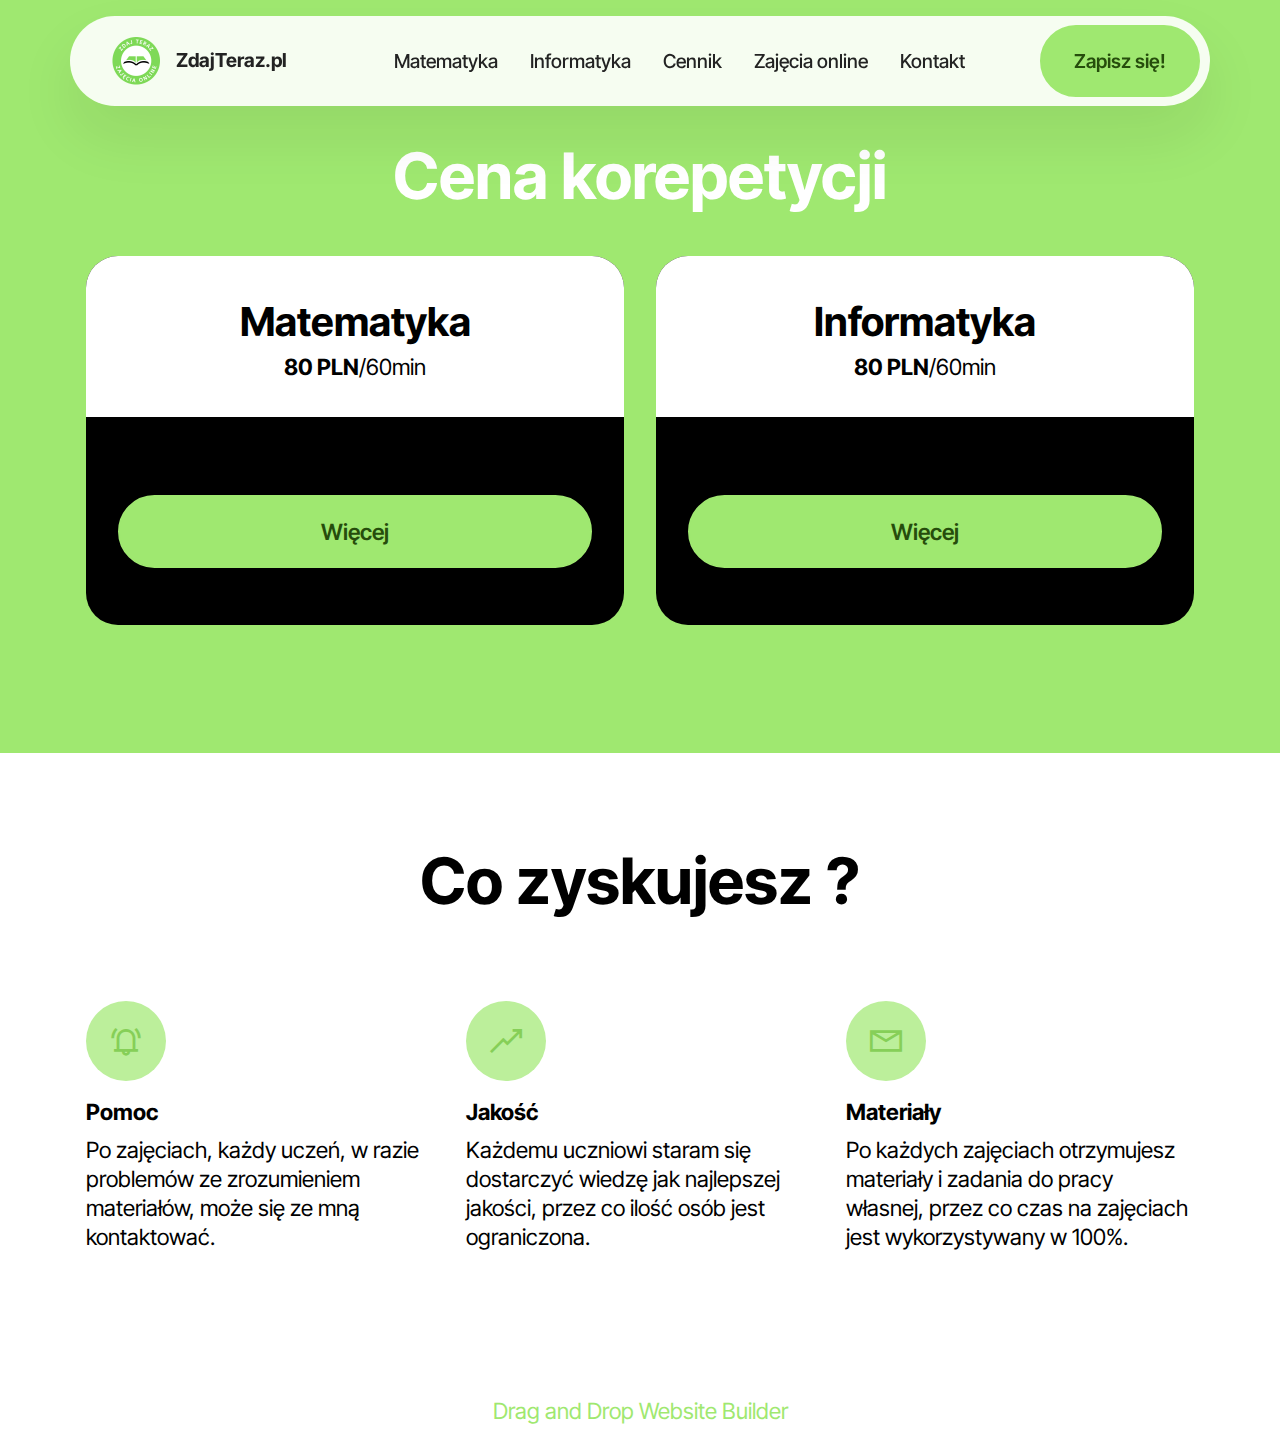
==== commit 738e4078: "website v1.01" ====
--- a/cena.html
+++ b/cena.html
@@ -33,7 +33,11 @@
 	<nav class="navbar navbar-dropdown navbar-fixed-top navbar-expand-lg">
 		<div class="container">
 			<div class="navbar-brand">
-				
+				<span class="navbar-logo">
+					<a href="index.html">
+						<img src="assets/images/logo-4-96x96.png" alt="ZdajTeraz.pl" style="height: 3rem;">
+					</a>
+				</span>
 				<span class="navbar-caption-wrap"><a class="navbar-caption text-black text-primary display-4" href="index.html">ZdajTeraz.pl</a></span>
 			</div>
 			<button class="navbar-toggler" type="button" data-toggle="collapse" data-bs-toggle="collapse" data-target="#navbarSupportedContent" data-bs-target="#navbarSupportedContent" aria-controls="navbarNavAltMarkup" aria-expanded="false" aria-label="Toggle navigation">
@@ -50,7 +54,7 @@
 					</li>
 					<li class="nav-item">
 						<a class="nav-link link text-black text-primary display-4" href="informatyka.html" aria-expanded="false">Informatyka</a>
-					</li><li class="nav-item"><a class="nav-link link text-black text-primary display-4" href="cena.html">Cennik</a></li><li class="nav-item"><a class="nav-link link text-black text-primary display-4" href="page5.html">Zajęcia online</a></li>
+					</li><li class="nav-item"><a class="nav-link link text-black text-primary display-4" href="cena.html">Cennik</a></li><li class="nav-item"><a class="nav-link link text-black text-primary display-4" href="zajecia.html">Zajęcia online</a></li>
 					<li class="nav-item">
 						<a class="nav-link link text-black text-primary display-4" href="zapiszsie.html#form02-12">Kontakt</a>
 					</li></ul>
@@ -131,7 +135,7 @@
             </div>
             <h5 class="card-title mbr-fonts-style display-7">
               <strong>Pomoc</strong></h5>
-            <p class="card-text mbr-fonts-style mb-3 display-7">Między zajęciami każdy uczeń, w razie problemów ze zrozumieniem materiałów, może się ze mną kontaktować.</p>
+            <p class="card-text mbr-fonts-style mb-3 display-7">Po zajęciach, każdy uczeń, w razie problemów ze zrozumieniem materiałów, może się ze mną kontaktować.</p>
             
           </div>
         </div>
@@ -158,7 +162,7 @@
             </div>
             <h5 class="card-title mbr-fonts-style display-7">
               <strong>Materiały</strong></h5>
-            <p class="card-text mbr-fonts-style mb-3 display-7">Po każdych zajęciach otrzymujesz materiały i zadania do własnej pracy, przez co czas na zajęciach jest wykorzystywany w 100%.</p>
+            <p class="card-text mbr-fonts-style mb-3 display-7">Po każdych zajęciach otrzymujesz materiały i zadania do pracy własnej, przez co czas na zajęciach jest wykorzystywany w 100%.</p>
             
           </div>
         </div>
--- a/assets/mobirise/css/mbr-additional.css
+++ b/assets/mobirise/css/mbr-additional.css
@@ -836,11 +836,6 @@
 .cid-tST01SKliu .navbar-caption {
   padding-left: 1rem;
   padding-right: .5rem;
-}
-@media (min-width: 767px) {
-  .cid-tST01SKliu .navbar-caption {
-    padding-left: 2rem;
-  }
 }
 @media (max-width: 767px) {
   .cid-tST01SKliu .nav-dropdown {
@@ -961,6 +956,11 @@
 .cid-tST01SKliu .navbar.collapsed.opened .dropdown-menu {
   top: 0;
 }
+@media (min-width: 992px) {
+  .cid-tST01SKliu .navbar.collapsed.opened:not(.navbar-short) .navbar-collapse {
+    max-height: calc(98.5vh - 3rem);
+  }
+}
 .cid-tST01SKliu .navbar.collapsed .dropdown-menu .dropdown-submenu {
   left: 0 !important;
 }
@@ -1534,11 +1534,6 @@
 .cid-tST01SKliu .navbar-caption {
   padding-left: 1rem;
   padding-right: .5rem;
-}
-@media (min-width: 767px) {
-  .cid-tST01SKliu .navbar-caption {
-    padding-left: 2rem;
-  }
 }
 @media (max-width: 767px) {
   .cid-tST01SKliu .nav-dropdown {
@@ -1659,6 +1654,11 @@
 .cid-tST01SKliu .navbar.collapsed.opened .dropdown-menu {
   top: 0;
 }
+@media (min-width: 992px) {
+  .cid-tST01SKliu .navbar.collapsed.opened:not(.navbar-short) .navbar-collapse {
+    max-height: calc(98.5vh - 3rem);
+  }
+}
 .cid-tST01SKliu .navbar.collapsed .dropdown-menu .dropdown-submenu {
   left: 0 !important;
 }
@@ -2380,11 +2380,6 @@
 .cid-tSXhDQH50g .navbar-caption {
   padding-left: 1rem;
   padding-right: .5rem;
-}
-@media (min-width: 767px) {
-  .cid-tSXhDQH50g .navbar-caption {
-    padding-left: 2rem;
-  }
 }
 @media (max-width: 767px) {
   .cid-tSXhDQH50g .nav-dropdown {
@@ -2505,6 +2500,11 @@
 .cid-tSXhDQH50g .navbar.collapsed.opened .dropdown-menu {
   top: 0;
 }
+@media (min-width: 992px) {
+  .cid-tSXhDQH50g .navbar.collapsed.opened:not(.navbar-short) .navbar-collapse {
+    max-height: calc(98.5vh - 3rem);
+  }
+}
 .cid-tSXhDQH50g .navbar.collapsed .dropdown-menu .dropdown-submenu {
   left: 0 !important;
 }
@@ -3085,11 +3085,6 @@
 .cid-tSXhDQH50g .navbar-caption {
   padding-left: 1rem;
   padding-right: .5rem;
-}
-@media (min-width: 767px) {
-  .cid-tSXhDQH50g .navbar-caption {
-    padding-left: 2rem;
-  }
 }
 @media (max-width: 767px) {
   .cid-tSXhDQH50g .nav-dropdown {
@@ -3210,6 +3205,11 @@
 .cid-tSXhDQH50g .navbar.collapsed.opened .dropdown-menu {
   top: 0;
 }
+@media (min-width: 992px) {
+  .cid-tSXhDQH50g .navbar.collapsed.opened:not(.navbar-short) .navbar-collapse {
+    max-height: calc(98.5vh - 3rem);
+  }
+}
 .cid-tSXhDQH50g .navbar.collapsed .dropdown-menu .dropdown-submenu {
   left: 0 !important;
 }
@@ -3718,11 +3718,6 @@
 .cid-tSXhDQH50g .navbar-caption {
   padding-left: 1rem;
   padding-right: .5rem;
-}
-@media (min-width: 767px) {
-  .cid-tSXhDQH50g .navbar-caption {
-    padding-left: 2rem;
-  }
 }
 @media (max-width: 767px) {
   .cid-tSXhDQH50g .nav-dropdown {
@@ -3843,6 +3838,11 @@
 .cid-tSXhDQH50g .navbar.collapsed.opened .dropdown-menu {
   top: 0;
 }
+@media (min-width: 992px) {
+  .cid-tSXhDQH50g .navbar.collapsed.opened:not(.navbar-short) .navbar-collapse {
+    max-height: calc(98.5vh - 3rem);
+  }
+}
 .cid-tSXhDQH50g .navbar.collapsed .dropdown-menu .dropdown-submenu {
   left: 0 !important;
 }
@@ -4699,11 +4699,6 @@
 .cid-tST01SKliu .navbar-caption {
   padding-left: 1rem;
   padding-right: .5rem;
-}
-@media (min-width: 767px) {
-  .cid-tST01SKliu .navbar-caption {
-    padding-left: 2rem;
-  }
 }
 @media (max-width: 767px) {
   .cid-tST01SKliu .nav-dropdown {
@@ -4824,6 +4819,11 @@
 .cid-tST01SKliu .navbar.collapsed.opened .dropdown-menu {
   top: 0;
 }
+@media (min-width: 992px) {
+  .cid-tST01SKliu .navbar.collapsed.opened:not(.navbar-short) .navbar-collapse {
+    max-height: calc(98.5vh - 3rem);
+  }
+}
 .cid-tST01SKliu .navbar.collapsed .dropdown-menu .dropdown-submenu {
   left: 0 !important;
 }
--- a/assets/mobirise/css/mbr-additional.css
+++ b/assets/mobirise/css/mbr-additional.css
@@ -836,11 +836,6 @@
 .cid-tST01SKliu .navbar-caption {
   padding-left: 1rem;
   padding-right: .5rem;
-}
-@media (min-width: 767px) {
-  .cid-tST01SKliu .navbar-caption {
-    padding-left: 2rem;
-  }
 }
 @media (max-width: 767px) {
   .cid-tST01SKliu .nav-dropdown {
@@ -961,6 +956,11 @@
 .cid-tST01SKliu .navbar.collapsed.opened .dropdown-menu {
   top: 0;
 }
+@media (min-width: 992px) {
+  .cid-tST01SKliu .navbar.collapsed.opened:not(.navbar-short) .navbar-collapse {
+    max-height: calc(98.5vh - 3rem);
+  }
+}
 .cid-tST01SKliu .navbar.collapsed .dropdown-menu .dropdown-submenu {
   left: 0 !important;
 }
@@ -1534,11 +1534,6 @@
 .cid-tST01SKliu .navbar-caption {
   padding-left: 1rem;
   padding-right: .5rem;
-}
-@media (min-width: 767px) {
-  .cid-tST01SKliu .navbar-caption {
-    padding-left: 2rem;
-  }
 }
 @media (max-width: 767px) {
   .cid-tST01SKliu .nav-dropdown {
@@ -1659,6 +1654,11 @@
 .cid-tST01SKliu .navbar.collapsed.opened .dropdown-menu {
   top: 0;
 }
+@media (min-width: 992px) {
+  .cid-tST01SKliu .navbar.collapsed.opened:not(.navbar-short) .navbar-collapse {
+    max-height: calc(98.5vh - 3rem);
+  }
+}
 .cid-tST01SKliu .navbar.collapsed .dropdown-menu .dropdown-submenu {
   left: 0 !important;
 }
@@ -2380,11 +2380,6 @@
 .cid-tSXhDQH50g .navbar-caption {
   padding-left: 1rem;
   padding-right: .5rem;
-}
-@media (min-width: 767px) {
-  .cid-tSXhDQH50g .navbar-caption {
-    padding-left: 2rem;
-  }
 }
 @media (max-width: 767px) {
   .cid-tSXhDQH50g .nav-dropdown {
@@ -2505,6 +2500,11 @@
 .cid-tSXhDQH50g .navbar.collapsed.opened .dropdown-menu {
   top: 0;
 }
+@media (min-width: 992px) {
+  .cid-tSXhDQH50g .navbar.collapsed.opened:not(.navbar-short) .navbar-collapse {
+    max-height: calc(98.5vh - 3rem);
+  }
+}
 .cid-tSXhDQH50g .navbar.collapsed .dropdown-menu .dropdown-submenu {
   left: 0 !important;
 }
@@ -3085,11 +3085,6 @@
 .cid-tSXhDQH50g .navbar-caption {
   padding-left: 1rem;
   padding-right: .5rem;
-}
-@media (min-width: 767px) {
-  .cid-tSXhDQH50g .navbar-caption {
-    padding-left: 2rem;
-  }
 }
 @media (max-width: 767px) {
   .cid-tSXhDQH50g .nav-dropdown {
@@ -3210,6 +3205,11 @@
 .cid-tSXhDQH50g .navbar.collapsed.opened .dropdown-menu {
   top: 0;
 }
+@media (min-width: 992px) {
+  .cid-tSXhDQH50g .navbar.collapsed.opened:not(.navbar-short) .navbar-collapse {
+    max-height: calc(98.5vh - 3rem);
+  }
+}
 .cid-tSXhDQH50g .navbar.collapsed .dropdown-menu .dropdown-submenu {
   left: 0 !important;
 }
@@ -3718,11 +3718,6 @@
 .cid-tSXhDQH50g .navbar-caption {
   padding-left: 1rem;
   padding-right: .5rem;
-}
-@media (min-width: 767px) {
-  .cid-tSXhDQH50g .navbar-caption {
-    padding-left: 2rem;
-  }
 }
 @media (max-width: 767px) {
   .cid-tSXhDQH50g .nav-dropdown {
@@ -3843,6 +3838,11 @@
 .cid-tSXhDQH50g .navbar.collapsed.opened .dropdown-menu {
   top: 0;
 }
+@media (min-width: 992px) {
+  .cid-tSXhDQH50g .navbar.collapsed.opened:not(.navbar-short) .navbar-collapse {
+    max-height: calc(98.5vh - 3rem);
+  }
+}
 .cid-tSXhDQH50g .navbar.collapsed .dropdown-menu .dropdown-submenu {
   left: 0 !important;
 }
@@ -4699,11 +4699,6 @@
 .cid-tST01SKliu .navbar-caption {
   padding-left: 1rem;
   padding-right: .5rem;
-}
-@media (min-width: 767px) {
-  .cid-tST01SKliu .navbar-caption {
-    padding-left: 2rem;
-  }
 }
 @media (max-width: 767px) {
   .cid-tST01SKliu .nav-dropdown {
@@ -4824,6 +4819,11 @@
 .cid-tST01SKliu .navbar.collapsed.opened .dropdown-menu {
   top: 0;
 }
+@media (min-width: 992px) {
+  .cid-tST01SKliu .navbar.collapsed.opened:not(.navbar-short) .navbar-collapse {
+    max-height: calc(98.5vh - 3rem);
+  }
+}
 .cid-tST01SKliu .navbar.collapsed .dropdown-menu .dropdown-submenu {
   left: 0 !important;
 }
